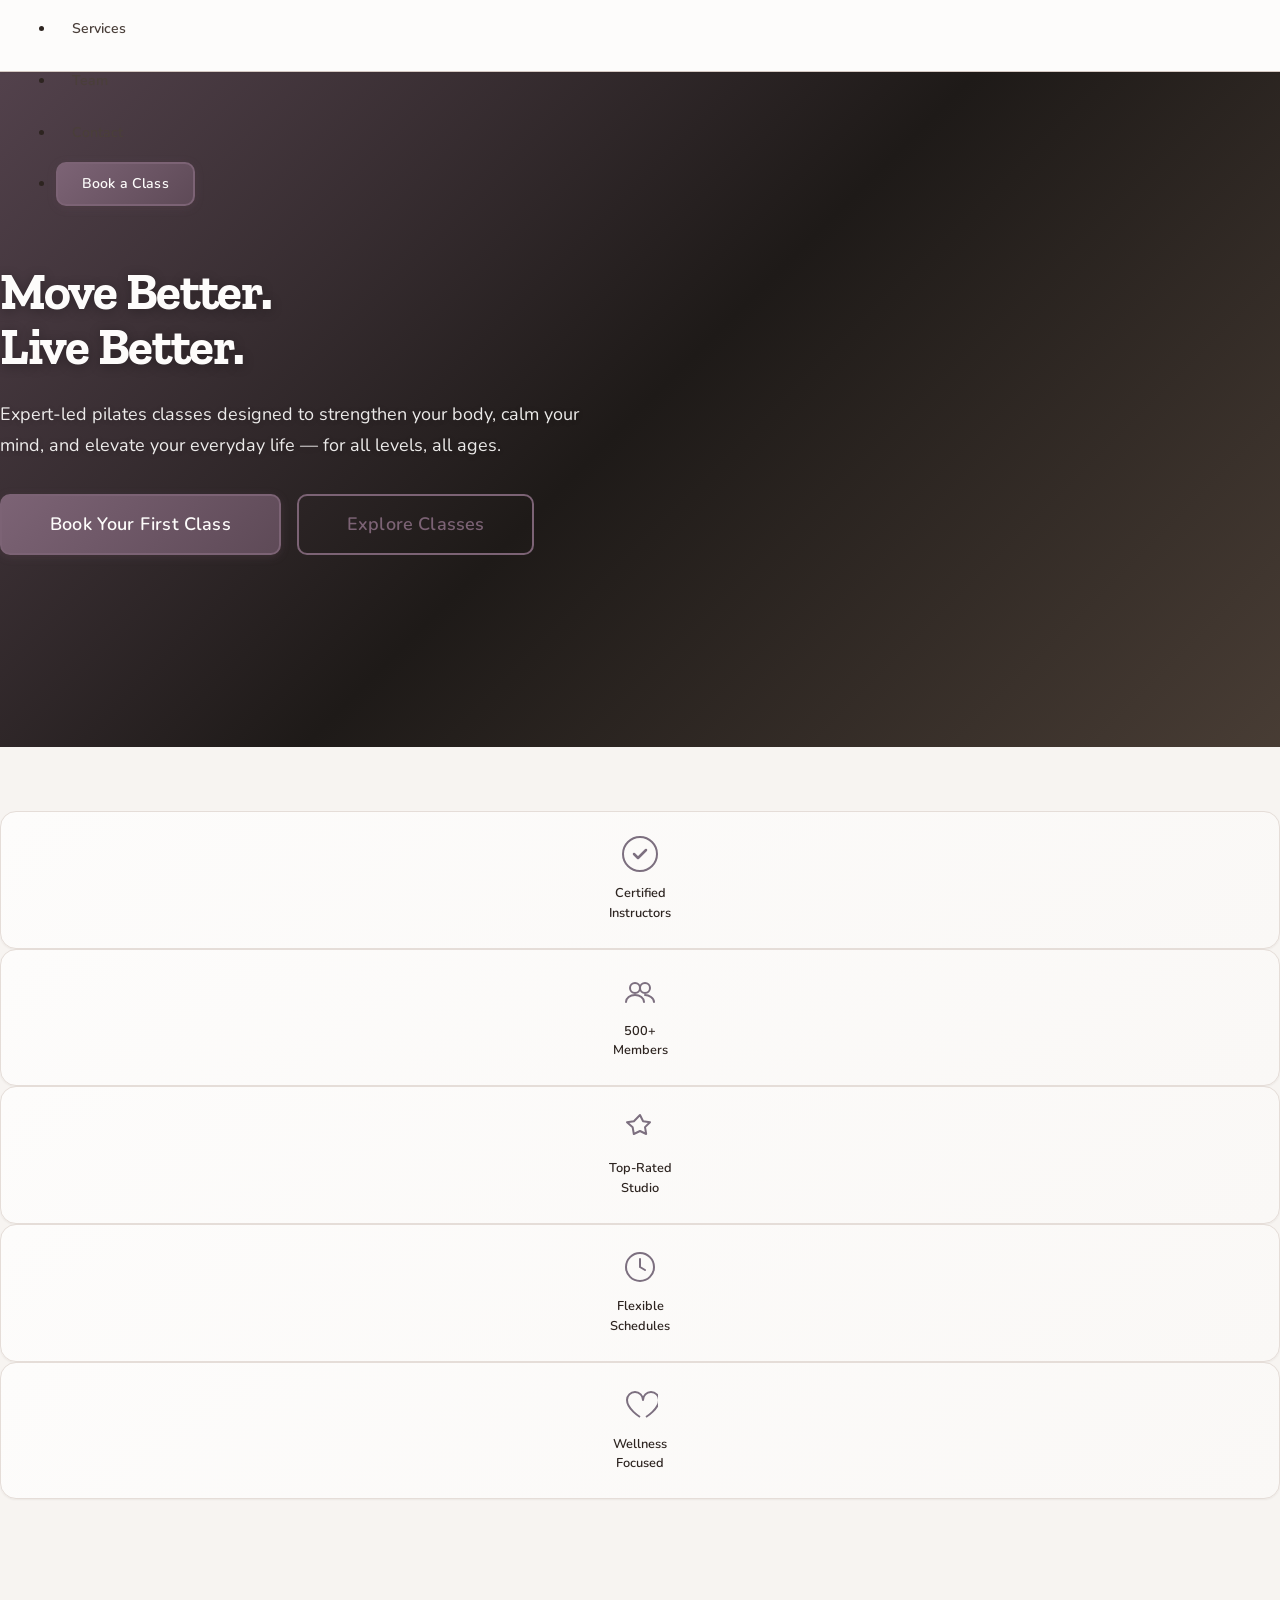
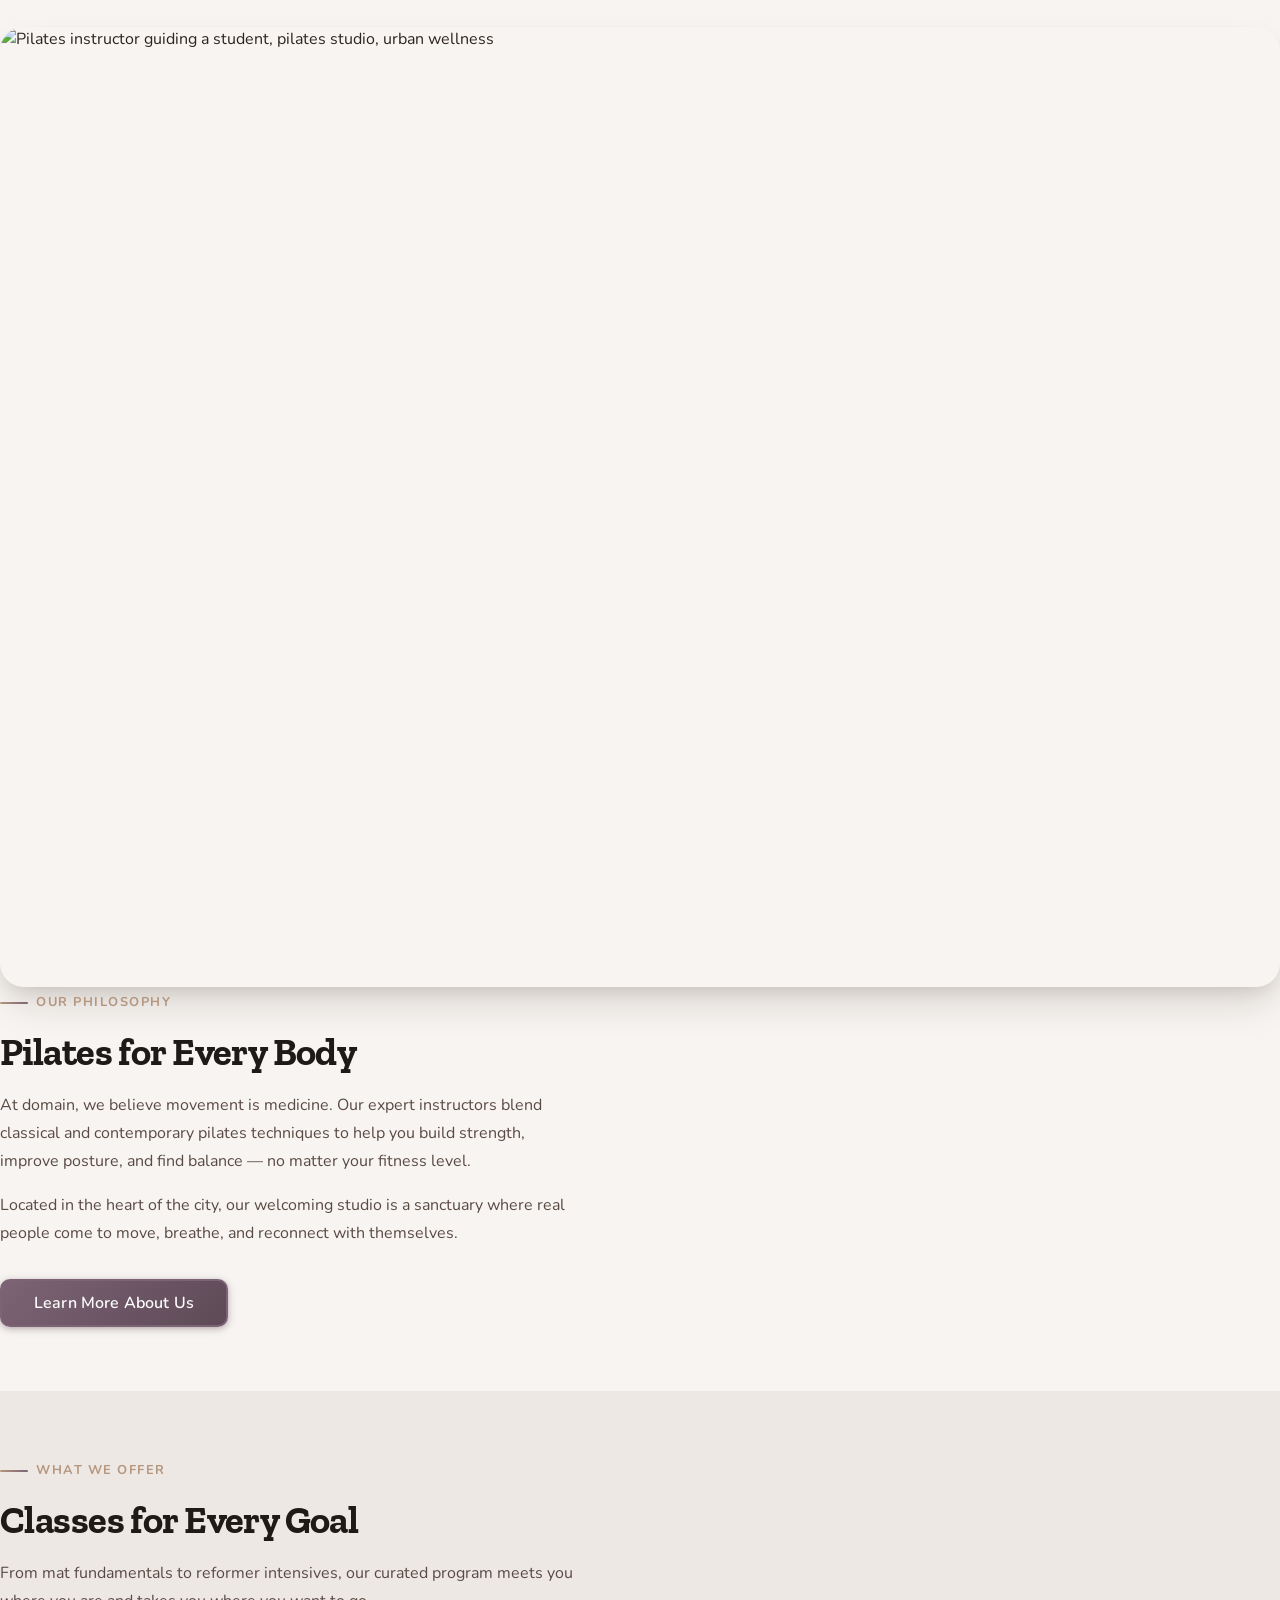
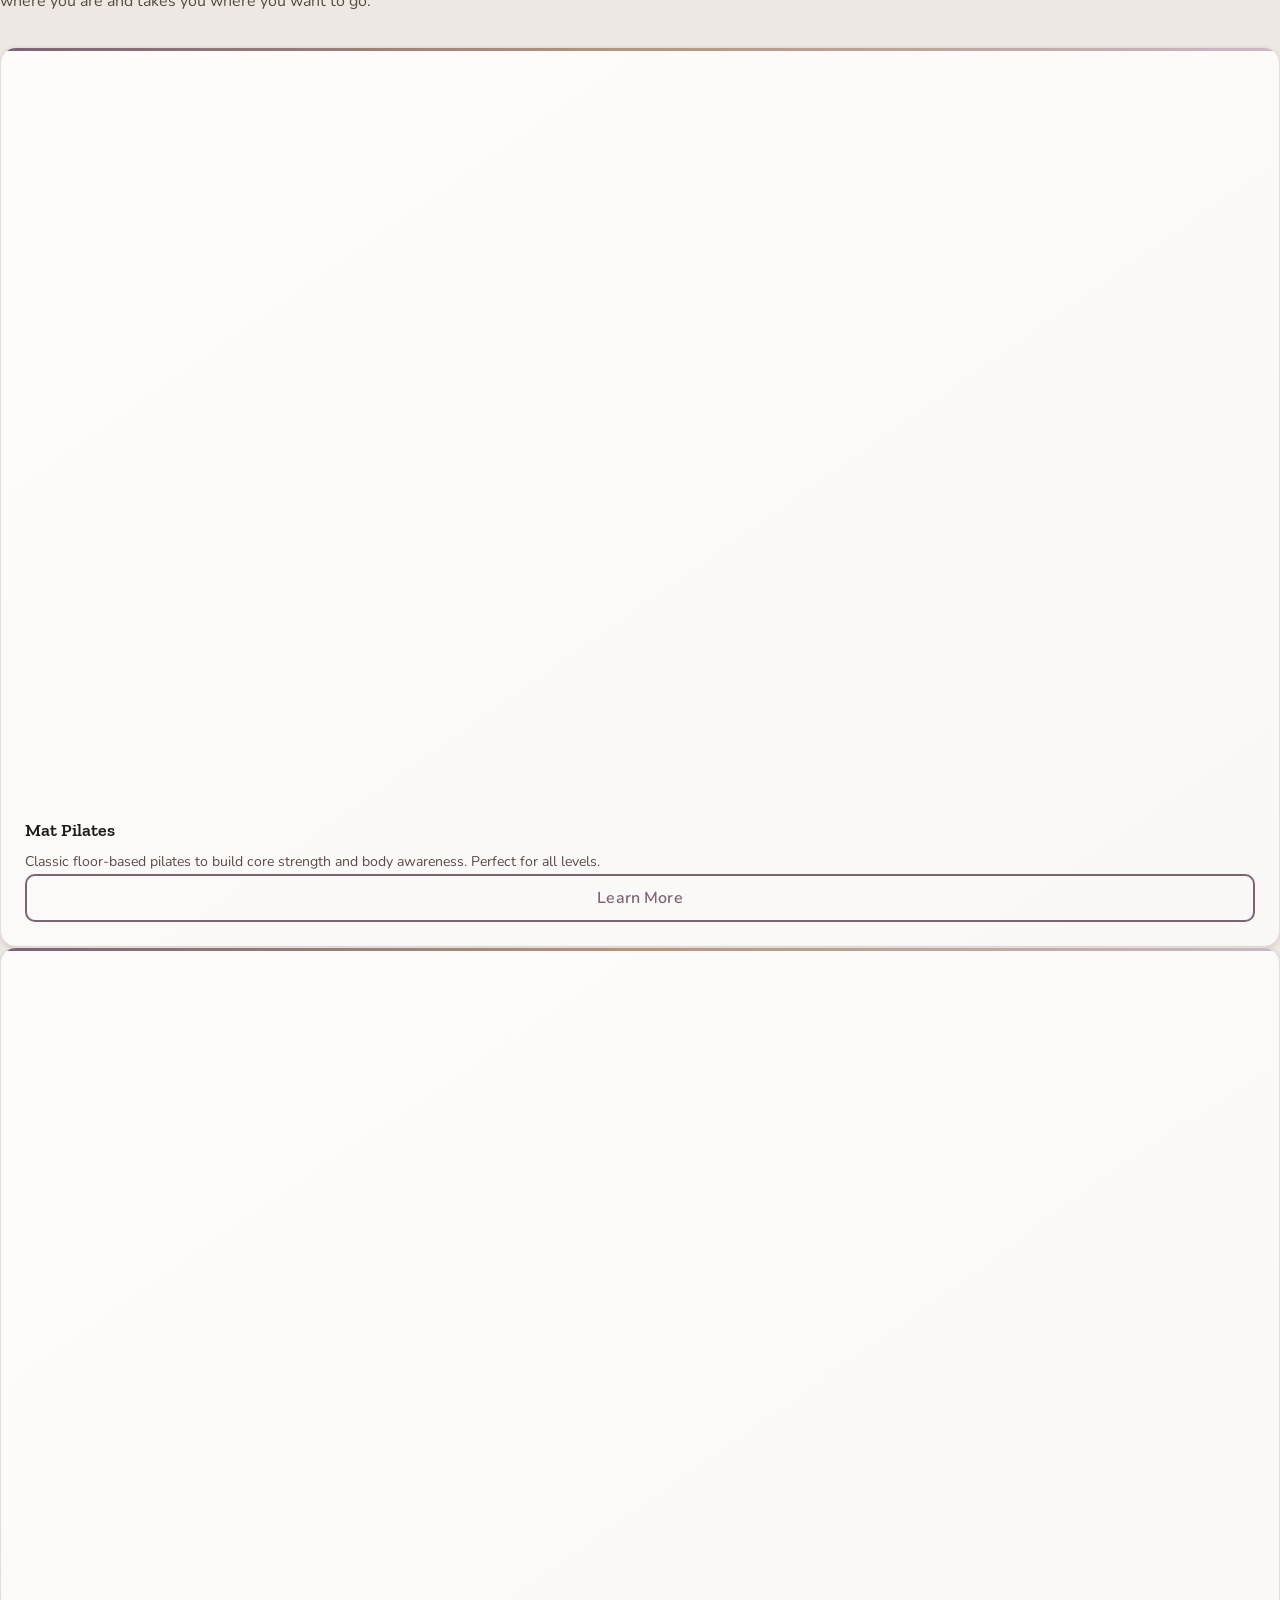
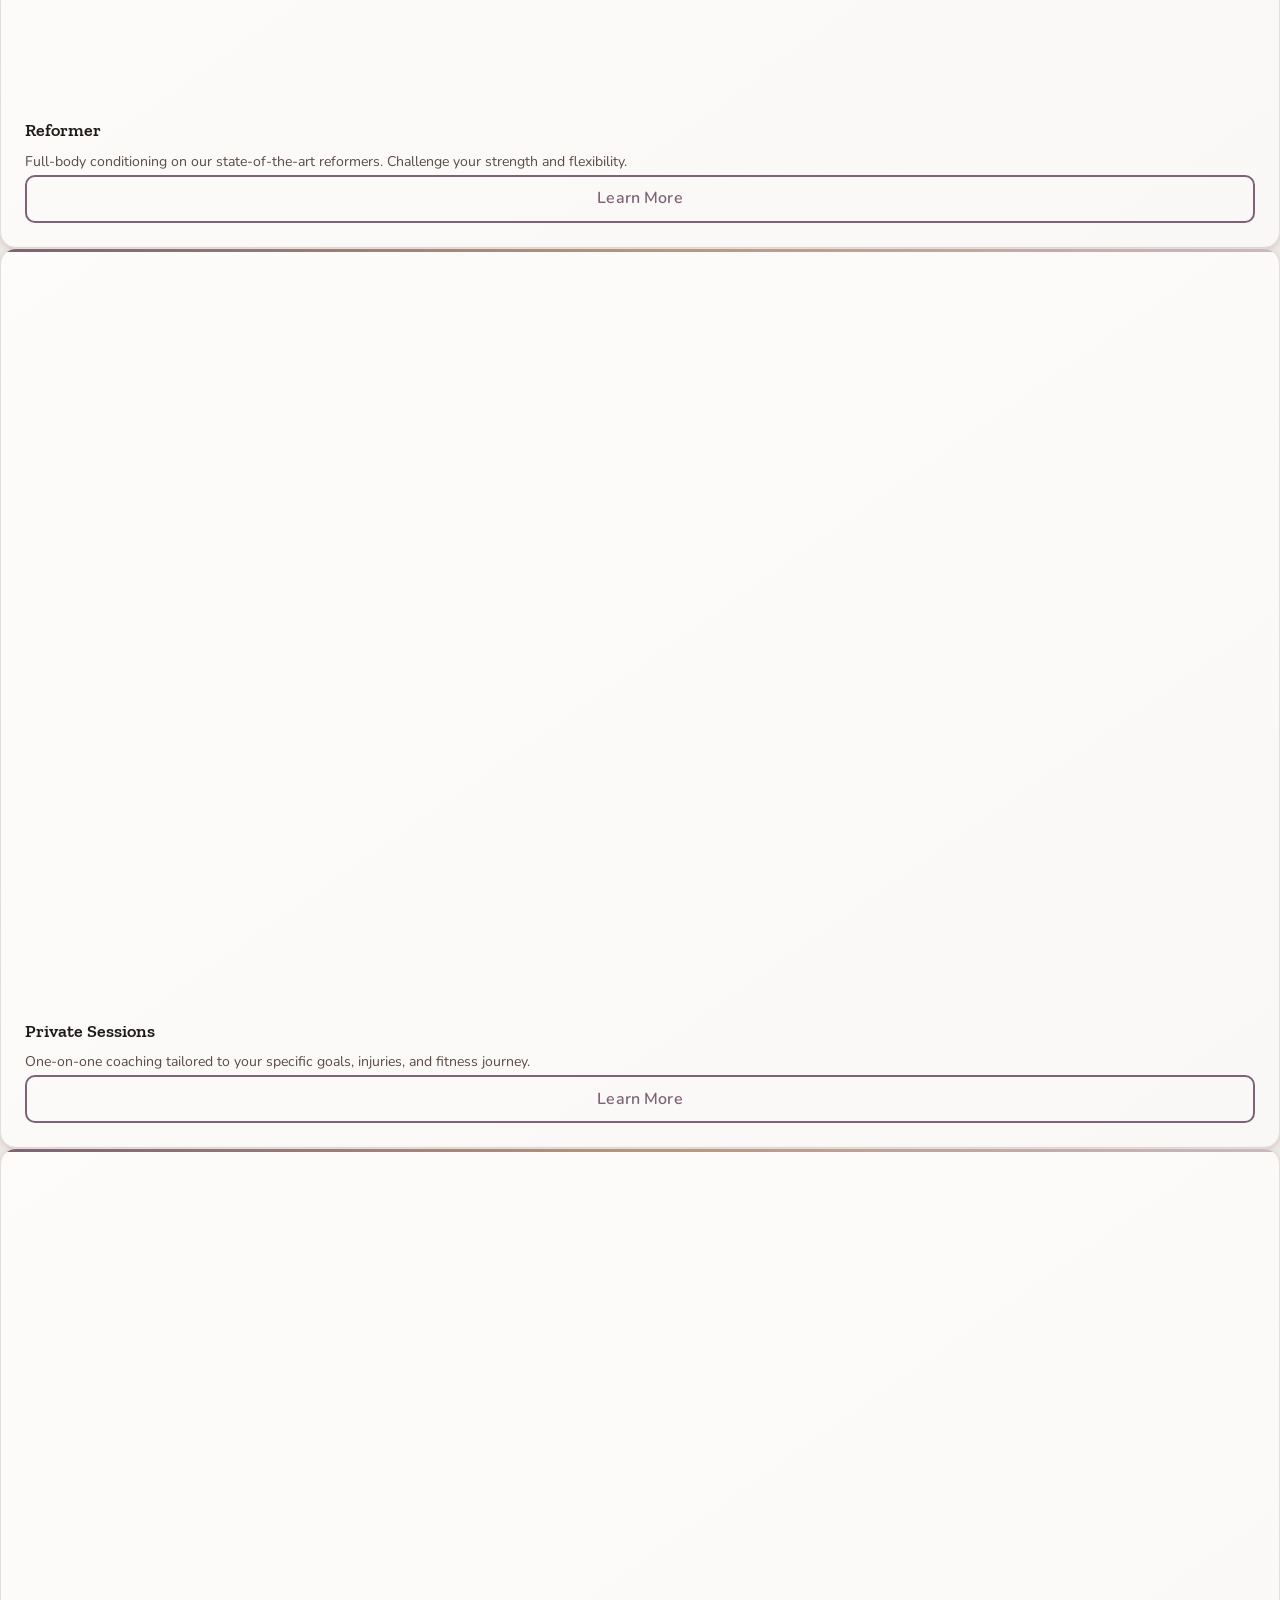
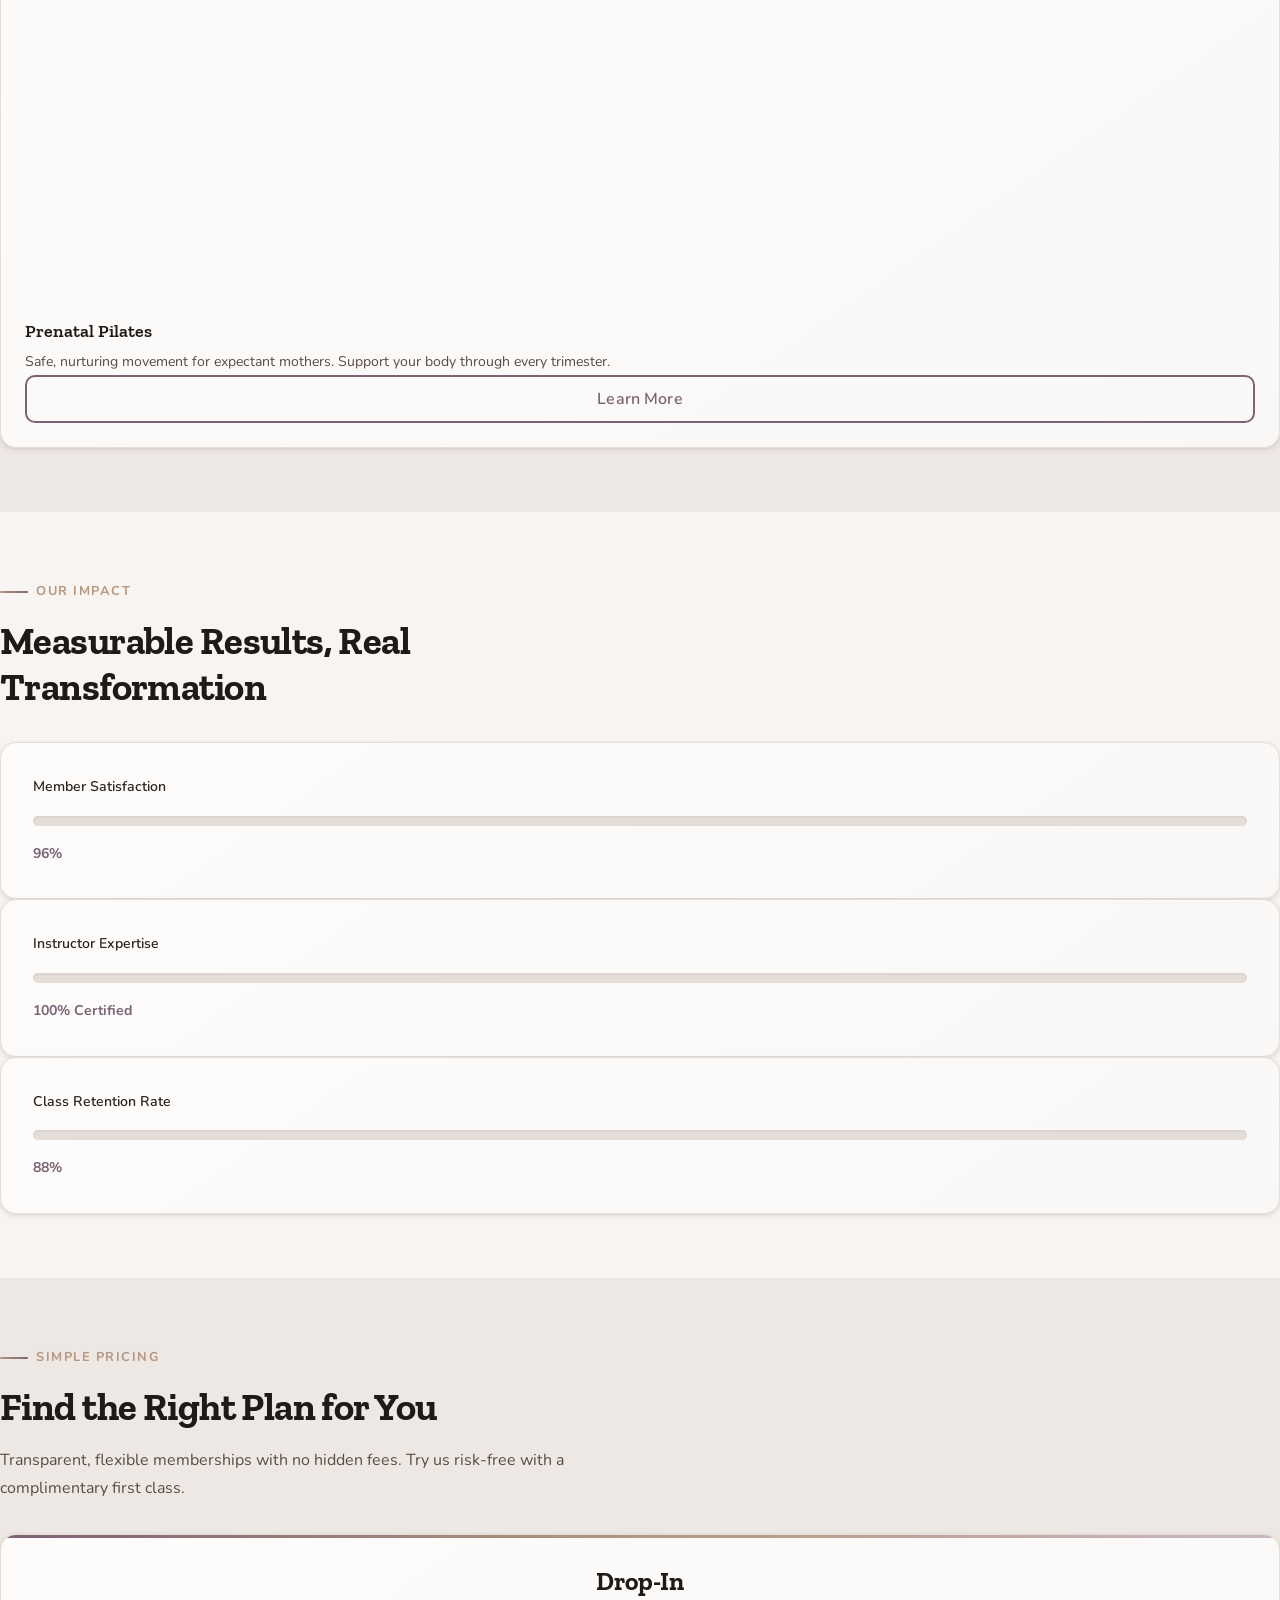
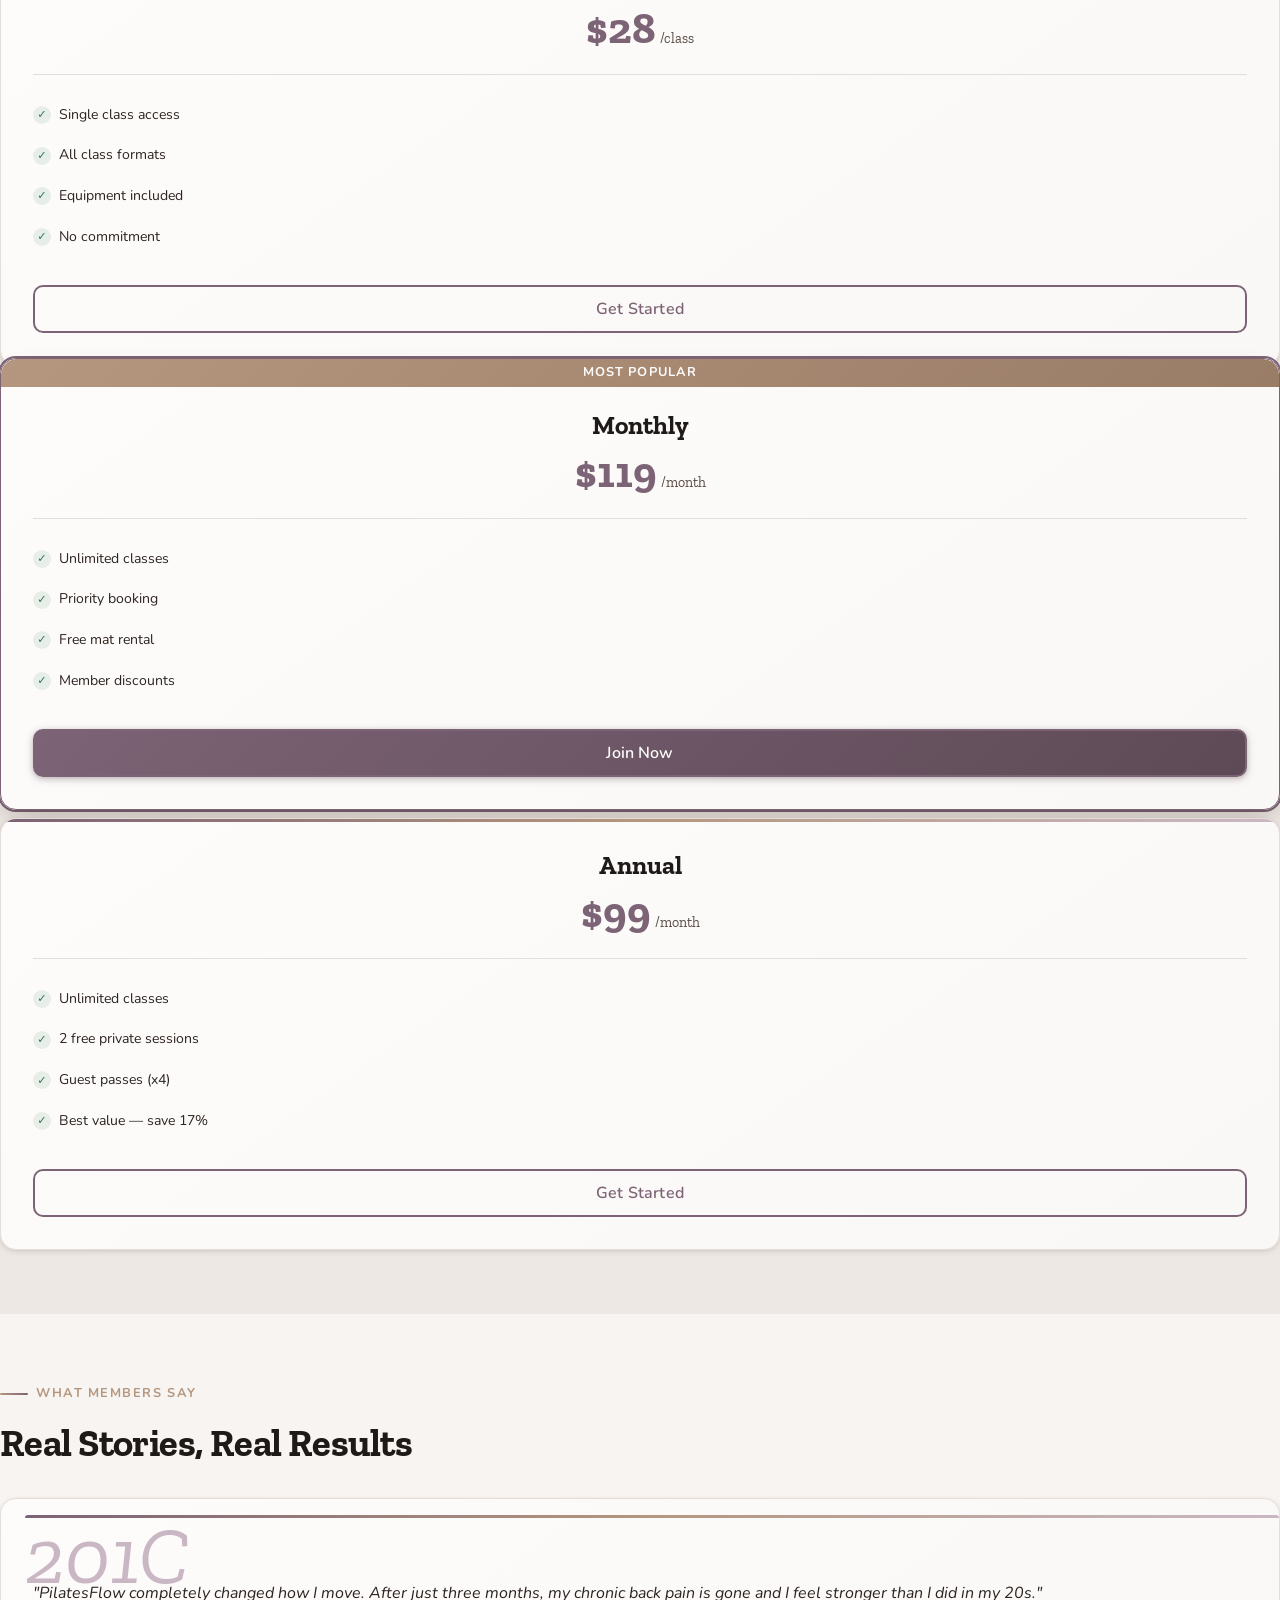
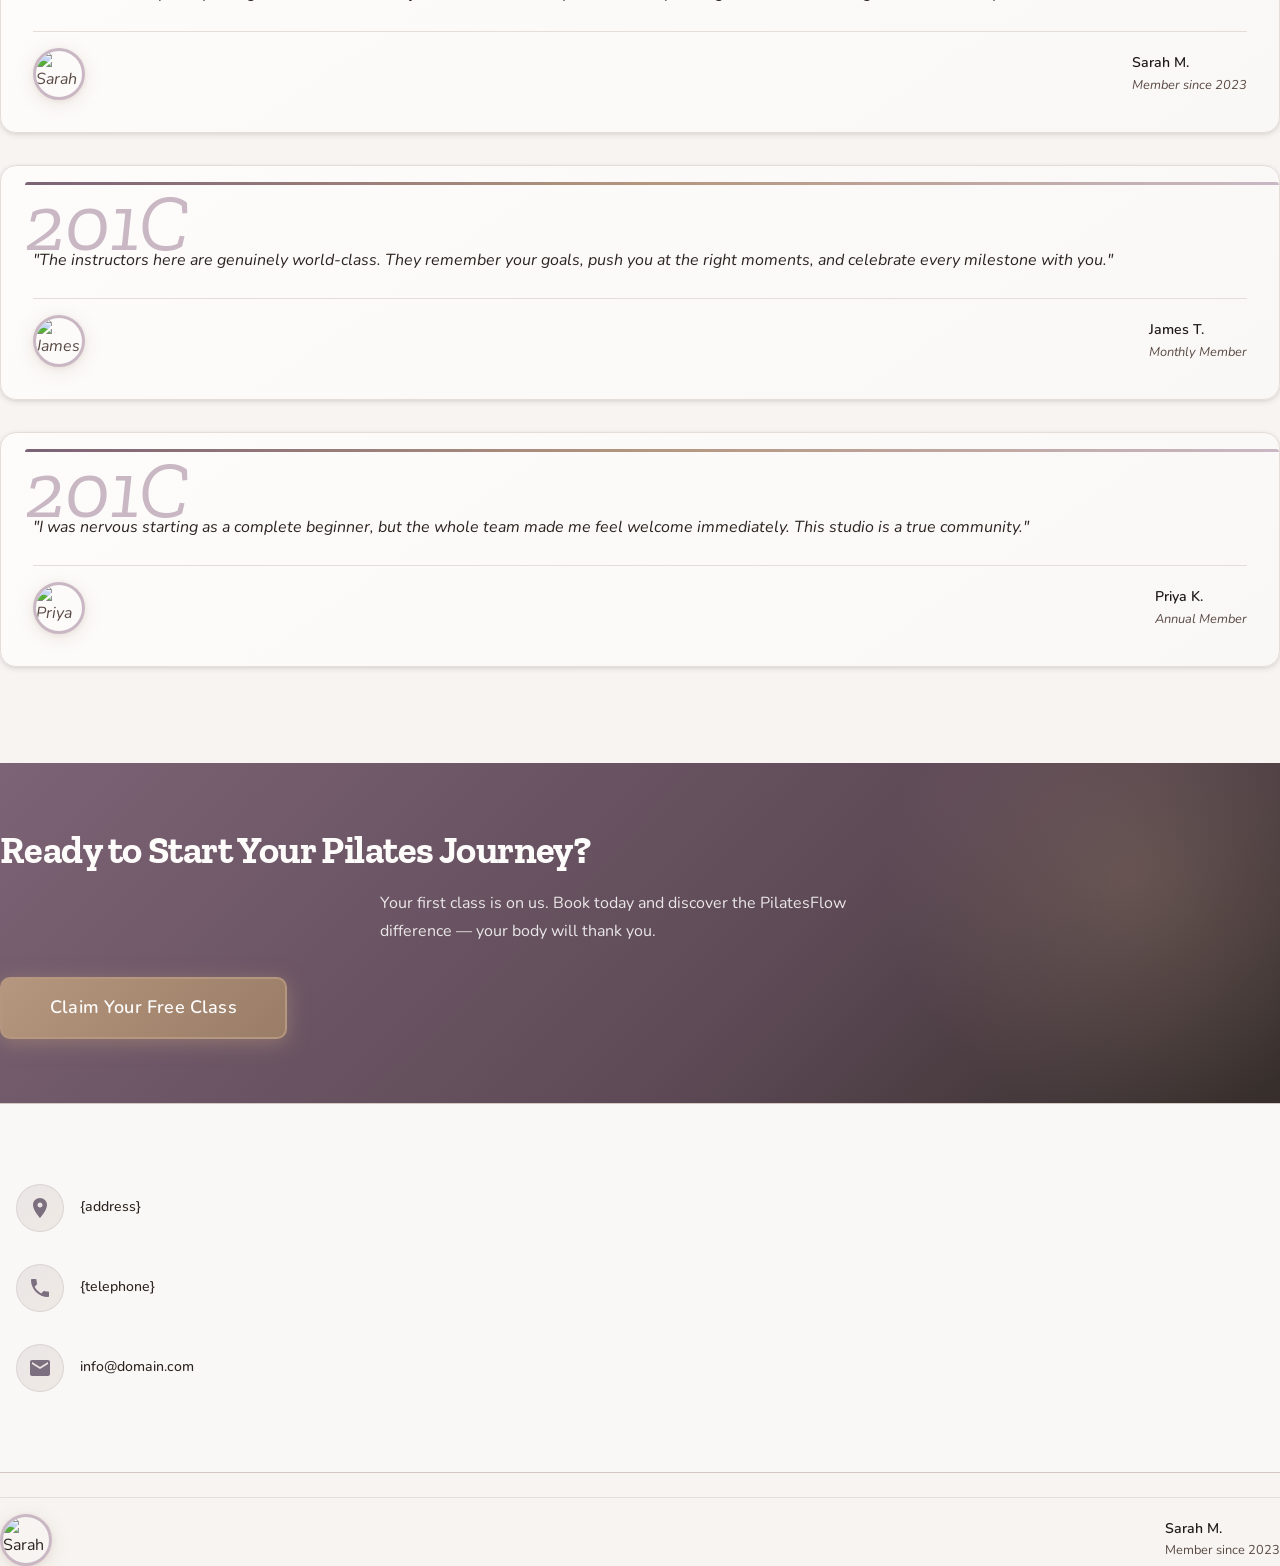
==== index.html @ e8f19bd0 "Initial commit: Batch msgbatch_01WwYgPT8CWAQSULZAcXFz2i results" ====
<!doctype html>
<html lang="en">
 <head>
  <meta charset="UTF-8">
  <meta name="viewport" content="width=device-width, initial-scale=1.0">
  <meta name="description" content="Pilates Studio — Transform your body and mind with expert-led pilates classes. Flexible schedules, certified instructors, and a welcoming community in the US.">
  <meta name="robots" content="index, follow">
  <meta property="og:type" content="website">
  <meta property="og:title" content="domain — Move Better, Live Better">
  <meta property="og:description" content="Expert-led pilates classes for all levels. Join domain and start your transformation today.">
  <meta property="og:url" content="https://pilatesflow-studio.com/">
  <meta property="og:image" content="https://images.unsplash.com/photo-1571902943202-507ec2618e8f?w=1200&amp;h=630&amp;fit=crop">
  <meta name="twitter:card" content="summary_large_image">
  <meta name="twitter:title" content="domain — Move Better, Live Better">
  <meta name="twitter:description" content="Expert-led pilates classes for all levels. Join domain and start your transformation today.">
  <title>domain — Move Better, Live Better</title>
  <link rel="canonical" href="https://pilatesflow-studio.com/">
  <link rel="stylesheet" href="style.css">
  <link rel="icon" type="image/png" href="/favicon.png">
  <link rel="apple-touch-icon" href="/apple-touch-icon.png">
 </head>
 <body>
  <header class="l-header navbar navbar-expand-md sticky-top bg-white border-bottom" role="banner">
   <div class="container">
    <a class="navbar-brand c-logo" href="/" aria-label="PilatesFlow Studio Home"> <span class="c-logo__text">PilatesFlow</span> </a>
    <button class="navbar-toggler c-nav__toggle" type="button" aria-controls="main-navigation" aria-expanded="false" aria-label="Toggle navigation"><span class="navbar-toggler-icon"></span></button>
    <div class="collapse navbar-collapse c-nav" id="main-navigation" role="navigation" aria-label="Main navigation">
     <ul class="navbar-nav ms-auto mb-2 mb-md-0 align-items-md-center">
      <li class="nav-item"><a class="nav-link c-nav__item is-active" href="/" aria-current="page">Home</a></li>
      <li class="nav-item"><a class="nav-link c-nav__item" href="about.html">About</a></li>
      <li class="nav-item"><a class="nav-link c-nav__item" href="services.html">Services</a></li>
      <li class="nav-item"><a class="nav-link c-nav__item" href="team.html">Team</a></li>
      <li class="nav-item"><a class="nav-link c-nav__item" href="contact.html">Contact</a></li>
      <li class="nav-item ms-md-3"><a class="c-button c-button--primary btn" href="contact.html">Book a Class</a></li>
     </ul>
    </div>
   </div>
  </header>
  <main id="main-content">
   <section class="c-hero l-section position-relative d-flex align-items-center" id="hero" aria-label="Hero section">
    <div class="c-hero__video-bg" aria-hidden="true">
     <video class="c-hero__video" autoplay muted loop playsinline poster="https://images.unsplash.com/photo-1518611012118-696072aa579a?w=1600&amp;h=900&amp;fit=crop" aria-hidden="true">
      <source src="https://www.w3schools.com/html/mov_bbb.mp4" type="video/mp4">
     </video>
     <div class="c-hero__overlay" aria-hidden="true"></div>
    </div>
    <div class="container position-relative" style="z-index:2">
     <div class="row justify-content-center">
      <div class="col-12 col-md-10 col-lg-8 text-center" data-aos="fade-up">
       <h1 class="c-hero__title">Move Better.
        <br>
        Live Better.</h1>
       <p class="c-hero__subtitle">Expert-led pilates classes designed to strengthen your body, calm your mind, and elevate your everyday life — for all levels, all ages.</p>
       <div class="c-hero__ctas d-flex flex-column flex-sm-row gap-3 justify-content-center">
        <a href="contact.html" class="c-button c-button--primary btn btn-lg">Book Your First Class</a> <a href="services.html" class="c-button c-button--outline btn btn-lg">Explore Classes</a>
       </div>
      </div>
     </div>
    </div>
   </section>
   <section class="c-trust-badges l-section py-4 py-md-5 bg-white" id="trust" aria-label="Trust badges">
    <div class="container">
     <div class="row g-3 align-items-center justify-content-center text-center">
      <div class="col-6 col-sm-4 col-md-2" data-aos="fade-up" data-aos-delay="0">
       <div class="c-badge">
        <div class="c-badge__icon" aria-hidden="true">
         <svg width="36" height="36" viewBox="0 0 36 36" fill="none" xmlns="http://www.w3.org/2000/svg" role="img" aria-label="Certified icon">
          <circle cx="18" cy="18" r="17" stroke="#7c6f7f" stroke-width="2" /> <path d="M12 18l4 4 8-8" stroke="#7c6f7f" stroke-width="2.5" stroke-linecap="round" stroke-linejoin="round" />
         </svg>
        </div>
        <p class="c-badge__label">Certified
         <br>
         Instructors</p>
       </div>
      </div>
      <div class="col-6 col-sm-4 col-md-2" data-aos="fade-up" data-aos-delay="80">
       <div class="c-badge">
        <div class="c-badge__icon" aria-hidden="true">
         <svg width="36" height="36" viewBox="0 0 36 36" fill="none" xmlns="http://www.w3.org/2000/svg" role="img" aria-label="Community icon">
          <circle cx="13" cy="14" r="5" stroke="#7c6f7f" stroke-width="2" /> <circle cx="23" cy="14" r="5" stroke="#7c6f7f" stroke-width="2" /> <path d="M4 28c0-4 4-7 9-7s9 3 9 7" stroke="#7c6f7f" stroke-width="2" stroke-linecap="round" /> <path d="M23 21c4 0 9 3 9 7" stroke="#7c6f7f" stroke-width="2" stroke-linecap="round" />
         </svg>
        </div>
        <p class="c-badge__label">500+
         <br>
         Members</p>
       </div>
      </div>
      <div class="col-6 col-sm-4 col-md-2" data-aos="fade-up" data-aos-delay="160">
       <div class="c-badge">
        <div class="c-badge__icon" aria-hidden="true">
         <svg width="36" height="36" viewBox="0 0 36 36" fill="none" xmlns="http://www.w3.org/2000/svg" role="img" aria-label="Award icon">
          <path d="M18 4l3.09 6.26L28 11.27l-5 4.87 1.18 6.86L18 20l-6.18 3-1.18-6.86L5 11.27l6.91-1.01L18 4z" stroke="#7c6f7f" stroke-width="2" stroke-linejoin="round" />
         </svg>
        </div>
        <p class="c-badge__label">Top-Rated
         <br>
         Studio</p>
       </div>
      </div>
      <div class="col-6 col-sm-4 col-md-2" data-aos="fade-up" data-aos-delay="240">
       <div class="c-badge">
        <div class="c-badge__icon" aria-hidden="true">
         <svg width="36" height="36" viewBox="0 0 36 36" fill="none" xmlns="http://www.w3.org/2000/svg" role="img" aria-label="Clock icon">
          <circle cx="18" cy="18" r="14" stroke="#7c6f7f" stroke-width="2" /> <path d="M18 10v8l5 3" stroke="#7c6f7f" stroke-width="2" stroke-linecap="round" />
         </svg>
        </div>
        <p class="c-badge__label">Flexible
         <br>
         Schedules</p>
       </div>
      </div>
      <div class="col-6 col-sm-4 col-md-2" data-aos="fade-up" data-aos-delay="320">
       <div class="c-badge">
        <div class="c-badge__icon" aria-hidden="true">
         <svg width="36" height="36" viewBox="0 0 36 36" fill="none" xmlns="http://www.w3.org/2000/svg" role="img" aria-label="Heart icon">
          <path d="M18 30s-13-8-13-17a8 8 0 0116 0 8 8 0 0116 0c0 9-13 17-13 17 0 0z" stroke="#7c6f7f" stroke-width="2" stroke-linejoin="round" />
         </svg>
        </div>
        <p class="c-badge__label">Wellness
         <br>
         Focused</p>
       </div>
      </div>
     </div>
    </div>
   </section>
   <section class="c-about-intro l-section py-4 py-md-5" id="about-intro" aria-label="About introduction">
    <div class="container">
     <div class="row align-items-center g-4 g-lg-5">
      <div class="col-12 col-md-6" data-aos="fade-right">
       <div class="ratio ratio-4x3 c-about-intro__media">
        <img src="https://images.unsplash.com/photo-1518611012118-696072aa579a?w=800&amp;h=600&amp;fit=crop" alt="Pilates instructor guiding a student, pilates studio, urban wellness" class="img-fluid" width="800" height="600" loading="lazy">
       </div>
      </div>
      <div class="col-12 col-md-6" data-aos="fade-left">
       <span class="c-section__eyebrow">Our Philosophy</span>
       <h2 class="c-section__title">Pilates for Every Body</h2>
       <p class="c-section__body">At domain, we believe movement is medicine. Our expert instructors blend classical and contemporary pilates techniques to help you build strength, improve posture, and find balance — no matter your fitness level.</p>
       <p class="c-section__body">Located in the heart of the city, our welcoming studio is a sanctuary where real people come to move, breathe, and reconnect with themselves.</p>
       <div class="mt-4">
        <a href="about.html" class="c-button c-button--primary btn">Learn More About Us</a>
       </div>
      </div>
     </div>
    </div>
   </section>
   <section class="c-services-preview l-section py-4 py-md-5 c-section--muted" id="services-preview" aria-label="Services preview">
    <div class="container">
     <div class="row justify-content-center mb-4 mb-md-5" data-aos="fade-up">
      <div class="col-12 col-md-8 text-center">
       <span class="c-section__eyebrow">What We Offer</span>
       <h2 class="c-section__title">Classes for Every Goal</h2>
       <p class="c-section__body">From mat fundamentals to reformer intensives, our curated program meets you where you are and takes you where you want to go.</p>
      </div>
     </div>
     <div class="row g-4">
      <div class="col-12 col-sm-6 col-lg-3" data-aos="fade-up" data-aos-delay="0">
       <div class="c-card h-100 d-flex flex-column">
        <div class="ratio ratio-16x9 c-card__media">
         <img src="https://images.unsplash.com/photo-1544367567-0f2fcb009e0b?w=600&amp;h=338&amp;fit=crop" alt="Mat pilates class, floor exercises, beginner pilates" class="img-fluid" width="600" height="338" loading="lazy">
        </div>
        <div class="c-card__body flex-grow-1 d-flex flex-column p-3">
         <h3 class="c-card__title">Mat Pilates</h3>
         <p class="c-card__text flex-grow-1">Classic floor-based pilates to build core strength and body awareness. Perfect for all levels.</p>
         <a href="services.html" class="c-button c-button--outline btn mt-auto">Learn More</a>
        </div>
       </div>
      </div>
      <div class="col-12 col-sm-6 col-lg-3" data-aos="fade-up" data-aos-delay="100">
       <div class="c-card h-100 d-flex flex-column">
        <div class="ratio ratio-16x9 c-card__media">
         <img src="https://images.unsplash.com/photo-1540420773420-3366772f4999?w=600&amp;h=338&amp;fit=crop" alt="Reformer pilates machine, studio equipment, advanced pilates" class="img-fluid" width="600" height="338" loading="lazy">
        </div>
        <div class="c-card__body flex-grow-1 d-flex flex-column p-3">
         <h3 class="c-card__title">Reformer</h3>
         <p class="c-card__text flex-grow-1">Full-body conditioning on our state-of-the-art reformers. Challenge your strength and flexibility.</p>
         <a href="services.html" class="c-button c-button--outline btn mt-auto">Learn More</a>
        </div>
       </div>
      </div>
      <div class="col-12 col-sm-6 col-lg-3" data-aos="fade-up" data-aos-delay="200">
       <div class="c-card h-100 d-flex flex-column">
        <div class="ratio ratio-16x9 c-card__media">
         <img src="https://images.unsplash.com/photo-1571019613454-1cb2f99b2d8b?w=600&amp;h=338&amp;fit=crop" alt="Private pilates session, one-on-one training, personalized coaching" class="img-fluid" width="600" height="338" loading="lazy">
        </div>
        <div class="c-card__body flex-grow-1 d-flex flex-column p-3">
         <h3 class="c-card__title">Private Sessions</h3>
         <p class="c-card__text flex-grow-1">One-on-one coaching tailored to your specific goals, injuries, and fitness journey.</p>
         <a href="services.html" class="c-button c-button--outline btn mt-auto">Learn More</a>
        </div>
       </div>
      </div>
      <div class="col-12 col-sm-6 col-lg-3" data-aos="fade-up" data-aos-delay="300">
       <div class="c-card h-100 d-flex flex-column">
        <div class="ratio ratio-16x9 c-card__media">
         <img src="https://images.unsplash.com/photo-1506629082955-511b1aa562c8?w=600&amp;h=338&amp;fit=crop" alt="Prenatal pilates class, gentle movement, pregnancy wellness" class="img-fluid" width="600" height="338" loading="lazy">
        </div>
        <div class="c-card__body flex-grow-1 d-flex flex-column p-3">
         <h3 class="c-card__title">Prenatal Pilates</h3>
         <p class="c-card__text flex-grow-1">Safe, nurturing movement for expectant mothers. Support your body through every trimester.</p>
         <a href="services.html" class="c-button c-button--outline btn mt-auto">Learn More</a>
        </div>
       </div>
      </div>
     </div>
    </div>
   </section>
   <section class="c-progress-section l-section py-4 py-md-5" id="progress" aria-label="Studio progress stats">
    <div class="container">
     <div class="row justify-content-center mb-4 mb-md-5" data-aos="fade-up">
      <div class="col-12 col-md-8 text-center">
       <span class="c-section__eyebrow">Our Impact</span>
       <h2 class="c-section__title">Measurable Results, Real Transformation</h2>
      </div>
     </div>
     <div class="row g-4">
      <div class="col-12 col-md-4" data-aos="fade-up" data-aos-delay="0">
       <div class="c-stat">
        <p class="c-stat__label">Member Satisfaction</p>
        <div class="c-progress-bar" role="progressbar" aria-valuenow="96" aria-valuemin="0" aria-valuemax="100" aria-label="Member satisfaction 96%">
         <div class="c-progress-bar__fill" data-value="96"></div>
        </div>
        <p class="c-stat__value">96%</p>
       </div>
      </div>
      <div class="col-12 col-md-4" data-aos="fade-up" data-aos-delay="100">
       <div class="c-stat">
        <p class="c-stat__label">Instructor Expertise</p>
        <div class="c-progress-bar" role="progressbar" aria-valuenow="100" aria-valuemin="0" aria-valuemax="100" aria-label="Instructor expertise 100%">
         <div class="c-progress-bar__fill" data-value="100"></div>
        </div>
        <p class="c-stat__value">100% Certified</p>
       </div>
      </div>
      <div class="col-12 col-md-4" data-aos="fade-up" data-aos-delay="200">
       <div class="c-stat">
        <p class="c-stat__label">Class Retention Rate</p>
        <div class="c-progress-bar" role="progressbar" aria-valuenow="88" aria-valuemin="0" aria-valuemax="100" aria-label="Class retention rate 88%">
         <div class="c-progress-bar__fill" data-value="88"></div>
        </div>
        <p class="c-stat__value">88%</p>
       </div>
      </div>
     </div>
    </div>
   </section>
   <section class="c-pricing-teaser l-section py-4 py-md-5 c-section--muted" id="pricing" aria-label="Pricing teaser">
    <div class="container">
     <div class="row justify-content-center mb-4 mb-md-5" data-aos="fade-up">
      <div class="col-12 col-md-8 text-center">
       <span class="c-section__eyebrow">Simple Pricing</span>
       <h2 class="c-section__title">Find the Right Plan for You</h2>
       <p class="c-section__body">Transparent, flexible memberships with no hidden fees. Try us risk-free with a complimentary first class.</p>
      </div>
     </div>
     <div class="row g-4 justify-content-center">
      <div class="col-12 col-sm-10 col-md-4" data-aos="fade-up" data-aos-delay="0">
       <div class="c-card c-pricing-card h-100 d-flex flex-column">
        <div class="c-pricing-card__header">
         <h3 class="c-pricing-card__name">Drop-In</h3>
         <p class="c-pricing-card__price">$28<span class="c-pricing-card__period">/class</span></p>
        </div>
        <ul class="c-pricing-card__features flex-grow-1" aria-label="Drop-in plan features">
         <li>Single class access</li>
         <li>All class formats</li>
         <li>Equipment included</li>
         <li>No commitment</li>
        </ul>
        <a href="contact.html" class="c-button c-button--outline btn mt-auto">Get Started</a>
       </div>
      </div>
      <div class="col-12 col-sm-10 col-md-4" data-aos="fade-up" data-aos-delay="120">
       <div class="c-card c-pricing-card c-pricing-card--featured h-100 d-flex flex-column">
        <div class="c-pricing-card__badge">Most Popular</div>
        <div class="c-pricing-card__header">
         <h3 class="c-pricing-card__name">Monthly</h3>
         <p class="c-pricing-card__price">$119<span class="c-pricing-card__period">/month</span></p>
        </div>
        <ul class="c-pricing-card__features flex-grow-1" aria-label="Monthly plan features">
         <li>Unlimited classes</li>
         <li>Priority booking</li>
         <li>Free mat rental</li>
         <li>Member discounts</li>
        </ul>
        <a href="contact.html" class="c-button c-button--primary btn mt-auto">Join Now</a>
       </div>
      </div>
      <div class="col-12 col-sm-10 col-md-4" data-aos="fade-up" data-aos-delay="240">
       <div class="c-card c-pricing-card h-100 d-flex flex-column">
        <div class="c-pricing-card__header">
         <h3 class="c-pricing-card__name">Annual</h3>
         <p class="c-pricing-card__price">$99<span class="c-pricing-card__period">/month</span></p>
        </div>
        <ul class="c-pricing-card__features flex-grow-1" aria-label="Annual plan features">
         <li>Unlimited classes</li>
         <li>2 free private sessions</li>
         <li>Guest passes (x4)</li>
         <li>Best value — save 17%</li>
        </ul>
        <a href="contact.html" class="c-button c-button--outline btn mt-auto">Get Started</a>
       </div>
      </div>
     </div>
    </div>
   </section>
   <section class="c-testimonials l-section py-4 py-md-5" id="testimonials" aria-label="Testimonials">
    <div class="container">
     <div class="row justify-content-center mb-4 mb-md-5" data-aos="fade-up">
      <div class="col-12 col-md-8 text-center">
       <span class="c-section__eyebrow">What Members Say</span>
       <h2 class="c-section__title">Real Stories, Real Results</h2>
      </div>
     </div>
     <div class="row g-4">
      <div class="col-12 col-md-4" data-aos="fade-up" data-aos-delay="0">
       <blockquote class="c-testimonial c-card h-100">
        <p class="c-testimonial__quote">"PilatesFlow completely changed how I move. After just three months, my chronic back pain is gone and I feel stronger than I did in my 20s."</p>
        <footer class="c-testimonial__author">
         <div class="c-testimonial__avatar-wrap">
          <img src="https://images.unsplash.com/photo-1494790108377-be9c29b29330?w=80&amp;h=80&amp;fit=crop&amp;crop=face" alt="Sarah M., pilates member, smiling woman" width="48" height="48" loading="lazy" class="c-testimonial__avatar">
         </div>
         <div>
          <cite class="c-testimonial__name">Sarah M.</cite>
          <p class="c-testimonial__role">Member since 2023</p>
         </div>
        </footer>
       </blockquote>
      </div>
      <div class="col-12 col-md-4" data-aos="fade-up" data-aos-delay="120">
       <blockquote class="c-testimonial c-card h-100">
        <p class="c-testimonial__quote">"The instructors here are genuinely world-class. They remember your goals, push you at the right moments, and celebrate every milestone with you."</p>
        <footer class="c-testimonial__author">
         <div class="c-testimonial__avatar-wrap">
          <img src="https://images.unsplash.com/photo-1507003211169-0a1dd7228f2d?w=80&amp;h=80&amp;fit=crop&amp;crop=face" alt="James T., pilates member, smiling man" width="48" height="48" loading="lazy" class="c-testimonial__avatar">
         </div>
         <div>
          <cite class="c-testimonial__name">James T.</cite>
          <p class="c-testimonial__role">Monthly Member</p>
         </div>
        </footer>
       </blockquote>
      </div>
      <div class="col-12 col-md-4" data-aos="fade-up" data-aos-delay="240">
       <blockquote class="c-testimonial c-card h-100">
        <p class="c-testimonial__quote">"I was nervous starting as a complete beginner, but the whole team made me feel welcome immediately. This studio is a true community."</p>
        <footer class="c-testimonial__author">
         <div class="c-testimonial__avatar-wrap">
          <img src="https://images.unsplash.com/photo-1438761681033-6461ffad8d80?w=80&amp;h=80&amp;fit=crop&amp;crop=face" alt="Priya K., pilates member, smiling woman" width="48" height="48" loading="lazy" class="c-testimonial__avatar">
         </div>
         <div>
          <cite class="c-testimonial__name">Priya K.</cite>
          <p class="c-testimonial__role">Annual Member</p>
         </div>
        </footer>
       </blockquote>
      </div>
     </div>
    </div>
   </section>
   <section class="c-cta-section l-section py-4 py-md-5 c-section--brass" id="cta" aria-label="Call to action">
    <div class="container">
     <div class="row justify-content-center">
      <div class="col-12 col-md-8 col-lg-6 text-center" data-aos="zoom-in">
       <h2 class="c-cta-section__title">Ready to Start Your Pilates Journey?</h2>
       <p class="c-cta-section__body">Your first class is on us. Book today and discover the PilatesFlow difference — your body will thank you.</p>
       <a href="contact.html" class="c-button c-button--primary btn btn-lg">Claim Your Free Class</a>
      </div>
     </div>
    </div>
   </section>
   <section class="c-contact-strip l-section py-4" id="contact-strip" aria-label="Quick contact info">
    <div class="container">
     <div class="row g-3 align-items-center justify-content-center text-center text-md-start">
      <div class="col-12 col-md-4" data-aos="fade-up">
       <div class="c-contact-item">
        <div class="c-contact-item__icon" aria-hidden="true">
         <svg width="24" height="24" viewBox="0 0 24 24" fill="none" xmlns="http://www.w3.org/2000/svg">
          <path d="M12 2C8.13 2 5 5.13 5 9c0 5.25 7 13 7 13s7-7.75 7-13c0-3.87-3.13-7-7-7zm0 9.5c-1.38 0-2.5-1.12-2.5-2.5s1.12-2.5 2.5-2.5 2.5 1.12 2.5 2.5-1.12 2.5-2.5 2.5z" fill="#7c6f7f" />
         </svg>
        </div>
        <p class="c-contact-item__text">{address}</p>
       </div>
      </div>
      <div class="col-12 col-md-4" data-aos="fade-up" data-aos-delay="80">
       <div class="c-contact-item">
        <div class="c-contact-item__icon" aria-hidden="true">
         <svg width="24" height="24" viewBox="0 0 24 24" fill="none" xmlns="http://www.w3.org/2000/svg">
          <path d="M6.62 10.79c1.44 2.83 3.76 5.14 6.59 6.59l2.2-2.2c.27-.27.67-.36 1.02-.24 1.12.37 2.33.57 3.57.57.55 0 1 .45 1 1V20c0 .55-.45 1-1 1-9.39 0-17-7.61-17-17 0-.55.45-1 1-1h3.5c.55 0 1 .45 1 1 0 1.25.2 2.45.57 3.57.11.35.03.74-.25 1.02l-2.2 2.2z" fill="#7c6f7f" />
         </svg>
        </div>
        <p class="c-contact-item__text">{telephone}</p>
       </div>
      </div>
      <div class="col-12 col-md-4" data-aos="fade-up" data-aos-delay="160">
       <div class="c-contact-item">
        <div class="c-contact-item__icon" aria-hidden="true">
         <svg width="24" height="24" viewBox="0 0 24 24" fill="none" xmlns="http://www.w3.org/2000/svg">
          <path d="M20 4H4c-1.1 0-2 .9-2 2v12c0 1.1.9 2 2 2h16c1.1 0 2-.9 2-2V6c0-1.1-.9-2-2-2zm0 4l-8 5-8-5V6l8 5 8-5v2z" fill="#7c6f7f" />
         </svg>
        </div>
        <p class="c-contact-item__text">info@domain.com</p>
       </div>
      </div>
     </div>
    </div>
   </section>
  </main>
  <footer class="c-testimonial__author">
   <div class="c-testimonial__avatar-wrap">
    <img src="https://images.unsplash.com/photo-1494790108377-be9c29b29330?w=80&amp;h=80&amp;fit=crop&amp;crop=face" alt="Sarah M., pilates member, smiling woman" width="48" height="48" loading="lazy" class="c-testimonial__avatar">
   </div>
   <div>
    <cite class="c-testimonial__name">Sarah M.</cite>
    <p class="c-testimonial__role">Member since 2023</p>
   </div>
  </footer>
  <script src="script.js" defer></script>
 </body>
</html>
---- style.css ----
@import url('https://fonts.googleapis.com/css2?family=Zilla+Slab:wght@400;500;600;700&family=Nunito:wght@400;500;600;700&display=swap');

:root {
  --color-primary: #7c6375;
  --color-primary-hover: #5e4a57;
  --color-secondary: #c9b8c4;
  --color-accent: #b5967e;
  --color-accent-hover: #9a7d67;
  --color-bg: #f7f4f1;
  --color-bg-alt: #eee8e4;
  --color-surface: #faf8f6;
  --color-surface-alt: #f0ebe6;
  --color-neutral-50: #faf8f6;
  --color-neutral-100: #f2ede9;
  --color-neutral-200: #e5ddd8;
  --color-neutral-300: #cfc4be;
  --color-neutral-400: #b0a09a;
  --color-neutral-700: #4a3f3a;
  --color-neutral-800: #352e2a;
  --color-neutral-900: #1e1a18;
  --color-text: #2d2420;
  --color-text-muted: #5a4a44;
  --color-text-light: #7a6a64;
  --color-success: #2d7a52;
  --color-error: #b52a1c;
  --color-warning: #9a7d67;
  --color-border: #d4c8c2;
  --color-white: #fdfcfb;

  --font-primary: "Zilla Slab", "Rockwell", "Courier New", serif;
  --font-secondary: "Nunito", "Trebuchet MS", system-ui, sans-serif;
  --font-family-sans: "Nunito", -apple-system, BlinkMacSystemFont, "Segoe UI", Roboto, sans-serif;
  --font-family-mono: "Monaco", "Courier New", monospace;

  --font-size-xs: clamp(0.75rem, 1vw, 0.875rem);
  --font-size-sm: clamp(0.875rem, 1.1vw, 1rem);
  --font-size-base: clamp(1rem, 1.2vw, 1.125rem);
  --font-size-lg: clamp(1.125rem, 1.4vw, 1.5rem);
  --font-size-xl: clamp(1.5rem, 2vw, 2rem);
  --font-size-2xl: clamp(2rem, 3vw, 2.75rem);
  --font-size-3xl: clamp(2.5rem, 4vw, 3.5rem);

  --font-weight-regular: 400;
  --font-weight-medium: 500;
  --font-weight-semibold: 600;
  --font-weight-bold: 700;

  --line-height-tight: 1.2;
  --line-height-base: 1.55;
  --line-height-relaxed: 1.75;

  --space-xs: 0.25rem;
  --space-sm: 0.5rem;
  --space-md: 1rem;
  --space-lg: 1.5rem;
  --space-xl: 2rem;
  --space-2xl: 3rem;
  --space-3xl: 4rem;
  --space-4xl: 6rem;

  --container-max-w: 1280px;
  --container-padding: clamp(1rem, 5vw, 2rem);
  --header-h: 72px;
  --nav-h: 72px;
  --logo-w: 180px;
  --logo-h: 48px;

  --z-dropdown: 100;
  --z-modal: 1000;
  --z-nav: 999;
  --z-overlay: 998;

  --transition-fast: 150ms cubic-bezier(0.4, 0, 0.2, 1);
  --transition-base: 220ms cubic-bezier(0.4, 0, 0.2, 1);
  --transition-slow: 350ms cubic-bezier(0.4, 0, 0.2, 1);

  --shadow-sm: 0 1px 2px rgba(44, 26, 20, 0.06);
  --shadow-base: 0 2px 6px rgba(44, 26, 20, 0.09), 0 1px 3px rgba(44, 26, 20, 0.07);
  --shadow-lg: 0 10px 24px -4px rgba(44, 26, 20, 0.13), 0 4px 8px -2px rgba(44, 26, 20, 0.08);
  --shadow-xl: 0 20px 40px -8px rgba(44, 26, 20, 0.16), 0 8px 16px -4px rgba(44, 26, 20, 0.1);
  --shadow-brass: 0 4px 18px rgba(181, 150, 126, 0.22), 0 1px 4px rgba(181, 150, 126, 0.14);

  --border-radius-sm: 0.25rem;
  --border-radius-md: 0.625rem;
  --border-radius-lg: 1rem;
  --border-radius-xl: 1.5rem;
  --border-radius-full: 9999px;

  --bp-xs: 480px;
  --bp-sm: 640px;
  --bp-md: 768px;
  --bp-lg: 1024px;
}

*,
*::before,
*::after {
  box-sizing: border-box;
  margin: 0;
  padding: 0;
}

html,
body {
  max-width: 100%;
  overflow-x: hidden;
}

html {
  font-size: 16px;
  scroll-behavior: smooth;
  -webkit-text-size-adjust: 100%;
}

body {
  font-family: var(--font-secondary);
  font-size: var(--font-size-base);
  font-weight: var(--font-weight-regular);
  line-height: var(--line-height-base);
  color: var(--color-text);
  background-color: var(--color-bg);
  -webkit-font-smoothing: antialiased;
  -moz-osx-font-smoothing: grayscale;
}

img,
svg,
video {
  max-width: 100%;
  height: auto;
  display: block;
}

.row {
  --bs-gutter-x: var(--space-lg);
}

.ratio {
  overflow: hidden;
}

[class="col"] {
  min-width: 0;
}

pre,
code,
table {
  max-width: 100%;
  overflow: auto;
}

a {
  color: var(--color-primary);
  text-decoration: none;
  transition: color var(--transition-fast);
}

a:hover {
  color: var(--color-primary-hover);
  text-decoration: underline;
}

a:focus-visible {
  outline: 3px solid var(--color-accent);
  outline-offset: 3px;
  border-radius: var(--border-radius-sm);
}

button:focus-visible,
input:focus-visible,
textarea:focus-visible,
select:focus-visible {
  outline: 3px solid var(--color-accent);
  outline-offset: 2px;
}

p {
  max-width: 65ch;
  line-height: var(--line-height-relaxed);
  color: var(--color-text);
}

h1,
h2,
h3,
h4,
h5,
h6 {
  font-family: var(--font-primary);
  font-weight: var(--font-weight-bold);
  line-height: var(--line-height-tight);
  color: var(--color-neutral-900);
  margin-top: var(--space-xl);
  margin-bottom: var(--space-md);
}

h1:first-child,
h2:first-child,
h3:first-child,
h4:first-child {
  margin-top: 0;
}

h1 {
  font-size: var(--font-size-3xl);
  font-weight: var(--font-weight-bold);
  letter-spacing: -0.02em;
}

h2 {
  font-size: var(--font-size-2xl);
  font-weight: var(--font-weight-bold);
  letter-spacing: -0.015em;
}

h3 {
  font-size: var(--font-size-xl);
  font-weight: var(--font-weight-semibold);
}

h4 {
  font-size: var(--font-size-lg);
  font-weight: var(--font-weight-semibold);
}

h5 {
  font-size: var(--font-size-base);
  font-weight: var(--font-weight-semibold);
}

h6 {
  font-size: var(--font-size-sm);
  font-weight: var(--font-weight-medium);
  text-transform: uppercase;
  letter-spacing: 0.06em;
}

ul,
ol {
  padding-left: var(--space-lg);
}

li {
  margin-bottom: var(--space-xs);
  line-height: var(--line-height-relaxed);
  color: var(--color-text);
}

blockquote {
  border-left: 4px solid var(--color-accent);
  padding: var(--space-md) var(--space-lg);
  background: var(--color-neutral-100);
  border-radius: 0 var(--border-radius-md) var(--border-radius-md) 0;
  font-style: italic;
  color: var(--color-text-muted);
  margin: var(--space-xl) 0;
}

hr {
  border: none;
  border-top: 1px solid var(--color-border);
  margin: var(--space-2xl) 0;
}

section[id] {
  scroll-margin-top: var(--nav-h);
}

.l-container {
  max-width: var(--container-max-w);
  margin-inline: auto;
  padding-inline: var(--container-padding);
  box-sizing: border-box;
}

.l-section {
  padding-block: var(--space-3xl);
}

.l-section--alt {
  background-color: var(--color-bg-alt);
}

.l-section--surface {
  background-color: var(--color-surface);
}

.l-section--dark {
  background-color: var(--color-neutral-900);
  color: var(--color-neutral-50);
}

.l-section--hero {
  background: linear-gradient(135deg, var(--color-bg) 0%, var(--color-neutral-100) 100%);
  border-bottom: 1px solid var(--color-border);
}

.l-grid {
  display: grid;
  grid-template-columns: repeat(auto-fit, minmax(300px, 1fr));
  gap: var(--space-lg);
}

.l-grid--2 {
  grid-template-columns: repeat(2, 1fr);
  gap: var(--space-lg);
}

.l-grid--3 {
  grid-template-columns: repeat(3, 1fr);
  gap: var(--space-lg);
}

.l-grid--4 {
  grid-template-columns: repeat(4, 1fr);
  gap: var(--space-lg);
}

.l-header {
  height: var(--header-h);
  position: sticky;
  top: 0;
  z-index: var(--z-nav);
  background-color: var(--color-white);
  box-shadow: var(--shadow-sm);
  display: flex;
  align-items: center;
  justify-content: space-between;
}

.l-footer {
  background-color: var(--color-neutral-900);
  color: var(--color-neutral-300);
  padding-block: var(--space-3xl);
  padding-inline: var(--container-padding);
}

.navbar {
  background-color: var(--color-white) !important;
  min-height: var(--header-h);
  box-shadow: var(--shadow-sm);
  border-bottom: 1px solid var(--color-border) !important;
  padding-block: 0;
}

.navbar .container {
  padding-inline: var(--container-padding);
}

.navbar-brand {
  font-family: var(--font-primary);
  font-size: clamp(1.15rem, 1.5vw, 1.4rem);
  font-weight: var(--font-weight-bold);
  color: var(--color-primary) !important;
  letter-spacing: -0.01em;
  max-width: var(--logo-w);
  padding-block: var(--space-sm);
  transition: color var(--transition-fast);
  display: flex;
  align-items: center;
  gap: var(--space-xs);
}

.navbar-brand:hover {
  color: var(--color-primary-hover) !important;
  text-decoration: none;
}

.navbar-brand span,
.c-logo__text {
  color: var(--color-accent);
  font-weight: var(--font-weight-bold);
}

.navbar-nav {
  gap: var(--space-xs);
}

.navbar-nav .nav-link {
  font-family: var(--font-secondary);
  font-size: var(--font-size-sm);
  font-weight: var(--font-weight-semibold);
  color: var(--color-neutral-700) !important;
  padding: var(--space-sm) var(--space-md);
  border-radius: var(--border-radius-sm);
  transition: color var(--transition-fast), background-color var(--transition-fast);
  position: relative;
  min-height: 48px;
  display: flex;
  align-items: center;
}

.navbar-nav .nav-link::after {
  content: "";
  position: absolute;
  bottom: 4px;
  left: var(--space-md);
  right: var(--space-md);
  height: 2px;
  background: linear-gradient(90deg, var(--color-primary), var(--color-accent));
  border-radius: var(--border-radius-full);
  transform: scaleX(0);
  transform-origin: center;
  transition: transform var(--transition-base);
}

.navbar-nav .nav-link:hover {
  color: var(--color-primary) !important;
  background-color: var(--color-neutral-100);
  text-decoration: none;
}

.navbar-nav .nav-link:hover::after {
  transform: scaleX(1);
}

.navbar-nav .nav-link.active,
.navbar-nav .nav-link[aria-current="page"],
.navbar-nav .nav-link.is-active,
.c-nav__item.is-active {
  color: var(--color-primary) !important;
  font-weight: var(--font-weight-bold);
  background-color: rgba(124, 99, 117, 0.08);
}

.navbar-nav .nav-link.active::after,
.navbar-nav .nav-link[aria-current="page"]::after,
.navbar-nav .nav-link.is-active::after {
  transform: scaleX(1);
}

.navbar-toggler {
  border: 2px solid var(--color-border);
  border-radius: var(--border-radius-md);
  padding: var(--space-sm);
  background: transparent;
  transition: background-color var(--transition-fast), border-color var(--transition-fast), box-shadow var(--transition-fast);
  width: 48px;
  height: 48px;
  display: flex;
  align-items: center;
  justify-content: center;
  cursor: pointer;
  position: relative;
  z-index: calc(var(--z-nav) + 1);
}

.navbar-toggler:hover {
  background-color: var(--color-neutral-100);
  border-color: var(--color-primary);
  box-shadow: var(--shadow-sm);
}

.navbar-toggler:focus {
  outline: 3px solid var(--color-accent);
  outline-offset: 2px;
  box-shadow: none;
}

.navbar-toggler[aria-expanded="true"] {
  background-color: var(--color-primary);
  border-color: var(--color-primary);
}

.navbar-toggler[aria-expanded="true"] .navbar-toggler-icon {
  background-image: url("data:image/svg+xml,%3csvg xmlns='http://www.w3.org/2000/svg' viewBox='0 0 30 30'%3e%3cpath stroke='%23fdfcfb' stroke-linecap='round' stroke-miterlimit='10' stroke-width='2.5' d='M6 6l18 18M24 6L6 24'/%3e%3c/svg%3e");
}

.navbar-toggler-icon {
  background-image: url("data:image/svg+xml,%3csvg xmlns='http://www.w3.org/2000/svg' viewBox='0 0 30 30'%3e%3cpath stroke='%237c6375' stroke-linecap='round' stroke-miterlimit='10' stroke-width='2.5' d='M4 7h22M4 15h22M4 23h22'/%3e%3c/svg%3e");
  width: 22px;
  height: 22px;
  transition: background-image var(--transition-fast);
}

.navbar .c-button--primary {
  font-size: var(--font-size-sm);
  padding: var(--space-sm) var(--space-lg);
  white-space: nowrap;
  min-height: 44px;
}

.c-logo {
  max-width: var(--logo-w);
  height: var(--logo-h);
  object-fit: contain;
  display: flex;
  align-items: center;
  font-family: var(--font-primary);
  font-weight: var(--font-weight-bold);
  font-size: clamp(1.2rem, 1.6vw, 1.5rem);
  color: var(--color-primary);
  text-decoration: none;
}

.c-nav {
  display: flex;
  align-items: center;
}

.c-nav__toggle {
  display: none;
  background: transparent;
  border: 2px solid var(--color-border);
  border-radius: var(--border-radius-md);
  padding: var(--space-sm);
  cursor: pointer;
  width: 48px;
  height: 48px;
  align-items: center;
  justify-content: center;
  transition: background-color var(--transition-fast), border-color var(--transition-fast);
}

.c-nav__toggle:hover {
  background-color: var(--color-neutral-100);
  border-color: var(--color-primary);
}

.c-nav__toggle:focus-visible {
  outline: 3px solid var(--color-accent);
  outline-offset: 2px;
}

.c-button {
  display: inline-flex;
  align-items: center;
  justify-content: center;
  gap: var(--space-sm);
  padding: var(--space-sm) var(--space-xl);
  font-family: var(--font-secondary);
  font-size: var(--font-size-base);
  font-weight: var(--font-weight-semibold);
  line-height: 1.4;
  border: 2px solid transparent;
  border-radius: var(--border-radius-md);
  cursor: pointer;
  text-decoration: none;
  transition: all var(--transition-base);
  white-space: nowrap;
  -webkit-user-select: none;
  user-select: none;
  min-height: 48px;
  letter-spacing: 0.01em;
}

.c-button:focus-visible {
  outline: 3px solid var(--color-accent);
  outline-offset: 3px;
}

.c-button--primary {
  background: linear-gradient(135deg, var(--color-primary) 0%, var(--color-primary-hover) 100%);
  color: var(--color-white);
  border-color: var(--color-primary);
  box-shadow: var(--shadow-base), 0 2px 8px rgba(124, 99, 117, 0.3);
}

.c-button--primary:hover {
  background: linear-gradient(135deg, var(--color-primary-hover) 0%, #4a3840 100%);
  border-color: var(--color-primary-hover);
  color: var(--color-white);
  box-shadow: var(--shadow-lg), 0 4px 16px rgba(124, 99, 117, 0.4);
  text-decoration: none;
  transform: translateY(-2px);
}

.c-button--primary:active {
  transform: translateY(0);
  box-shadow: var(--shadow-sm);
}

.c-button--secondary {
  background-color: transparent;
  color: var(--color-primary);
  border-color: var(--color-primary);
}

.c-button--secondary:hover {
  background-color: var(--color-primary);
  color: var(--color-white);
  text-decoration: none;
  transform: translateY(-2px);
  box-shadow: var(--shadow-base);
}

.c-button--secondary:active {
  transform: translateY(0);
}

.c-button--outline {
  background-color: transparent;
  color: var(--color-primary);
  border-color: var(--color-primary);
}

.c-button--outline:hover {
  background-color: var(--color-primary);
  color: var(--color-white);
  text-decoration: none;
  transform: translateY(-2px);
  box-shadow: var(--shadow-base);
}

.c-button--outline:active {
  transform: translateY(0);
}

.c-button--accent {
  background: linear-gradient(135deg, var(--color-accent) 0%, var(--color-accent-hover) 100%);
  color: var(--color-white);
  border-color: var(--color-accent);
  box-shadow: var(--shadow-brass);
}

.c-button--accent:hover {
  background: linear-gradient(135deg, var(--color-accent-hover) 0%, #876a56 100%);
  border-color: var(--color-accent-hover);
  color: var(--color-white);
  text-decoration: none;
  transform: translateY(-2px);
  box-shadow: var(--shadow-lg);
}

.c-button--ghost {
  background-color: transparent;
  color: var(--color-text);
  border-color: var(--color-border);
}

.c-button--ghost:hover {
  background-color: var(--color-neutral-100);
  border-color: var(--color-neutral-400);
  color: var(--color-text);
  text-decoration: none;
}

.c-button--lg {
  padding: var(--space-md) var(--space-2xl);
  font-size: var(--font-size-lg);
  border-radius: var(--border-radius-lg);
  min-height: 56px;
}

.c-button--sm {
  padding: var(--space-xs) var(--space-md);
  font-size: var(--font-size-sm);
  border-radius: var(--border-radius-sm);
  min-height: 36px;
}

.c-button--wide {
  width: 100%;
}

.btn-lg.c-button {
  padding: var(--space-md) var(--space-2xl);
  font-size: var(--font-size-lg);
  min-height: 56px;
}

.c-card {
  background: linear-gradient(145deg, var(--color-white) 0%, var(--color-neutral-50) 100%);
  border-radius: var(--border-radius-lg);
  box-shadow: var(--shadow-base);
  padding: var(--space-xl) var(--space-xl);
  transition: box-shadow var(--transition-base), transform var(--transition-base);
  display: flex;
  flex-direction: column;
  height: 100%;
  overflow: hidden;
  border: 1px solid var(--color-neutral-200);
  position: relative;
}

.c-card::before {
  content: "";
  position: absolute;
  top: 0;
  left: 0;
  right: 0;
  height: 3px;
  background: linear-gradient(90deg, var(--color-primary), var(--color-accent), var(--color-secondary));
  border-radius: var(--border-radius-lg) var(--border-radius-lg) 0 0;
}

.c-card:hover {
  box-shadow: var(--shadow-xl);
  transform: translateY(-4px);
}

.c-card--brass {
  border: 1px solid rgba(181, 150, 126, 0.35);
  background: linear-gradient(135deg, var(--color-white) 0%, var(--color-neutral-100) 100%);
}

.c-card__media {
  border-radius: var(--border-radius-md) var(--border-radius-md) 0 0;
  overflow: hidden;
  margin: calc(-1 * var(--space-xl)) calc(-1 * var(--space-xl)) var(--space-lg);
}

.c-card__media img {
  width: 100%;
  height: 100%;
  object-fit: cover;
  transition: transform var(--transition-slow);
  display: block;
}

.c-card:hover .c-card__media img {
  transform: scale(1.04);
}

.c-card__body {
  flex: 1;
  display: flex;
  flex-direction: column;
  padding: 0;
}

.c-card__title {
  font-family: var(--font-primary);
  font-size: var(--font-size-lg);
  font-weight: var(--font-weight-semibold);
  color: var(--color-neutral-900);
  margin-top: 0;
  margin-bottom: var(--space-sm);
}

.c-card__text {
  color: var(--color-text-muted);
  font-size: var(--font-size-sm);
  line-height: var(--line-height-relaxed);
  flex: 1;
  max-width: 100%;
}

.c-card__footer {
  margin-top: auto;
  padding-top: var(--space-md);
}

.c-card__tag {
  display: inline-block;
  font-size: var(--font-size-xs);
  font-weight: var(--font-weight-semibold);
  color: var(--color-primary);
  background-color: var(--color-neutral-100);
  border-radius: var(--border-radius-full);
  padding: var(--space-xs) var(--space-sm);
  margin-bottom: var(--space-sm);
  letter-spacing: 0.04em;
  text-transform: uppercase;
}

.c-link {
  color: var(--color-primary);
  text-decoration: underline;
  font-weight: var(--font-weight-medium);
  transition: color var(--transition-fast);
}

.c-link:hover {
  color: var(--color-primary-hover);
}

.c-form {
  max-width: 600px;
}

.c-form--wide {
  max-width: 100%;
}

.c-form__group {
  margin-bottom: var(--space-lg);
}

.c-form__group--checkbox {
  margin-bottom: var(--space-lg);
}

.c-form__label {
  display: block;
  margin-bottom: var(--space-sm);
  font-weight: var(--font-weight-semibold);
  font-size: var(--font-size-sm);
  color: var(--color-neutral-900);
}

.c-form__label .required {
  color: var(--color-error);
  margin-left: var(--space-xs);
}

.c-form__input,
.c-form__textarea,
.c-form__select,
.form-control,
.form-select {
  width: 100%;
  padding: var(--space-md) var(--space-lg);
  border: 1.5px solid var(--color-neutral-300);
  border-radius: var(--border-radius-md);
  font-family: var(--font-secondary);
  font-size: var(--font-size-base);
  color: var(--color-text);
  background-color: var(--color-white);
  transition: border-color var(--transition-fast), box-shadow var(--transition-fast);
  line-height: var(--line-height-base);
  appearance: none;
  min-height: 52px;
}

.c-form__input::placeholder,
.c-form__textarea::placeholder,
.form-control::placeholder {
  color: var(--color-neutral-400);
}

.c-form__input:hover,
.c-form__textarea:hover,
.c-form__select:hover,
.form-control:hover,
.form-select:hover {
  border-color: var(--color-neutral-400);
}

.c-form__input:focus,
.c-form__textarea:focus,
.c-form__select:focus,
.form-control:focus,
.form-select:focus {
  border-color: var(--color-primary);
  box-shadow: 0 0 0 3px rgba(124, 99, 117, 0.18);
  outline: none;
  background-color: var(--color-white);
}

.c-form__input.is-invalid,
.c-form__textarea.is-invalid,
.c-form__select.is-invalid,
.form-control.is-invalid {
  border-color: var(--color-error);
  box-shadow: 0 0 0 3px rgba(181, 42, 28, 0.12);
}

.c-form__input.is-valid,
.c-form__textarea.is-valid,
.c-form__select.is-valid,
.form-control.is-valid {
  border-color: var(--color-success);
  box-shadow: 0 0 0 3px rgba(45, 122, 82, 0.12);
}

.c-form__textarea {
  min-height: 140px;
  resize: vertical;
}

.c-form__error {
  color: var(--color-error);
  font-size: var(--font-size-sm);
  margin-top: var(--space-xs);
  display: flex;
  align-items: center;
  gap: var(--space-xs);
  font-weight: var(--font-weight-medium);
}

.c-form__error:empty {
  display: none;
}

.c-form__hint {
  color: var(--color-text-muted);
  font-size: var(--font-size-xs);
  margin-top: var(--space-xs);
}

.c-form__checkbox {
  display: flex;
  align-items: flex-start;
  gap: var(--space-sm);
  cursor: pointer;
}

.c-form__checkbox input[type="checkbox"],
.form-check-input {
  width: 20px;
  height: 20px;
  min-width: 20px;
  margin-top: 2px;
  border: 1.5px solid var(--color-neutral-300);
  border-radius: var(--border-radius-sm);
  accent-color: var(--color-primary);
  cursor: pointer;
  transition: border-color var(--transition-fast);
  flex-shrink: 0;
}

.form-check-input:focus {
  outline: 3px solid var(--color-accent);
  outline-offset: 2px;
  box-shadow: none;
}

.form-check-input:checked {
  background-color: var(--color-primary);
  border-color: var(--color-primary);
}

.form-check {
  display: flex;
  align-items: flex-start;
  gap: var(--space-sm);
  padding: 0;
  margin-bottom: var(--space-sm);
}

.form-check-label {
  font-size: var(--font-size-sm);
  color: var(--color-text-muted);
  line-height: var(--line-height-relaxed);
  cursor: pointer;
}

.form-check-label a {
  color: var(--color-primary);
  text-decoration: underline;
}

.form-check-label a:hover {
  color: var(--color-primary-hover);
}

.c-form__checkbox input[type="checkbox"]:focus-visible {
  outline: 3px solid var(--color-accent);
  outline-offset: 2px;
}

.c-form__checkbox-label {
  font-size: var(--font-size-sm);
  color: var(--color-text-muted);
  line-height: var(--line-height-relaxed);
}

.c-form__checkbox-label a {
  color: var(--color-primary);
  text-decoration: underline;
}

.c-form__checkbox-label a:hover {
  color: var(--color-primary-hover);
}

.c-hero {
  min-height: clamp(520px, 75vh, 860px);
  display: flex;
  align-items: center;
  position: relative;
  overflow: hidden;
  background-color: var(--color-neutral-900);
  padding-block: var(--space-3xl);
}

.c-hero--full {
  min-height: 100svh;
}

.c-hero__video-bg {
  position: absolute;
  inset: 0;
  width: 100%;
  height: 100%;
  z-index: 0;
  overflow: hidden;
}

.c-hero__video {
  position: absolute;
  inset: 0;
  width: 100%;
  height: 100%;
  object-fit: cover;
  z-index: 0;
}

.c-hero__bg {
  position: absolute;
  inset: 0;
  width: 100%;
  height: 100%;
  object-fit: cover;
  z-index: 0;
}

.c-hero__overlay {
  position: absolute;
  inset: 0;
  background: linear-gradient(
    135deg,
    rgba(94, 74, 87, 0.82) 0%,
    rgba(30, 26, 24, 0.65) 50%,
    rgba(181, 150, 126, 0.28) 100%
  );
  z-index: 1;
}

.c-hero__content {
  position: relative;
  z-index: 2;
}

.c-hero__eyebrow {
  display: inline-block;
  font-size: var(--font-size-xs);
  font-weight: var(--font-weight-bold);
  text-transform: uppercase;
  letter-spacing: 0.12em;
  color: var(--color-accent);
  background-color: rgba(181, 150, 126, 0.18);
  border: 1px solid rgba(181, 150, 126, 0.4);
  border-radius: var(--border-radius-full);
  padding: var(--space-xs) var(--space-md);
  margin-bottom: var(--space-md);
}

.c-hero__title {
  font-size: var(--font-size-3xl);
  font-weight: var(--font-weight-bold);
  line-height: 1.08;
  color: var(--color-white);
  margin-top: 0;
  margin-bottom: var(--space-lg);
  letter-spacing: -0.025em;
  max-width: 18ch;
  text-shadow: 0 2px 12px rgba(0, 0, 0, 0.3);
}

.c-hero__subtitle {
  font-size: var(--font-size-lg);
  color: rgba(253, 252, 251, 0.92);
  max-width: 56ch;
  margin-bottom: var(--space-xl);
  line-height: var(--line-height-relaxed);
  text-shadow: 0 1px 6px rgba(0, 0, 0, 0.2);
}

.c-hero__lead {
  font-size: var(--font-size-lg);
  color: rgba(253, 252, 251, 0.92);
  max-width: 52ch;
  margin-bottom: var(--space-xl);
  line-height: var(--line-height-relaxed);
  text-shadow: 0 1px 6px rgba(0, 0, 0, 0.2);
}

.c-hero__ctas {
  display: flex;
  flex-wrap: wrap;
  gap: var(--space-md);
  align-items: center;
}

.c-hero__actions {
  display: flex;
  flex-wrap: wrap;
  gap: var(--space-md);
  align-items: center;
}

.c-section__eyebrow {
  display: inline-flex;
  align-items: center;
  gap: var(--space-sm);
  font-size: var(--font-size-xs);
  font-weight: var(--font-weight-bold);
  text-transform: uppercase;
  letter-spacing: 0.12em;
  color: var(--color-accent);
  margin-bottom: var(--space-md);
}

.c-section__eyebrow::before {
  content: "";
  display: block;
  width: 28px;
  height: 2px;
  background: linear-gradient(90deg, var(--color-accent), var(--color-primary));
  border-radius: var(--border-radius-full);
  flex-shrink: 0;
}

.c-section__title {
  font-family: var(--font-primary);
  font-size: var(--font-size-2xl);
  font-weight: var(--font-weight-bold);
  color: var(--color-neutral-900);
  line-height: var(--line-height-tight);
  margin-top: 0;
  margin-bottom: var(--space-md);
  max-width: 30ch;
}

.c-section__body {
  font-size: var(--font-size-base);
  color: var(--color-text-muted);
  max-width: 58ch;
  line-height: var(--line-height-relaxed);
  margin-bottom: var(--space-md);
}

.c-section-label {
  display: inline-flex;
  align-items: center;
  gap: var(--space-sm);
  font-size: var(--font-size-xs);
  font-weight: var(--font-weight-bold);
  text-transform: uppercase;
  letter-spacing: 0.1em;
  color: var(--color-accent);
  margin-bottom: var(--space-md);
}

.c-section-label::before {
  content: "";
  display: block;
  width: 24px;
  height: 2px;
  background-color: var(--color-accent);
  border-radius: var(--border-radius-full);
  flex-shrink: 0;
}

.c-section-title {
  font-family: var(--font-primary);
  font-size: var(--font-size-2xl);
  font-weight: var(--font-weight-bold);
  color: var(--color-neutral-900);
  line-height: var(--line-height-tight);
  margin-top: 0;
  margin-bottom: var(--space-md);
  max-width: 30ch;
}

.c-section-lead {
  font-size: var(--font-size-lg);
  color: var(--color-text-muted);
  max-width: 55ch;
  line-height: var(--line-height-relaxed);
  margin-bottom: var(--space-2xl);
}

.c-section--muted {
  background-color: var(--color-bg-alt);
}

.c-section--brass {
  background: linear-gradient(135deg, var(--color-primary) 0%, var(--color-primary-hover) 60%, var(--color-neutral-800) 100%);
  color: var(--color-white);
  position: relative;
  overflow: hidden;
}

.c-section--brass::before {
  content: "";
  position: absolute;
  top: -40%;
  right: -8%;
  width: 500px;
  height: 500px;
  background: radial-gradient(circle, rgba(181, 150, 126, 0.25) 0%, transparent 70%);
  pointer-events: none;
}

.c-section--brass .c-section__title,
.c-section--brass h2 {
  color: var(--color-white);
}

.c-section--brass p {
  color: rgba(253, 252, 251, 0.88);
}

.c-badge {
  display: inline-flex;
  align-items: center;
  justify-content: center;
  flex-direction: column;
  gap: var(--space-sm);
  padding: var(--space-lg);
  border-radius: var(--border-radius-lg);
  background: linear-gradient(145deg, var(--color-white), var(--color-neutral-50));
  border: 1px solid var(--color-neutral-200);
  box-shadow: var(--shadow-sm);
  transition: box-shadow var(--transition-base), transform var(--transition-base);
  height: 100%;
  min-height: 100px;
}

.c-badge:hover {
  box-shadow: var(--shadow-base);
  transform: translateY(-2px);
}

.c-badge__icon {
  font-size: 2rem;
  line-height: 1;
  margin-bottom: var(--space-xs);
}

.c-badge__label {
  font-size: var(--font-size-xs);
  font-weight: var(--font-weight-semibold);
  color: var(--color-text);
  text-align: center;
  line-height: var(--line-height-base);
  max-width: 100%;
  margin: 0;
}

.c-badge--primary {
  background-color: rgba(124, 99, 117, 0.12);
  color: var(--color-primary);
}

.c-badge--accent {
  background-color: rgba(181, 150, 126, 0.15);
  color: var(--color-accent-hover);
}

.c-badge--success {
  background-color: rgba(45, 122, 82, 0.12);
  color: var(--color-success);
}

.c-trust-badges .row {
  align-items: stretch;
}

.c-trust-badges .c-badge {
  width: 100%;
}

.c-about-intro__media {
  border-radius: var(--border-radius-xl);
  overflow: hidden;
  box-shadow: var(--shadow-xl);
}

.c-about-intro__media img {
  width: 100%;
  height: 100%;
  object-fit: cover;
  display: block;
  transition: transform var(--transition-slow);
}

.c-about-intro__media:hover img {
  transform: scale(1.03);
}

.c-services-preview .c-card {
  padding: 0;
}

.c-services-preview .c-card__body {
  padding: var(--space-lg);
}

.c-stat {
  display: flex;
  flex-direction: column;
  align-items: flex-start;
  gap: var(--space-md);
  padding: var(--space-xl);
  border-radius: var(--border-radius-lg);
  background: linear-gradient(145deg, var(--color-white), var(--color-neutral-50));
  border: 1px solid var(--color-neutral-200);
  box-shadow: var(--shadow-base);
  transition: box-shadow var(--transition-base), transform var(--transition-base);
  height: 100%;
}

.c-stat:hover {
  box-shadow: var(--shadow-lg);
  transform: translateY(-2px);
}

.c-stat__number {
  font-family: var(--font-primary);
  font-size: clamp(2rem, 4vw, 3rem);
  font-weight: var(--font-weight-bold);
  color: var(--color-primary);
  line-height: 1;
}

.c-stat__label {
  font-size: var(--font-size-sm);
  color: var(--color-text);
  font-weight: var(--font-weight-semibold);
  margin: 0;
}

.c-stat__value {
  font-size: var(--font-size-sm);
  color: var(--color-primary);
  font-weight: var(--font-weight-bold);
  margin: 0;
}

.c-progress-bar {
  width: 100%;
  height: 10px;
  background-color: var(--color-neutral-200);
  border-radius: var(--border-radius-full);
  overflow: hidden;
  box-shadow: inset 0 1px 3px rgba(0, 0, 0, 0.08);
}

.c-progress-bar__fill {
  height: 100%;
  background: linear-gradient(90deg, var(--color-primary), var(--color-accent));
  border-radius: var(--border-radius-full);
  transition: width 1.2s cubic-bezier(0.4, 0, 0.2, 1);
  width: 0;
  box-shadow: 0 1px 4px rgba(124, 99, 117, 0.4);
}

.c-pricing-card {
  padding: var(--space-xl);
}

.c-pricing-card__header {
  padding-bottom: var(--space-lg);
  border-bottom: 1px solid var(--color-neutral-200);
  margin-bottom: var(--space-lg);
  text-align: center;
}

.c-pricing-card__name {
  font-family: var(--font-primary);
  font-size: var(--font-size-xl);
  font-weight: var(--font-weight-bold);
  color: var(--color-neutral-900);
  margin-top: 0;
  margin-bottom: var(--space-sm);
}

.c-pricing-card__price {
  font-family: var(--font-primary);
  font-size: clamp(2rem, 4vw, 2.75rem);
  font-weight: var(--font-weight-bold);
  color: var(--color-primary);
  margin: 0;
  line-height: 1;
}

.c-pricing-card__period {
  font-size: var(--font-size-sm);
  font-weight: var(--font-weight-regular);
  color: var(--color-text-muted);
  margin-left: var(--space-xs);
}

.c-pricing-card__features {
  list-style: none;
  padding: 0;
  margin: 0 0 var(--space-xl);
  display: flex;
  flex-direction: column;
  gap: var(--space-sm);
}

.c-pricing-card__features li {
  display: flex;
  align-items: center;
  gap: var(--space-sm);
  font-size: var(--font-size-sm);
  color: var(--color-text);
  padding: var(--space-xs) 0;
  margin: 0;
}

.c-pricing-card__features li::before {
  content: "✓";
  color: var(--color-success);
  font-weight: var(--font-weight-bold);
  flex-shrink: 0;
  width: 18px;
  height: 18px;
  display: flex;
  align-items: center;
  justify-content: center;
  background-color: rgba(45, 122, 82, 0.1);
  border-radius: var(--border-radius-full);
  font-size: 0.7rem;
}

.c-pricing-card__badge {
  background: linear-gradient(135deg, var(--color-accent), var(--color-accent-hover));
  color: var(--color-white);
  font-size: var(--font-size-xs);
  font-weight: var(--font-weight-bold);
  text-transform: uppercase;
  letter-spacing: 0.08em;
  padding: var(--space-xs) var(--space-md);
  text-align: center;
  margin: calc(-1 * var(--space-xl)) calc(-1 * var(--space-xl)) var(--space-lg);
  border-radius: var(--border-radius-lg) var(--border-radius-lg) 0 0;
}

.c-pricing-card--featured {
  border-color: var(--color-primary);
  box-shadow: var(--shadow-xl), 0 0 0 2px var(--color-primary);
  transform: translateY(-8px);
}

.c-pricing-card--featured::before {
  display: none;
}

.c-pricing-card--featured:hover {
  transform: translateY(-12px);
}

.c-testimonial {
  background: linear-gradient(145deg, var(--color-white), var(--color-neutral-50));
  border-radius: var(--border-radius-lg);
  box-shadow: var(--shadow-base);
  padding: var(--space-xl);
  border: 1px solid var(--color-neutral-200);
  position: relative;
  height: 100%;
  display: flex;
  flex-direction: column;
  transition: box-shadow var(--transition-base), transform var(--transition-base);
  overflow: hidden;
}

.c-testimonial::before {
  content: "201C";
  font-family: var(--font-primary);
  font-size: 5rem;
  color: var(--color-secondary);
  line-height: 1;
  position: absolute;
  top: var(--space-md);
  left: var(--space-lg);
  pointer-events: none;
  z-index: 0;
}

.c-testimonial:hover {
  box-shadow: var(--shadow-xl);
  transform: translateY(-3px);
}

.c-testimonial__quote {
  font-size: var(--font-size-base);
  color: var(--color-text);
  line-height: var(--line-height-relaxed);
  font-style: italic;
  flex: 1;
  padding-top: var(--space-2xl);
  max-width: 100%;
  position: relative;
  z-index: 1;
}

.c-testimonial__text {
  font-size: var(--font-size-base);
  color: var(--color-text);
  line-height: var(--line-height-relaxed);
  font-style: italic;
  flex: 1;
  padding-top: var(--space-2xl);
  max-width: 100%;
  position: relative;
  z-index: 1;
}

.c-testimonial__author {
  display: flex;
  align-items: center;
  gap: var(--space-md);
  margin-top: var(--space-lg);
  padding-top: var(--space-md);
  border-top: 1px solid var(--color-neutral-200);
  position: relative;
  z-index: 1;
}

.c-testimonial__avatar-wrap {
  display: flex;
  flex-direction: column;
  gap: var(--space-xs);
  flex: 1;
}

.c-testimonial__avatar {
  width: 52px;
  height: 52px;
  border-radius: var(--border-radius-full);
  object-fit: cover;
  border: 3px solid var(--color-secondary);
  box-shadow: var(--shadow-brass);
  flex-shrink: 0;
}

.c-testimonial__name {
  font-style: normal;
  font-weight: var(--font-weight-semibold);
  font-size: var(--font-size-sm);
  color: var(--color-neutral-900);
  display: block;
}

.c-testimonial__role {
  font-size: var(--font-size-xs);
  color: var(--color-text-muted);
  margin: 0;
  max-width: 100%;
}

.c-testimonial__author-info {
  display: flex;
  flex-direction: column;
  gap: 2px;
}

.c-testimonial__meta {
  font-size: var(--font-size-xs);
  color: var(--color-text-muted);
}

.c-cta-section {
  padding-block: var(--space-3xl);
}

.c-cta-section__title {
  font-size: var(--font-size-2xl);
  color: var(--color-white);
  margin-top: 0;
  margin-bottom: var(--space-md);
  max-width: 100%;
}

.c-cta-section__body {
  color: rgba(253, 252, 251, 0.88);
  font-size: var(--font-size-base);
  max-width: 52ch;
  line-height: var(--line-height-relaxed);
  margin-bottom: var(--space-xl);
  margin-inline: auto;
}

.c-cta-section .c-button--primary {
  background: linear-gradient(135deg, var(--color-accent) 0%, var(--color-accent-hover) 100%);
  border-color: var(--color-accent);
  box-shadow: 0 4px 20px rgba(181, 150, 126, 0.5);
}

.c-cta-section .c-button--primary:hover {
  background: linear-gradient(135deg, var(--color-accent-hover) 0%, #876a56 100%);
  box-shadow: 0 8px 30px rgba(181, 150, 126, 0.6);
}

.c-contact-strip {
  background-color: var(--color-surface);
  border-top: 1px solid var(--color-border);
  border-bottom: 1px solid var(--color-border);
}

.c-contact-item {
  display: flex;
  align-items: center;
  gap: var(--space-md);
  padding: var(--space-md);
}

.c-contact-item__icon {
  width: 48px;
  height: 48px;
  border-radius: var(--border-radius-full);
  background: linear-gradient(135deg, rgba(124, 99, 117, 0.12), rgba(181, 150, 126, 0.15));
  display: flex;
  align-items: center;
  justify-content: center;
  font-size: 1.25rem;
  flex-shrink: 0;
  border: 1px solid rgba(124, 99, 117, 0.15);
}

.c-contact-item__text {
  font-size: var(--font-size-sm);
  color: var(--color-text);
  font-weight: var(--font-weight-medium);
  margin: 0;
  max-width: 100%;
}

.c-progress {
  width: 100%;
  height: 8px;
  background-color: var(--color-neutral-200);
  border-radius: var(--border-radius-full);
  overflow: hidden;
}

.c-progress__bar {
  height: 100%;
  background: linear-gradient(90deg, var(--color-primary), var(--color-accent));
  border-radius: var(--border-radius-full);
  transition: width 1s cubic-bezier(0.4, 0, 0.2, 1);
  width: 0;
}

.c-progress--labeled {
  display: flex;
  flex-direction: column;
  gap: var(--space-sm);
  margin-bottom: var(--space-md);
}

.c-progress__label {
  display: flex;
  justify-content: space-between;
  font-size: var(--font-size-sm);
  font-weight: var(--font-weight-medium);
  color: var(--color-text);
}

.c-feature {
  display: flex;
  gap: var(--space-lg);
  align-items: flex-start;
}

.c-feature__icon {
  flex-shrink: 0;
  width: 56px;
  height: 56px;
  border-radius: var(--border-radius-md);
  background: linear-gradient(135deg, var(--color-primary), var(--color-accent));
  display: flex;
  align-items: center;
  justify-content: center;
  box-shadow: var(--shadow-brass);
}

.c-feature__icon svg {
  width: 26px;
  height: 26px;
  color: var(--color-white);
}

.c-feature__content {
  flex: 1;
}

.c-feature__title {
  font-family: var(--font-primary);
  font-size: var(--font-size-base);
  font-weight: var(--font-weight-semibold);
  color: var(--color-neutral-900);
  margin-top: 0;
  margin-bottom: var(--space-xs);
}

.c-feature__text {
  font-size: var(--font-size-sm);
  color: var(--color-text-muted);
  line-height: var(--line-height-relaxed);
  max-width: 100%;
}

.c-breadcrumb {
  padding-block: var(--space-md);
  margin-bottom: var(--space-lg);
}

.breadcrumb {
  background: transparent;
  padding: 0;
  margin: 0;
  font-size: var(--font-size-sm);
  display: flex;
  flex-wrap: wrap;
  gap: var(--space-xs);
  align-items: center;
}

.breadcrumb-item {
  display: flex;
  align-items: center;
  color: var(--color-text-muted);
}

.breadcrumb-item a {
  color: var(--color-primary);
  text-decoration: none;
  font-weight: var(--font-weight-medium);
  transition: color var(--transition-fast);
}

.breadcrumb-item a:hover {
  text-decoration: underline;
  color: var(--color-primary-hover);
}

.breadcrumb-item.active {
  color: var(--color-text-muted);
}

.breadcrumb-item + .breadcrumb-item::before {
  color: var(--color-neutral-400);
  content: "/";
  padding: 0 var(--space-xs);
}

.c-accordion .accordion-button {
  font-family: var(--font-primary);
  font-size: var(--font-size-base);
  font-weight: var(--font-weight-semibold);
  color: var(--color-neutral-900);
  background-color: var(--color-white);
  border: none;
  padding: var(--space-md) var(--space-lg);
  transition: background-color var(--transition-fast);
}

.c-accordion .accordion-button:not(.collapsed) {
  color: var(--color-primary);
  background-color: var(--color-neutral-100);
  box-shadow: none;
}

.c-accordion .accordion-button:focus {
  box-shadow: 0 0 0 3px rgba(124, 99, 117, 0.18);
  outline: none;
}

.c-accordion .accordion-item {
  border: 1px solid var(--color-border);
  border-radius: var(--border-radius-md) !important;
  overflow: hidden;
  margin-bottom: var(--space-sm);
}

.c-accordion .accordion-body {
  font-size: var(--font-size-sm);
  color: var(--color-text-muted);
  line-height: var(--line-height-relaxed);
  padding: var(--space-md) var(--space-lg);
  background-color: var(--color-surface);
}

.c-divider {
  border: none;
  height: 1px;
  background: linear-gradient(
    90deg,
    transparent,
    var(--color-border) 20%,
    var(--color-border) 80%,
    transparent
  );
  margin-block: var(--space-xl);
}

.c-icon-box {
  display: flex;
  flex-direction: column;
  align-items: center;
  text-align: center;
  padding: var(--space-xl);
  border-radius: var(--border-radius-lg);
  background: linear-gradient(145deg, var(--color-white), var(--color-neutral-50));
  border: 1px solid var(--color-neutral-200);
  transition: box-shadow var(--transition-base), transform var(--transition-base);
  height: 100%;
}

.c-icon-box:hover {
  box-shadow: var(--shadow-lg);
  transform: translateY(-3px);
}

.c-icon-box__icon {
  width: 64px;
  height: 64px;
  border-radius: var(--border-radius-lg);
  background: linear-gradient(135deg, rgba(124, 99, 117, 0.1), rgba(181, 150, 126, 0.15));
  display: flex;
  align-items: center;
  justify-content: center;
  margin-bottom: var(--space-lg);
  transition: background var(--transition-base);
}

.c-icon-box:hover .c-icon-box__icon {
  background: linear-gradient(135deg, var(--color-primary), var(--color-accent));
}

.c-icon-box:hover .c-icon-box__icon svg {
  color: var(--color-white);
}

.c-icon-box__icon svg {
  width: 30px;
  height: 30px;
  color: var(--color-primary);
  transition: color var(--transition-base);
}

.c-icon-box__title {
  font-family: var(--font-primary);
  font-size: var(--font-size-base);
  font-weight: var(--font-weight-semibold);
  color: var(--color-neutral-900);
  margin-top: 0;
  margin-bottom: var(--space-sm);
}

.c-icon-box__text {
  font-size: var(--font-size-sm);
  color: var(--color-text-muted);
  line-height: var(--line-height-relaxed);
  max-width: 100%;
}

.c-cta-band {
  background: linear-gradient(130deg, var(--color-primary) 0%, var(--color-primary-hover) 60%, var(--color-neutral-800) 100%);
  padding-block: var(--space-3xl);
  position: relative;
  overflow: hidden;
}

.c-cta-band::before {
  content: "";
  position: absolute;
  top: -30%;
  right: -10%;
  width: 480px;
  height: 480px;
  background: radial-gradient(circle, rgba(181, 150, 126, 0.22) 0%, transparent 70%);
  pointer-events: none;
}

.c-cta-band__title {
  color: var(--color-white);
  font-size: var(--font-size-2xl);
  margin-top: 0;
  margin-bottom: var(--space-md);
}

.c-cta-band__text {
  color: rgba(253, 252, 251, 0.88);
  font-size: var(--font-size-base);
  max-width: 52ch;
  line-height: var(--line-height-relaxed);
  margin-bottom: var(--space-xl);
}

.c-avatar {
  border-radius: var(--border-radius-full);
  overflow: hidden;
  aspect-ratio: 1 / 1;
  object-fit: cover;
  display: block;
  flex-shrink: 0;
}

.c-avatar--sm {
  width: 40px;
  height: 40px;
}

.c-avatar--md {
  width: 72px;
  height: 72px;
}

.c-avatar--lg {
  width: 120px;
  height: 120px;
}

.c-team-card {
  background: linear-gradient(145deg, var(--color-white), var(--color-neutral-50));
  border-radius: var(--border-radius-lg);
  border: 1px solid var(--color-neutral-200);
  box-shadow: var(--shadow-base);
  padding: var(--space-xl) var(--space-lg);
  display: flex;
  flex-direction: column;
  align-items: center;
  text-align: center;
  height: 100%;
  transition: box-shadow var(--transition-base), transform var(--transition-base);
}

.c-team-card:hover {
  box-shadow: var(--shadow-xl);
  transform: translateY(-4px);
}

.c-team-card__avatar {
  width: 110px;
  height: 110px;
  border-radius: var(--border-radius-full);
  object-fit: cover;
  margin-bottom: var(--space-lg);
  border: 3px solid var(--color-secondary);
  box-shadow: var(--shadow-brass);
  display: block;
}

.c-team-card__name {
  font-family: var(--font-primary);
  font-size: var(--font-size-lg);
  font-weight: var(--font-weight-semibold);
  color: var(--color-neutral-900);
  margin-top: 0;
  margin-bottom: var(--space-xs);
}

.c-team-card__role {
  font-size: var(--font-size-sm);
  color: var(--color-accent-hover);
  font-weight: var(--font-weight-semibold);
  margin-bottom: var(--space-md);
  letter-spacing: 0.03em;
}

.c-team-card__bio {
  font-size: var(--font-size-sm);
  color: var(--color-text-muted);
  line-height: var(--line-height-relaxed);
  flex: 1;
  max-width: 100%;
  margin-inline: auto;
}

.c-footer {
  background-color: var(--color-neutral-900);
  color: var(--color-neutral-300);
}

.c-footer__brand {
  font-family: var(--font-primary);
  font-size: var(--font-size-lg);
  font-weight: var(--font-weight-bold);
  color: var(--color-white);
  margin-bottom: var(--space-sm);
}

.c-footer__brand span {
  color: var(--color-accent);
}

.c-footer__desc {
  font-size: var(--font-size-sm);
  color: var(--color-neutral-400);
  line-height: var(--line-height-relaxed);
  max-width: 40ch;
}

.c-footer__heading {
  font-family: var(--font-primary);
  font-size: var(--font-size-sm);
  font-weight: var(--font-weight-bold);
  color: var(--color-white);
  text-transform: uppercase;
  letter-spacing: 0.08em;
  margin-top: 0;
  margin-bottom: var(--space-md);
}

.c-footer__list {
  list-style: none;
  padding: 0;
  margin: 0;
  display: flex;
  flex-direction: column;
  gap: var(--space-sm);
}

.c-footer__list a {
  color: var(--color-neutral-400);
  font-size: var(--font-size-sm);
  text-decoration: none;
  transition: color var(--transition-fast);
}

.c-footer__list a:hover {
  color: var(--color-accent);
  text-decoration: none;
}

.c-footer__contact {
  font-size: var(--font-size-sm);
  color: var(--color-neutral-400);
  line-height: var(--line-height-relaxed);
  font-style: normal;
}

.c-footer__contact a {
  color: var(--color-secondary);
  text-decoration: none;
  transition: color var(--transition-fast);
}

.c-footer__contact a:hover {
  color: var(--color-accent);
}

.c-footer__bottom {
  border-top: 1px solid rgba(255, 255, 255, 0.08);
  padding-top: var(--space-lg);
  margin-top: var(--space-2xl);
  display: flex;
  flex-wrap: wrap;
  gap: var(--space-md);
  justify-content: space-between;
  align-items: center;
}

.c-footer__copy {
  font-size: var(--font-size-xs);
  color: var(--color-neutral-400);
}

.c-footer__legal {
  display: flex;
  flex-wrap: wrap;
  gap: var(--space-md);
  list-style: none;
  padding: 0;
  margin: 0;
}

.c-footer__legal a {
  font-size: var(--font-size-xs);
  color: var(--color-neutral-400);
  text-decoration: none;
  transition: color var(--transition-fast);
}

.c-footer__legal a:hover {
  color: var(--color-accent);
}

.c-social {
  display: flex;
  gap: var(--space-sm);
  flex-wrap: wrap;
  margin-top: var(--space-md);
}

.c-social__link {
  display: flex;
  align-items: center;
  justify-content: center;
  width: 42px;
  height: 42px;
  border-radius: var(--border-radius-full);
  background-color: rgba(255, 255, 255, 0.07);
  color: var(--color-neutral-300);
  text-decoration: none;
  transition: background-color var(--transition-fast), color var(--transition-fast), transform var(--transition-fast);
  border: 1px solid rgba(255, 255, 255, 0.1);
}

.c-social__link:hover {
  background-color: var(--color-primary);
  color: var(--color-white);
  border-color: var(--color-primary);
  text-decoration: none;
  transform: translateY(-2px);
}

.c-social__link svg {
  width: 18px;
  height: 18px;
  flex-shrink: 0;
}

.c-brass-texture {
  position: relative;
}

.c-brass-texture::after {
  content: "";
  position: absolute;
  inset: 0;
  background-image: repeating-linear-gradient(
    90deg,
    rgba(181, 150, 126, 0.04) 0px,
    rgba(181, 150, 126, 0.04) 1px,
    transparent 1px,
    transparent 4px
  );
  pointer-events: none;
  border-radius: inherit;
}

.c-metallic-highlight {
  background: linear-gradient(
    135deg,
    rgba(255, 255, 255, 0.55) 0%,
    rgba(181, 150, 126, 0.25) 50%,
    rgba(255, 255, 255, 0.1) 100%
  );
}

.c-tag {
  display: inline-flex;
  align-items: center;
  font-size: var(--font-size-xs);
  font-weight: var(--font-weight-semibold);
  border-radius: var(--border-radius-full);
  padding: var(--space-xs) var(--space-md);
  background-color: var(--color-neutral-100);
  color: var(--color-text-muted);
  border: 1px solid var(--color-border);
  letter-spacing: 0.04em;
  text-transform: uppercase;
  transition: background-color var(--transition-fast), color var(--transition-fast);
}

.c-tag:hover {
  background-color: var(--color-primary);
  color: var(--color-white);
  border-color: var(--color-primary);
}

.c-notice {
  padding: var(--space-md) var(--space-lg);
  border-radius: var(--border-radius-md);
  border-left: 4px solid var(--color-primary);
  background-color: rgba(124, 99, 117, 0.07);
  font-size: var(--font-size-sm);
  color: var(--color-text);
  line-height: var(--line-height-relaxed);
}

.c-notice--success {
  border-color: var(--color-success);
  background-color: rgba(45, 122, 82, 0.07);
}

.c-notice--error {
  border-color: var(--color-error);
  background-color: rgba(181, 42, 28, 0.07);
}

.c-notice--warning {
  border-color: var(--color-warning);
  background-color: rgba(181, 150, 126, 0.1);
}

.c-heading {
  font-family: var(--font-primary);
  font-weight: var(--font-weight-bold);
  color: var(--color-neutral-900);
  line-height: var(--line-height-tight);
  margin-top: 0;
  margin-bottom: var(--space-md);
}

.c-heading--h1 {
  font-size: var(--font-size-3xl);
  letter-spacing: -0.02em;
}

.c-heading--h2 {
  font-size: var(--font-size-xl);
  letter-spacing: -0.01em;
}

.c-heading--h3 {
  font-size: var(--font-size-base);
  font-weight: var(--font-weight-semibold);
}

.c-text--lead {
  font-size: var(--font-size-lg);
  color: var(--color-text-muted);
  line-height: var(--line-height-relaxed);
  max-width: 65ch;
}

.c-text--meta {
  font-size: var(--font-size-sm);
  color: var(--color-text-light);
  font-style: italic;
}

.c-list {
  list-style: none;
  padding: 0;
  margin: 0 0 var(--space-md);
  display: flex;
  flex-direction: column;
  gap: var(--space-sm);
}

.c-list li {
  display: flex;
  align-items: flex-start;
  gap: var(--space-sm);
  font-size: var(--font-size-sm);
  color: var(--color-text);
  padding: var(--space-xs) 0;
}

.c-list li::before {
  content: "→";
  color: var(--color-accent);
  font-weight: var(--font-weight-bold);
  flex-shrink: 0;
  margin-top: 1px;
}

.c-list--contact li::before {
  display: none;
}

.c-privacy__title,
.c-impressum__title {
  font-family: var(--font-primary);
  font-size: var(--font-size-3xl);
  font-weight: var(--font-weight-bold);
  color: var(--color-neutral-900);
  letter-spacing: -0.02em;
  margin-top: 0;
  margin-bottom: var(--space-sm);
}

.c-privacy__meta,
.c-impressum__subtitle {
  font-size: var(--font-size-sm);
  color: var(--color-text-light);
  font-style: italic;
}

.c-privacy__section-title {
  font-family: var(--font-primary);
  font-size: var(--font-size-xl);
  font-weight: var(--font-weight-bold);
  color: var(--color-neutral-900);
  margin-top: 0;
  margin-bottom: var(--space-md);
  padding-bottom: var(--space-sm);
  border-bottom: 2px solid var(--color-neutral-200);
}

.c-privacy__subsection-title {
  font-family: var(--font-primary);
  font-size: var(--font-size-base);
  font-weight: var(--font-weight-semibold);
  color: var(--color-neutral-800);
  margin-top: var(--space-lg);
  margin-bottom: var(--space-sm);
}

.c-privacy__list {
  list-style: none;
  padding: 0;
  margin: 0 0 var(--space-md);
  display: flex;
  flex-direction: column;
  gap: var(--space-sm);
}

.c-privacy__list li {
  display: flex;
  align-items: flex-start;
  gap: var(--space-sm);
  font-size: var(--font-size-sm);
  color: var(--color-text-muted);
  padding: var(--space-xs) 0;
}

.c-privacy__list li::before {
  content: "•";
  color: var(--color-accent);
  font-weight: var(--font-weight-bold);
  flex-shrink: 0;
}

.c-privacy__rights-list {
  list-style: none;
  padding: 0;
  margin: 0 0 var(--space-md);
  display: grid;
  grid-template-columns: repeat(auto-fit, minmax(260px, 1fr));
  gap: var(--space-md);
}

.c-privacy__rights-list li {
  display: flex;
  align-items: flex-start;
  gap: var(--space-md);
  padding: var(--space-md);
  background-color: var(--color-neutral-50);
  border: 1px solid var(--color-neutral-200);
  border-radius: var(--border-radius-md);
  margin: 0;
}

.c-privacy__right-icon {
  width: 40px;
  height: 40px;
  border-radius: var(--border-radius-full);
  background: linear-gradient(135deg, rgba(124, 99, 117, 0.1), rgba(181, 150, 126, 0.15));
  display: flex;
  align-items: center;
  justify-content: center;
  flex-shrink: 0;
  font-size: 1.1rem;
}

.c-privacy__address {
  font-style: normal;
  line-height: var(--line-height-relaxed);
  color: var(--color-text-muted);
  font-size: var(--font-size-sm);
}

.c-privacy__contact-card {
  background: linear-gradient(135deg, var(--color-primary) 0%, var(--color-primary-hover) 100%);
}

.c-privacy__contact-card::before {
  display: none;
}

.c-privacy__contact-card .c-privacy__section-title {
  color: var(--color-white);
  border-color: rgba(255, 255, 255, 0.2);
}

.c-privacy__contact-card p {
  color: rgba(253, 252, 251, 0.88);
}

.c-privacy__contact-item {
  display: flex;
  align-items: flex-start;
  gap: var(--space-md);
  padding: var(--space-md);
  background: rgba(255, 255, 255, 0.1);
  border-radius: var(--border-radius-md);
  border: 1px solid rgba(255, 255, 255, 0.15);
}

.c-privacy__contact-icon {
  width: 44px;
  height: 44px;
  border-radius: var(--border-radius-full);
  background: rgba(255, 255, 255, 0.2);
  display: flex;
  align-items: center;
  justify-content: center;
  flex-shrink: 0;
  font-size: 1.1rem;
}

.c-privacy__contact-item a {
  color: var(--color-white);
  font-weight: var(--font-weight-semibold);
}

.c-privacy__contact-item a:hover {
  color: var(--color-accent);
}

.c-privacy__table {
  width: 100%;
  border-collapse: collapse;
  font-size: var(--font-size-sm);
}

.c-privacy__table th {
  background-color: var(--color-neutral-100);
  color: var(--color-neutral-900);
  font-weight: var(--font-weight-semibold);
  padding: var(--space-sm) var(--space-md);
  text-align: left;
  border-bottom: 2px solid var(--color-neutral-200);
}

.c-privacy__table td {
  padding: var(--space-sm) var(--space-md);
  border-bottom: 1px solid var(--color-neutral-200);
  color: var(--color-text-muted);
  vertical-align: top;
}

.c-privacy__table tr:last-child td {
  border-bottom: none;
}

.c-impressum__card {
  margin-bottom: var(--space-lg);
}

.c-impressum__card h2 {
  font-size: var(--font-size-lg);
  color: var(--color-neutral-900);
  margin-top: 0;
  margin-bottom: var(--space-md);
  padding-bottom: var(--space-sm);
  border-bottom: 2px solid var(--color-neutral-200);
}

.c-impressum__card p,
.c-impressum__card address {
  font-size: var(--font-size-sm);
  color: var(--color-text-muted);
  line-height: var(--line-height-relaxed);
  font-style: normal;
  max-width: 100%;
}

.c-impressum__card a {
  color: var(--color-primary);
}

.u-text-display {
  font-family: var(--font-primary);
  font-size: var(--font-size-3xl);
  font-weight: var(--font-weight-bold);
  letter-spacing: -0.025em;
  color: var(--color-neutral-900);
}

.table {
  width: 100%;
  border-collapse: collapse;
  font-size: var(--font-size-sm);
  color: var(--color-text);
}

.table th {
  background-color: var(--color-neutral-100);
  color: var(--color-neutral-900);
  font-weight: var(--font-weight-semibold);
  padding: var(--space-sm) var(--space-md);
  text-align: left;
  border-bottom: 2px solid var(--color-neutral-200);
  font-size: var(--font-size-xs);
  text-transform: uppercase;
  letter-spacing: 0.05em;
}

.table td {
  padding: var(--space-sm) var(--space-md);
  border-bottom: 1px solid var(--color-neutral-200);
  color: var(--color-text-muted);
  vertical-align: top;
}

.table tr:last-child td {
  border-bottom: none;
}

.table-responsive {
  width: 100%;
  overflow-x: auto;
  -webkit-overflow-scrolling: touch;
  border-radius: var(--border-radius-md);
  border: 1px solid var(--color-neutral-200);
}

.c-cookie-section {
  margin-bottom: var(--space-2xl);
}

.c-cookie-section__title {
  font-family: var(--font-primary);
  font-size: var(--font-size-xl);
  font-weight: var(--font-weight-bold);
  color: var(--color-neutral-900);
  margin-top: 0;
  margin-bottom: var(--space-lg);
  padding-bottom: var(--space-sm);
  border-bottom: 2px solid var(--color-border);
}

.c-cookie-card {
  padding: var(--space-lg);
}

.c-cookie-card__badge {
  display: inline-flex;
  align-items: center;
  font-size: var(--font-size-xs);
  font-weight: var(--font-weight-bold);
  text-transform: uppercase;
  letter-spacing: 0.06em;
  padding: var(--space-xs) var(--space-sm);
  border-radius: var(--border-radius-full);
  margin-bottom: var(--space-md);
}

.c-cookie-card__badge--necessary {
  background-color: rgba(45, 122, 82, 0.12);
  color: var(--color-success);
}

.c-cookie-card__badge--analytics {
  background-color: rgba(124, 99, 117, 0.12);
  color: var(--color-primary);
}

.c-cookie-card__badge--marketing {
  background-color: rgba(181, 150, 126, 0.15);
  color: var(--color-accent-hover);
}

.c-cookie-card__badge--functional {
  background-color: rgba(53, 46, 42, 0.1);
  color: var(--color-neutral-800);
}

.c-cookie-card__title {
  font-family: var(--font-primary);
  font-size: var(--font-size-base);
  font-weight: var(--font-weight-semibold);
  color: var(--color-neutral-900);
  margin-top: 0;
  margin-bottom: var(--space-sm);
}

.c-cookie-card__body {
  font-size: var(--font-size-sm);
  color: var(--color-text-muted);
  line-height: var(--line-height-relaxed);
  margin-bottom: var(--space-sm);
  max-width: 100%;
}

.c-cookie-card__list {
  list-style: none;
  padding: 0;
  margin: 0 0 var(--space-sm);
}

.c-cookie-card__list li {
  font-size: var(--font-size-xs);
  color: var(--color-text-muted);
  padding: 2px 0;
  padding-left: var(--space-md);
  position: relative;
}

.c-cookie-card__list li::before {
  content: "·";
  position: absolute;
  left: var(--space-xs);
  color: var(--color-accent);
  font-weight: var(--font-weight-bold);
}

.c-cookie-card__retention {
  font-size: var(--font-size-xs);
  color: var(--color-text-light);
  font-style: italic;
}

.c-cookie-badge,
.c-cookie-badge--analytics,
.c-cookie-badge--marketing,
.c-cookie-badge--functional {
  display: inline-flex;
  align-items: center;
  font-size: var(--font-size-xs);
  font-weight: var(--font-weight-semibold);
  padding: 2px var(--space-sm);
  border-radius: var(--border-radius-full);
}

.c-cookie-badge--analytics {
  background-color: rgba(124, 99, 117, 0.12);
  color: var(--color-primary);
}

.c-cookie-badge--marketing {
  background-color: rgba(181, 150, 126, 0.15);
  color: var(--color-accent-hover);
}

.c-cookie-badge--functional {
  background-color: rgba(53, 46, 42, 0.1);
  color: var(--color-neutral-800);
}

.c-cookie-table {
  width: 100%;
}

.c-cookie-purpose-list {
  list-style: none;
  padding: 0;
  margin: var(--space-md) 0 0;
  display: flex;
  flex-direction: column;
  gap: var(--space-sm);
}

.c-cookie-purpose-list li {
  display: flex;
  align-items: flex-start;
  gap: var(--space-sm);
  padding: var(--space-sm) var(--space-md);
  background-color: var(--color-neutral-50);
  border-radius: var(--border-radius-sm);
  font-size: var(--font-size-sm);
  color: var(--color-text);
  border-left: 3px solid var(--color-accent);
  margin: 0;
}

.c-browser-links {
  list-style: none;
  padding: 0;
  margin: var(--space-md) 0;
  display: flex;
  flex-direction: column;
  gap: var(--space-sm);
}

.c-browser-links li {
  margin: 0;
}

.c-browser-links a {
  color: var(--color-primary);
  font-weight: var(--font-weight-medium);
  font-size: var(--font-size-sm);
  text-decoration: underline;
  transition: color var(--transition-fast);
}

.c-browser-links a:hover {
  color: var(--color-primary-hover);
}

.c-retention-item {
  display: flex;
  flex-direction: column;
  align-items: flex-start;
  gap: var(--space-sm);
  padding: var(--space-lg);
  background: linear-gradient(145deg, var(--color-white), var(--color-neutral-50));
  border: 1px solid var(--color-neutral-200);
  border-radius: var(--border-radius-md);
  height: 100%;
}

.c-retention-item__icon {
  width: 44px;
  height: 44px;
  border-radius: var(--border-radius-full);
  background: linear-gradient(135deg, rgba(124, 99, 117, 0.1), rgba(181, 150, 126, 0.15));
  display: flex;
  align-items: center;
  justify-content: center;
  font-size: 1.2rem;
  flex-shrink: 0;
}

.c-retention-item__title {
  font-size: var(--font-size-base);
  font-weight: var(--font-weight-semibold);
  color: var(--color-neutral-900);
  margin: 0;
}

.c-retention-item__desc {
  font-size: var(--font-size-sm);
  color: var(--color-text-muted);
  line-height: var(--line-height-relaxed);
  margin: 0;
  max-width: 100%;
}

.c-cookie-retention-table {
  overflow-x: auto;
  border-radius: var(--border-radius-md);
  border: 1px solid var(--color-neutral-200);
}

.c-policy-nav {
  margin-top: var(--space-2xl);
  padding-top: var(--space-xl);
  border-top: 1px solid var(--color-border);
}

.c-policy-nav__title {
  font-family: var(--font-primary);
  font-size: var(--font-size-base);
  font-weight: var(--font-weight-semibold);
  color: var(--color-neutral-900);
  margin-top: 0;
  margin-bottom: var(--space-md);
}

.c-policy-nav__list {
  list-style: none;
  padding: 0;
  margin: 0;
  display: flex;
  flex-wrap: wrap;
  gap: var(--space-sm);
}

.c-policy-nav__list li {
  margin: 0;
}

.c-policy-nav__link {
  display: inline-flex;
  align-items: center;
  gap: var(--space-xs);
  padding: var(--space-sm) var(--space-md);
  background-color: var(--color-neutral-100);
  color: var(--color-text);
  border: 1px solid var(--color-border);
  border-radius: var(--border-radius-md);
  font-size: var(--font-size-sm);
  font-weight: var(--font-weight-medium);
  text-decoration: none;
  transition: all var(--transition-fast);
}

.c-policy-nav__link:hover {
  background-color: var(--color-primary);
  color: var(--color-white);
  border-color: var(--color-primary);
  text-decoration: none;
  transform: translateY(-1px);
}

.c-contact-info {
  font-style: normal;
  display: flex;
  flex-direction: column;
  gap: var(--space-sm);
}

.c-contact-info p {
  font-size: var(--font-size-sm);
  color: var(--color-text-muted);
  margin: 0;
  max-width: 100%;
}

.c-contact-info a {
  color: var(--color-primary);
  font-weight: var(--font-weight-medium);
}

.gdpr-hero {
  background: linear-gradient(135deg, var(--color-bg) 0%, var(--color-neutral-100) 100%);
  border-bottom: 1px solid var(--color-border);
}

.gdpr-hero__title {
  font-family: var(--font-primary);
  font-size: var(--font-size-3xl);
  font-weight: var(--font-weight-bold);
  color: var(--color-neutral-900);
  letter-spacing: -0.02em;
  margin-top: 0;
  margin-bottom: var(--space-md);
}

.gdpr-hero__lead {
  font-size: var(--font-size-lg);
  color: var(--color-text-muted);
  line-height: var(--line-height-relaxed);
  max-width: 65ch;
  margin-bottom: var(--space-sm);
}

.gdpr-hero__meta {
  font-size: var(--font-size-sm);
  color: var(--color-text-light);
  font-style: italic;
  margin: 0;
}

.gdpr-rights {
  background-color: var(--color-bg-alt);
}

.gdpr-section__title {
  font-family: var(--font-primary);
  font-size: var(--font-size-2xl);
  font-weight: var(--font-weight-bold);
  color: var(--color-neutral-900);
  margin-top: 0;
  margin-bottom: var(--space-md);
  padding-bottom: var(--space-sm);
  border-bottom: 2px solid var(--color-border);
}

.gdpr-section__subtitle {
  font-family: var(--font-primary);
  font-size: var(--font-size-lg);
  font-weight: var(--font-weight-semibold);
  color: var(--color-neutral-900);
  margin-top: 0;
  margin-bottom: var(--space-md);
}

.gdpr-section__intro {
  font-size: var(--font-size-base);
  color: var(--color-text-muted);
  line-height: var(--line-height-relaxed);
  max-width: 65ch;
  margin-bottom: var(--space-lg);
}

.gdpr-card {
  padding: var(--space-xl);
}

.gdpr-card__icon {
  width: 52px;
  height: 52px;
  border-radius: var(--border-radius-md);
  background: linear-gradient(135deg, rgba(124, 99, 117, 0.1), rgba(181, 150, 126, 0.15));
  display: flex;
  align-items: center;
  justify-content: center;
  font-size: 1.5rem;
  margin-bottom: var(--space-md);
  border: 1px solid rgba(124, 99, 117, 0.15);
}

.gdpr-card__title {
  font-family: var(--font-primary);
  font-size: var(--font-size-base);
  font-weight: var(--font-weight-semibold);
  color: var(--color-neutral-900);
  margin-top: 0;
  margin-bottom: var(--space-sm);
}

.gdpr-card__text {
  font-size: var(--font-size-sm);
  color: var(--color-text-muted);
  line-height: var(--line-height-relaxed);
  flex: 1;
  max-width: 100%;
  margin-bottom: var(--space-sm);
}

.gdpr-card__article {
  display: inline-block;
  font-size: var(--font-size-xs);
  font-weight: var(--font-weight-semibold);
  color: var(--color-accent-hover);
  background-color: rgba(181, 150, 126, 0.12);
  border-radius: var(--border-radius-full);
  padding: var(--space-xs) var(--space-sm);
  letter-spacing: 0.04em;
  margin-top: auto;
}

.gdpr-consent {
  background-color: var(--color-surface);
}

.gdpr-consent__card {
  border-left: 4px solid var(--color-accent);
  padding: var(--space-2xl);
}

.gdpr-procedure {
  background-color: var(--color-bg-alt);
}

.gdpr-process__step {
  padding: var(--space-xl);
  text-align: center;
}

.gdpr-process__number {
  width: 52px;
  height: 52px;
  border-radius: var(--border-radius-full);
  background: linear-gradient(135deg, var(--color-primary), var(--color-accent));
  color: var(--color-white);
  font-family: var(--font-primary);
  font-size: var(--font-size-xl);
  font-weight: var(--font-weight-bold);
  display: flex;
  align-items: center;
  justify-content: center;
  margin: 0 auto var(--space-md);
  box-shadow: var(--shadow-brass);
}

.gdpr-process__step-title {
  font-family: var(--font-primary);
  font-size: var(--font-size-base);
  font-weight: var(--font-weight-semibold);
  color: var(--color-neutral-900);
  margin-top: 0;
  margin-bottom: var(--space-sm);
}

.gdpr-process__step-text {
  font-size: var(--font-size-sm);
  color: var(--color-text-muted);
  line-height: var(--line-height-relaxed);
  max-width: 100%;
  margin: 0;
}

.gdpr-procedure__timeline {
  padding: var(--space-xl);
  background: linear-gradient(145deg, var(--color-white), var(--color-neutral-50));
  border-radius: var(--border-radius-lg);
  border: 1px solid var(--color-neutral-200);
  box-shadow: var(--shadow-sm);
}

.gdpr-timeline {
  list-style: none;
  padding: 0;
  margin: var(--space-md) 0 0;
  display: flex;
  flex-direction: column;
  gap: var(--space-md);
  position: relative;
}

.gdpr-timeline::before {
  content: "";
  position: absolute;
  left: 14px;
  top: 0;
  bottom: 0;
  width: 2px;
  background: linear-gradient(180deg, var(--color-primary), var(--color-accent));
  border-radius: var(--border-radius-full);
}

.gdpr-timeline__item {
  display: flex;
  align-items: flex-start;
  gap: var(--space-md);
  padding-left: var(--space-md);
  font-size: var(--font-size-sm);
  color: var(--color-text);
  line-height: var(--line-height-relaxed);
  margin: 0;
}

.gdpr-timeline__marker {
  width: 16px;
  height: 16px;
  border-radius: var(--border-radius-full);
  background: linear-gradient(135deg, var(--color-primary), var(--color-accent));
  flex-shrink: 0;
  margin-top: 3px;
  border: 2px solid var(--color-white);
  box-shadow: 0 0 0 2px var(--color-primary);
  position: relative;
  z-index: 1;
  margin-left: calc(-1 * var(--space-md) - 14px);
}

.gdpr-form-section {
  background-color: var(--color-bg-alt);
}

.gdpr-contact {
  background-color: var(--color-surface);
}

.gdpr-contact__card {
  padding: var(--space-xl);
}

.gdpr-contact__card-title {
  font-family: var(--font-primary);
  font-size: var(--font-size-lg);
  font-weight: var(--font-weight-semibold);
  color: var(--color-neutral-900);
  margin-top: 0;
  margin-bottom: var(--space-md);
  padding-bottom: var(--space-sm);
  border-bottom: 1px solid var(--color-neutral-200);
}

.gdpr-contact__detail {
  font-size: var(--font-size-sm);
  color: var(--color-text-muted);
  line-height: var(--line-height-relaxed);
  margin: 0 0 var(--space-sm);
  max-width: 100%;
}

.gdpr-contact__detail a {
  color: var(--color-primary);
  font-weight: var(--font-weight-medium);
}

.gdpr-authority {
  background-color: var(--color-bg-alt);
}

.gdpr-authority__card {
  padding: var(--space-2xl);
  border-left: 4px solid var(--color-primary);
}

.gdpr-authority__address {
  font-style: normal;
  line-height: var(--line-height-relaxed);
  color: var(--color-text-muted);
  font-size: var(--font-size-sm);
}

.gdpr-eprivacy {
  background-color: var(--color-surface);
}

.gdpr-eprivacy__card {
  padding: var(--space-xl);
}

.gdpr-eprivacy__links {
  list-style: none;
  padding: 0;
  margin: var(--space-md) 0 0;
  display: flex;
  flex-wrap: wrap;
  gap: var(--space-sm);
}

.gdpr-eprivacy__links li {
  margin: 0;
}

.gdpr-eprivacy__links a {
  display: inline-flex;
  align-items: center;
  padding: var(--space-xs) var(--space-md);
  background-color: var(--color-neutral-100);
  color: var(--color-primary);
  border: 1px solid var(--color-border);
  border-radius: var(--border-radius-md);
  font-size: var(--font-size-sm);
  font-weight: var(--font-weight-medium);
  text-decoration: none;
  transition: all var(--transition-fast);
}

.gdpr-eprivacy__links a:hover {
  background-color: var(--color-primary);
  color: var(--color-white);
  border-color: var(--color-primary);
}

.gdpr-link {
  color: var(--color-primary);
  font-weight: var(--font-weight-medium);
  text-decoration: underline;
  transition: color var(--transition-fast);
}

.gdpr-link:hover {
  color: var(--color-primary-hover);
}

.u-text-center {
  text-align: center;
}

.u-text-center p {
  margin-inline: auto;
}

.u-text-right {
  text-align: right;
}

.u-visually-hidden {
  position: absolute !important;
  width: 1px !important;
  height: 1px !important;
  padding: 0 !important;
  margin: -1px !important;
  overflow: hidden !important;
  clip: rect(0, 0, 0, 0) !important;
  white-space: nowrap !important;
  border: 0 !important;
}

.u-no-scroll {
  overflow: hidden !important;
}

.u-max-w-prose {
  max-width: 65ch;
}

.u-max-w-heading {
  max-width: 30ch;
}

.u-gap-sm { gap: var(--space-sm); }
.u-gap-md { gap: var(--space-md); }
.u-gap-lg { gap: var(--space-lg); }

.u-mt-0 { margin-top: 0 !important; }
.u-mb-0 { margin-bottom: 0 !important; }
.u-mt-auto { margin-top: auto !important; }

.u-color-primary { color: var(--color-primary); }
.u-color-accent  { color: var(--color-accent-hover); }
.u-color-muted   { color: var(--color-text-muted); }
.u-color-white   { color: var(--color-white); }

.u-bg-alt    { background-color: var(--color-bg-alt); }
.u-bg-surface { background-color: var(--color-surface); }

.u-divider {
  width: 52px;
  height: 3px;
  background: linear-gradient(90deg, var(--color-primary), var(--color-accent));
  border-radius: var(--border-radius-full);
  margin-bottom: var(--space-md);
}

.u-divider--center {
  margin-inline: auto;
}

.u-list-reset {
  list-style: none;
  padding: 0;
  margin: 0;
}

.u-flex-center {
  display: flex;
  align-items: center;
  justify-content: center;
}

.u-flex-between {
  display: flex;
  align-items: center;
  justify-content: space-between;
}

.u-grid-auto {
  display: grid;
  grid-template-columns: repeat(auto-fit, minmax(260px, 1fr));
  gap: var(--space-lg);
}

.u-fw-heading {
  font-weight: var(--font-weight-bold);
  font-family: var(--font-primary);
}

.skip-link {
  position: absolute;
  top: -100px;
  left: var(--space-md);
  z-index: 9999;
  padding: var(--space-sm) var(--space-md);
  background-color: var(--color-primary);
  color: var(--color-white);
  font-weight: var(--font-weight-semibold);
  border-radius: var(--border-radius-md);
  text-decoration: none;
  transition: top var(--transition-fast);
}

.skip-link:focus {
  top: var(--space-md);
  outline: 3px solid var(--color-accent);
  outline-offset: 2px;
}

[data-aos] {
  transition-property: transform;
}

.img-cover {
  width: 100%;
  height: 100%;
  object-fit: cover;
  display: block;
}

.rounded-card {
  border-radius: var(--border-radius-lg);
  overflow: hidden;
}

.section-divider {
  width: 60px;
  height: 4px;
  background: linear-gradient(90deg, var(--color-primary), var(--color-accent));
  border-radius: var(--border-radius-full);
  margin-bottom: var(--space-lg);
}

.legal-content h2 {
  font-size: var(--font-size-xl);
  margin-top: var(--space-2xl);
  margin-bottom: var(--space-md);
  color: var(--color-neutral-900);
}

.legal-content h3 {
  font-size: var(--font-size-lg);
  margin-top: var(--space-xl);
  margin-bottom: var(--space-sm);
}

.legal-content p,
.legal-content li {
  font-size: var(--font-size-sm);
  line-height: var(--line-height-relaxed);
  color: var(--color-text-muted);
  max-width: 72ch;
}

.legal-content ul {
  padding-left: var(--space-xl);
  margin-bottom: var(--space-md);
}

.legal-content a {
  color: var(--color-primary);
  text-decoration: underline;
}

.legal-content .last-updated {
  font-size: var(--font-size-xs);
  color: var(--color-text-light);
  margin-bottom: var(--space-2xl);
  font-style: italic;
}

.bg-light {
  background-color: var(--color-neutral-100) !important;
}

.text-muted {
  color: var(--color-text-muted) !important;
}

.lead {
  font-size: var(--font-size-lg);
  font-weight: var(--font-weight-regular);
  color: var(--color-text-muted);
  line-height: var(--line-height-relaxed);
}

.mb-0 { margin-bottom: 0 !important; }
.mb-2 { margin-bottom: var(--space-sm) !important; }
.mb-3 { margin-bottom: var(--space-md) !important; }
.mb-4 { margin-bottom: var(--space-xl) !important; }
.mb-5 { margin-bottom: var(--space-2xl) !important; }
.mt-3 { margin-top: var(--space-md) !important; }
.mt-4 { margin-top: var(--space-xl) !important; }
.mt-5 { margin-top: var(--space-2xl) !important; }

.h4 {
  font-family: var(--font-primary);
  font-size: var(--font-size-lg);
  font-weight: var(--font-weight-semibold);
  color: var(--color-neutral-900);
  line-height: var(--line-height-tight);
  margin-top: 0;
  margin-bottom: var(--space-md);
}

.h5 {
  font-family: var(--font-primary);
  font-size: var(--font-size-base);
  font-weight: var(--font-weight-semibold);
  color: var(--color-neutral-900);
  line-height: var(--line-height-tight);
  margin-top: var(--space-lg);
  margin-bottom: var(--space-sm);
}

address {
  font-style: normal;
  color: var(--color-text-muted);
  line-height: var(--line-height-relaxed);
}

address a {
  color: var(--color-primary);
  font-weight: var(--font-weight-medium);
}

.navbar-overlay {
  position: fixed;
  inset: 0;
  background-color: rgba(30, 26, 24, 0.55);
  z-index: var(--z-overlay);
  backdrop-filter: blur(2px);
  -webkit-backdrop-filter: blur(2px);
  pointer-events: none;
  transition: background-color var(--transition-base);
}

.navbar-overlay.is-active {
  pointer-events: all;
}

@media (max-width: 1023px) {
  .l-grid--3,
  .l-grid--4 {
    grid-template-columns: repeat(2, 1fr);
  }

  .l-grid--2 {
    grid-template-columns: 1fr;
  }

  .c-nav__toggle {
    display: flex;
  }

  .c-hero__title {
    max-width: 100%;
  }

  .l-section {
    padding-block: var(--space-2xl);
  }

  .c-pricing-card--featured {
    transform: translateY(0);
  }

  .c-pricing-card--featured:hover {
    transform: translateY(-4px);
  }
}

@media (max-width: 767px) {
  .l-grid,
  .l-grid--2,
  .l-grid--3,
  .l-grid--4 {
    grid-template-columns: 1fr;
  }

  .navbar-collapse {
    position: fixed;
    top: 0;
    right: -100%;
    width: min(320px, 88vw);
    height: 100vh;
    height: 100dvh;
    background: linear-gradient(180deg, var(--color-white) 0%, var(--color-neutral-50) 100%);
    box-shadow: var(--shadow-xl);
    z-index: var(--z-nav);
    padding: calc(var(--header-h) + var(--space-lg)) var(--space-lg) var(--space-lg);
    overflow-y: auto;
    transition: right var(--transition-slow);
    border-left: 1px solid var(--color-border);
  }

  .navbar-collapse.show {
    right: 0;
  }

  .navbar-nav {
    flex-direction: column;
    gap: var(--space-xs);
    width: 100%;
  }

  .navbar-nav .nav-item {
    width: 100%;
  }

  .navbar-nav .nav-link {
    width: 100%;
    padding: var(--space-md) var(--space-lg);
    border-radius: var(--border-radius-md);
    font-size: var(--font-size-base);
    min-height: 52px;
    justify-content: flex-start;
    border-bottom: 1px solid var(--color-neutral-100);
  }

  .navbar-nav .nav-link::after {
    display: none;
  }

  .navbar-nav .nav-link:hover,
  .navbar-nav .nav-link.active,
  .navbar-nav .nav-link.is-active {
    background-color: rgba(124, 99, 117, 0.1);
    color: var(--color-primary) !important;
  }

  .navbar-nav .ms-md-3,
  .ms-md-3 {
    margin-left: 0 !important;
    margin-top: var(--space-md);
  }

  .navbar-nav .ms-md-3 .c-button {
    width: 100%;
    justify-content: center;
  }

  .c-hero {
    min-height: clamp(440px, 65vh, 640px);
    padding-block: var(--space-2xl);
  }

  .c-hero__title {
    font-size: clamp(1.85rem, 6.5vw, 2.75rem);
    max-width: 100%;
  }

  .c-hero__subtitle,
  .c-hero__lead {
    font-size: var(--font-size-base);
    max-width: 100%;
  }

  .c-hero__ctas,
  .c-hero__actions {
    flex-direction: column;
    align-items: stretch;
    width: 100%;
  }

  .c-hero__ctas .c-button,
  .c-hero__actions .c-button {
    width: 100%;
    justify-content: center;
  }

  .c-section-title,
  .c-section__title {
    font-size: clamp(1.5rem, 4.5vw, 2rem);
    max-width: 100%;
  }

  .c-cta-band {
    padding-block: var(--space-2xl);
  }

  .c-cta-band__title {
    font-size: var(--font-size-xl);
  }

  .c-button--lg,
  .btn-lg.c-button {
    padding: var(--space-sm) var(--space-xl);
    font-size: var(--font-size-base);
    min-height: 52px;
  }

  .c-footer__bottom {
    flex-direction: column;
    align-items: center;
    text-align: center;
  }

  .c-footer__legal {
    justify-content: center;
  }

  .l-section {
    padding-block: var(--space-xl);
  }

  .c-card {
    padding: var(--space-lg);
  }

  .c-testimonial {
    padding: var(--space-lg);
  }

  .c-pricing-card {
    padding: var(--space-lg);
  }

  .c-pricing-card__badge {
    margin: calc(-1 * var(--space-lg)) calc(-1 * var(--space-lg)) var(--space-lg);
  }

  .c-privacy__rights-list {
    grid-template-columns: 1fr;
  }

  .c-section--brass .container {
    padding-inline: var(--space-md);
  }

  .c-contact-item {
    justify-content: center;
  }

  .gdpr-procedure__timeline {
    padding: var(--space-md);
  }
}

@media (max-width: 479px) {
  h1 {
    font-size: clamp(1.65rem, 7.5vw, 2.2rem);
  }

  h2 {
    font-size: clamp(1.35rem, 5.5vw, 1.85rem);
  }

  .c-form {
    max-width: 100%;
  }

  .c-team-card__avatar {
    width: 90px;
    height: 90px;
  }

  .c-feature {
    flex-direction: column;
    align-items: flex-start;
  }

  .c-stat__number {
    font-size: clamp(1.75rem, 7vw, 2.5rem);
  }

  .c-badge__icon {
    font-size: 1.5rem;
  }

  .c-pricing-card__price {
    font-size: clamp(1.75rem, 6vw, 2.25rem);
  }

  .gdpr-card {
    padding: var(--space-lg);
  }

  .gdpr-consent__card,
  .gdpr-authority__card {
    padding: var(--space-lg);
  }

  .c-policy-nav__list {
    flex-direction: column;
  }

  .c-policy-nav__link {
    width: 100%;
    justify-content: center;
  }
}

@media (min-width: 768px) {
  .navbar-collapse {
    position: static;
    height: auto;
    width: auto;
    background: transparent;
    box-shadow: none;
    padding: 0;
    overflow: visible;
    border: none;
    display: flex !important;
  }

  .navbar-nav {
    flex-direction: row;
    align-items: center;
  }

  .c-nav__toggle {
    display: none;
  }
}

@media (prefers-reduced-motion: reduce) {
  *,
  *::before,
  *::after {
    animation-duration: 0.01ms !important;
    animation-iteration-count: 1 !important;
    transition-duration: 0.01ms !important;
    scroll-behavior: auto !important;
  }

  .c-card:hover,
  .c-team-card:hover,
  .c-stat:hover,
  .c-icon-box:hover,
  .c-testimonial:hover,
  .c-button--primary:hover,
  .c-button--secondary:hover,
  .c-button--accent:hover,
  .c-badge:hover {
    transform: none !important;
  }

  [data-aos] {
    transform: none !important;
  }

  .c-progress-bar__fill,
  .c-progress__bar {
    transition: none !important;
  }
}

@media (forced-colors: active) {
  .c-button--primary,
  .c-button--secondary,
  .c-button--accent,
  .c-button--outline {
    border: 2px solid ButtonText;
  }

  .c-card {
    border: 1px solid ButtonText;
  }
}

:focus:not(:focus-visible) {
  outline: none;
}

:focus-visible {
  outline: 3px solid var(--color-accent);
  outline-offset: 3px;
}

::selection {
  background-color: rgba(124, 99, 117, 0.22);
  color: var(--color-neutral-900);
}

* {
  scrollbar-width: thin;
  scrollbar-color: var(--color-secondary) var(--color-neutral-100);
}

::-webkit-scrollbar {
  width: 8px;
  height: 8px;
}

::-webkit-scrollbar-track {
  background: var(--color-neutral-100);
}

::-webkit-scrollbar-thumb {
  background-color: var(--color-secondary);
  border-radius: var(--border-radius-full);
  border: 2px solid var(--color-neutral-100);
}

::-webkit-scrollbar-thumb:hover {
  background-color: var(--color-primary);
}
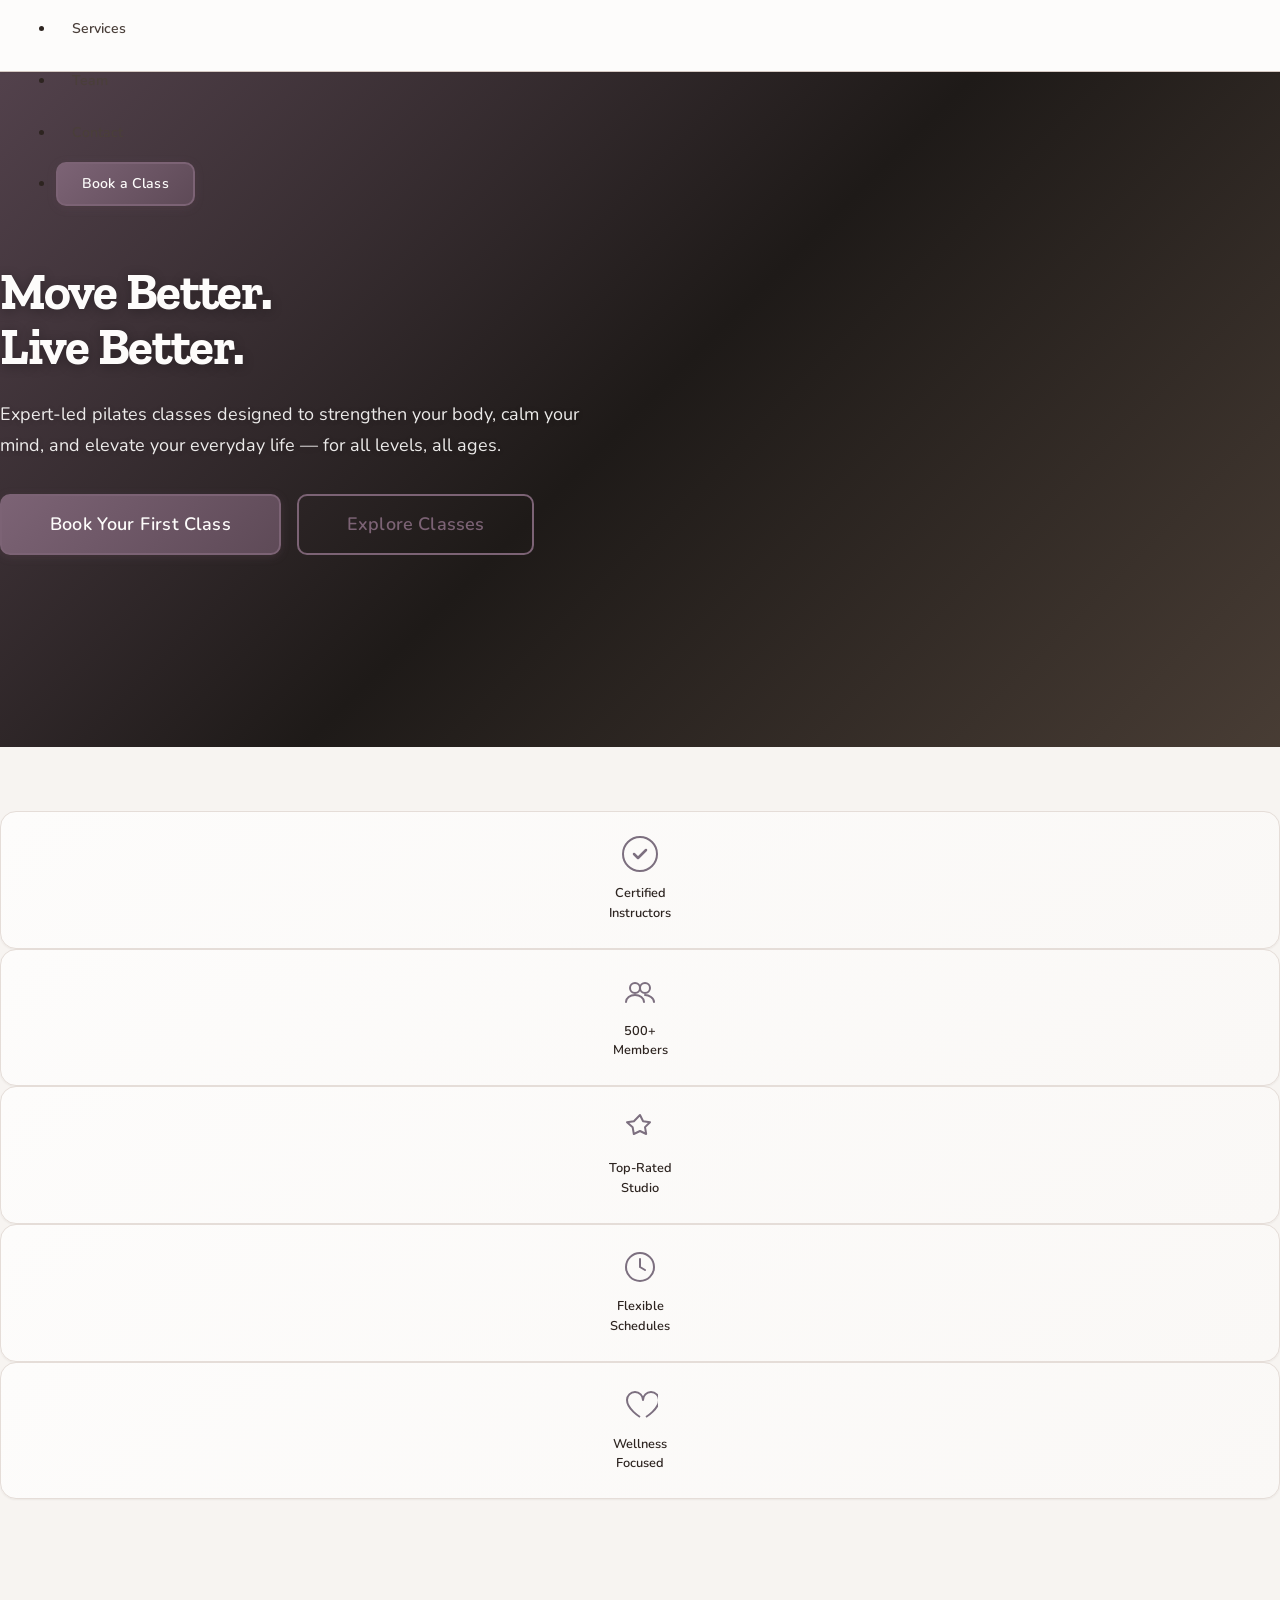
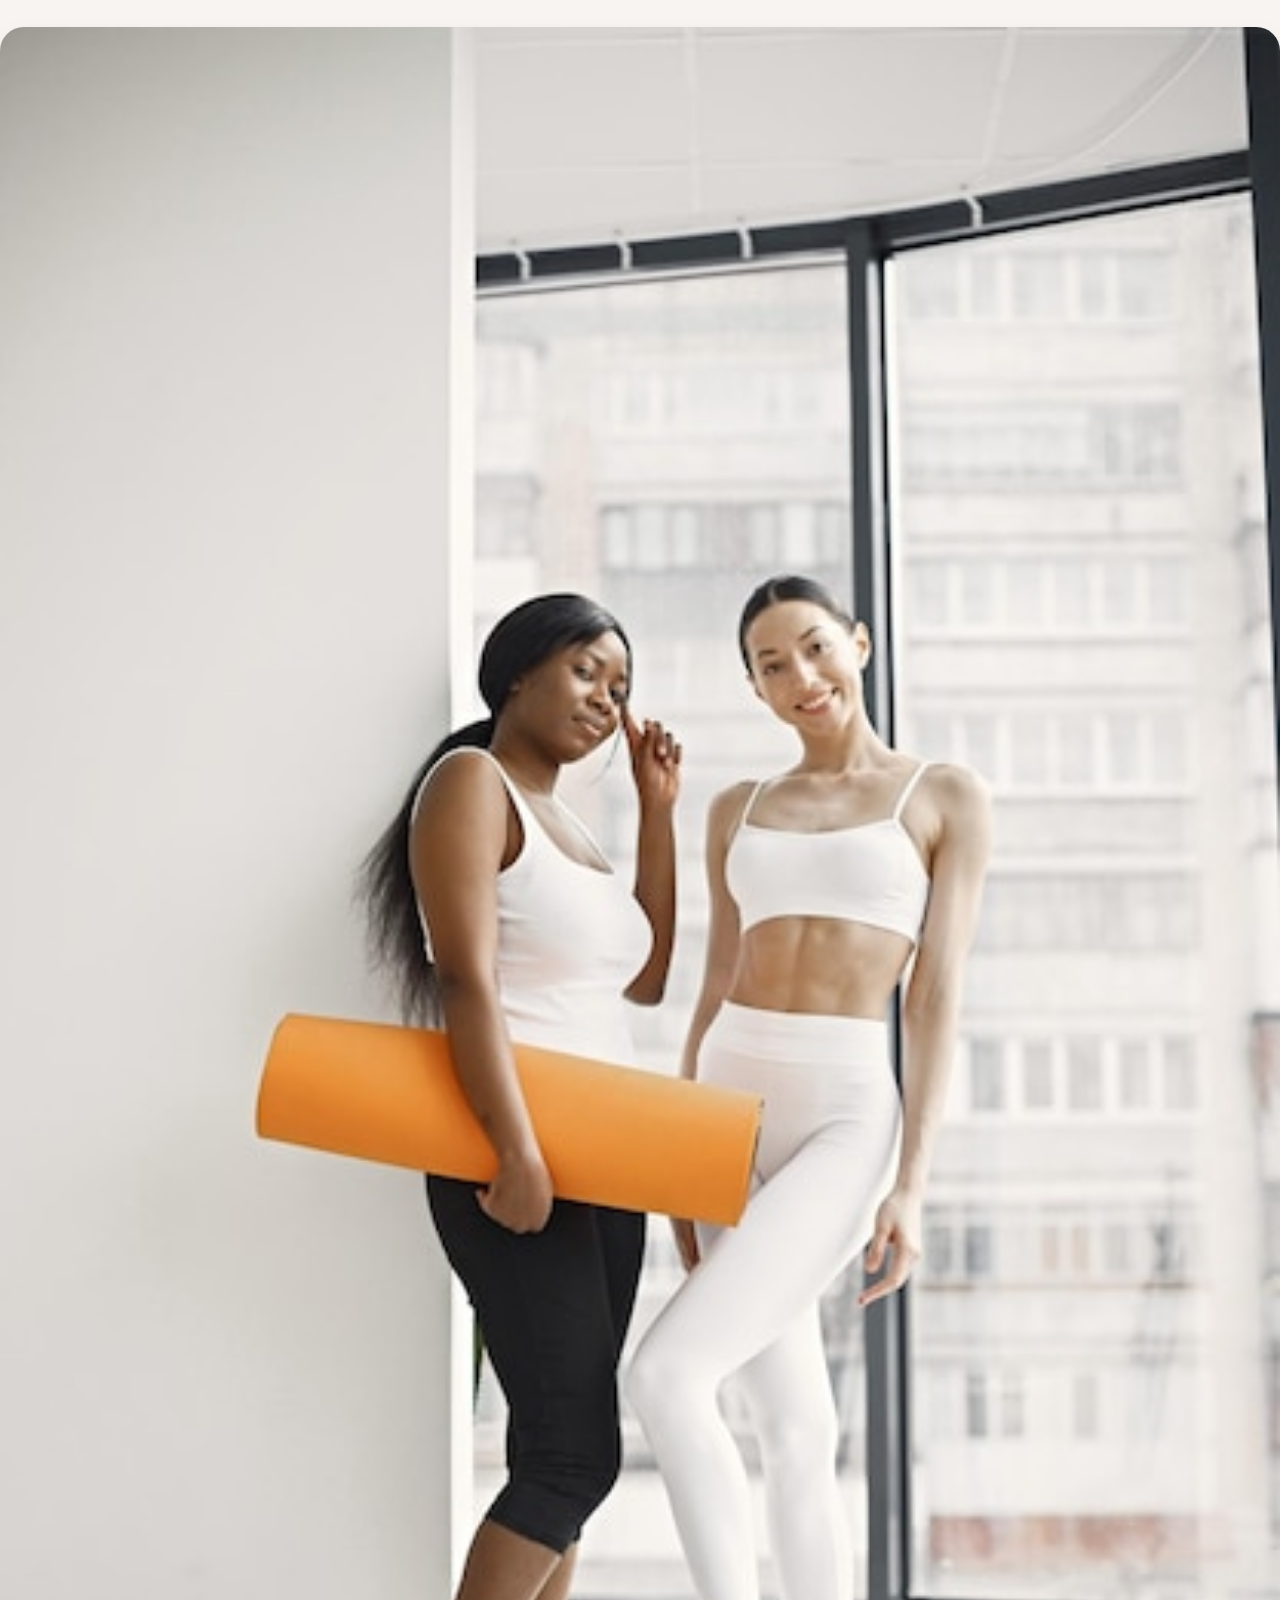
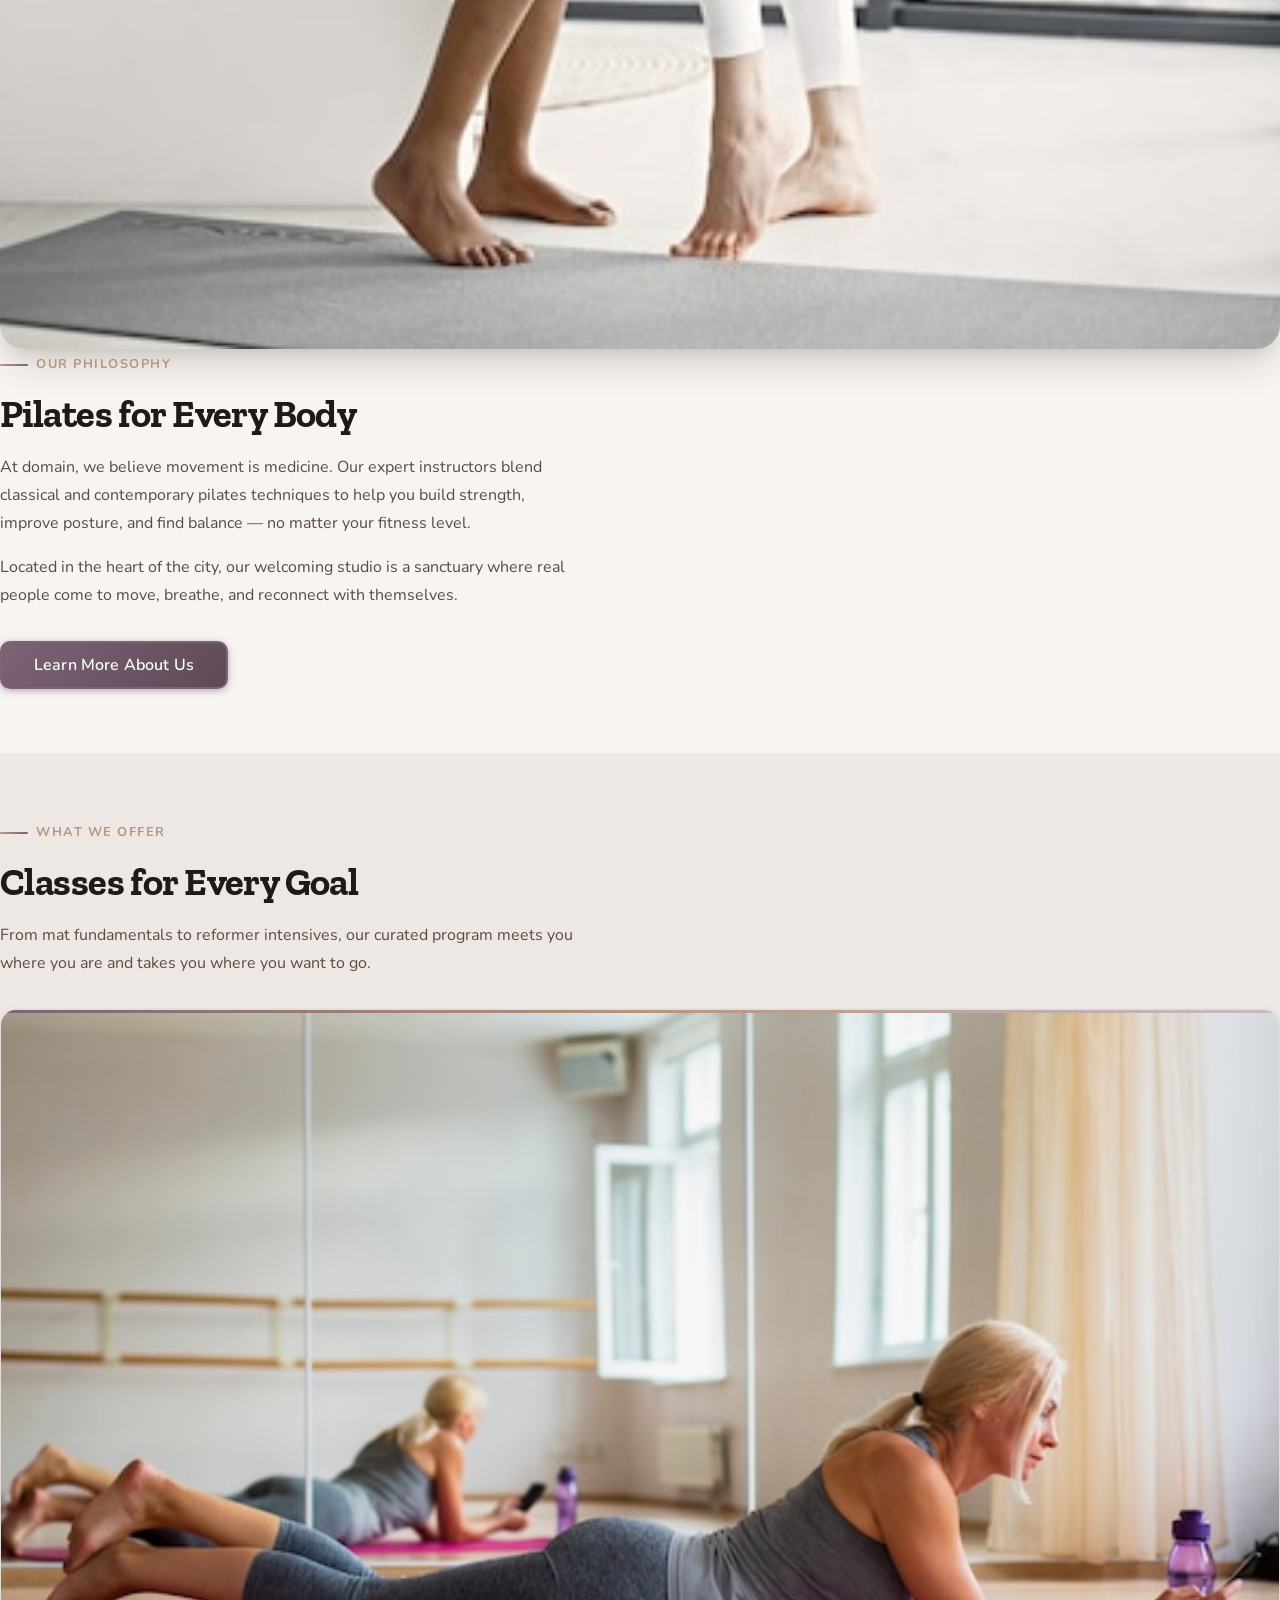
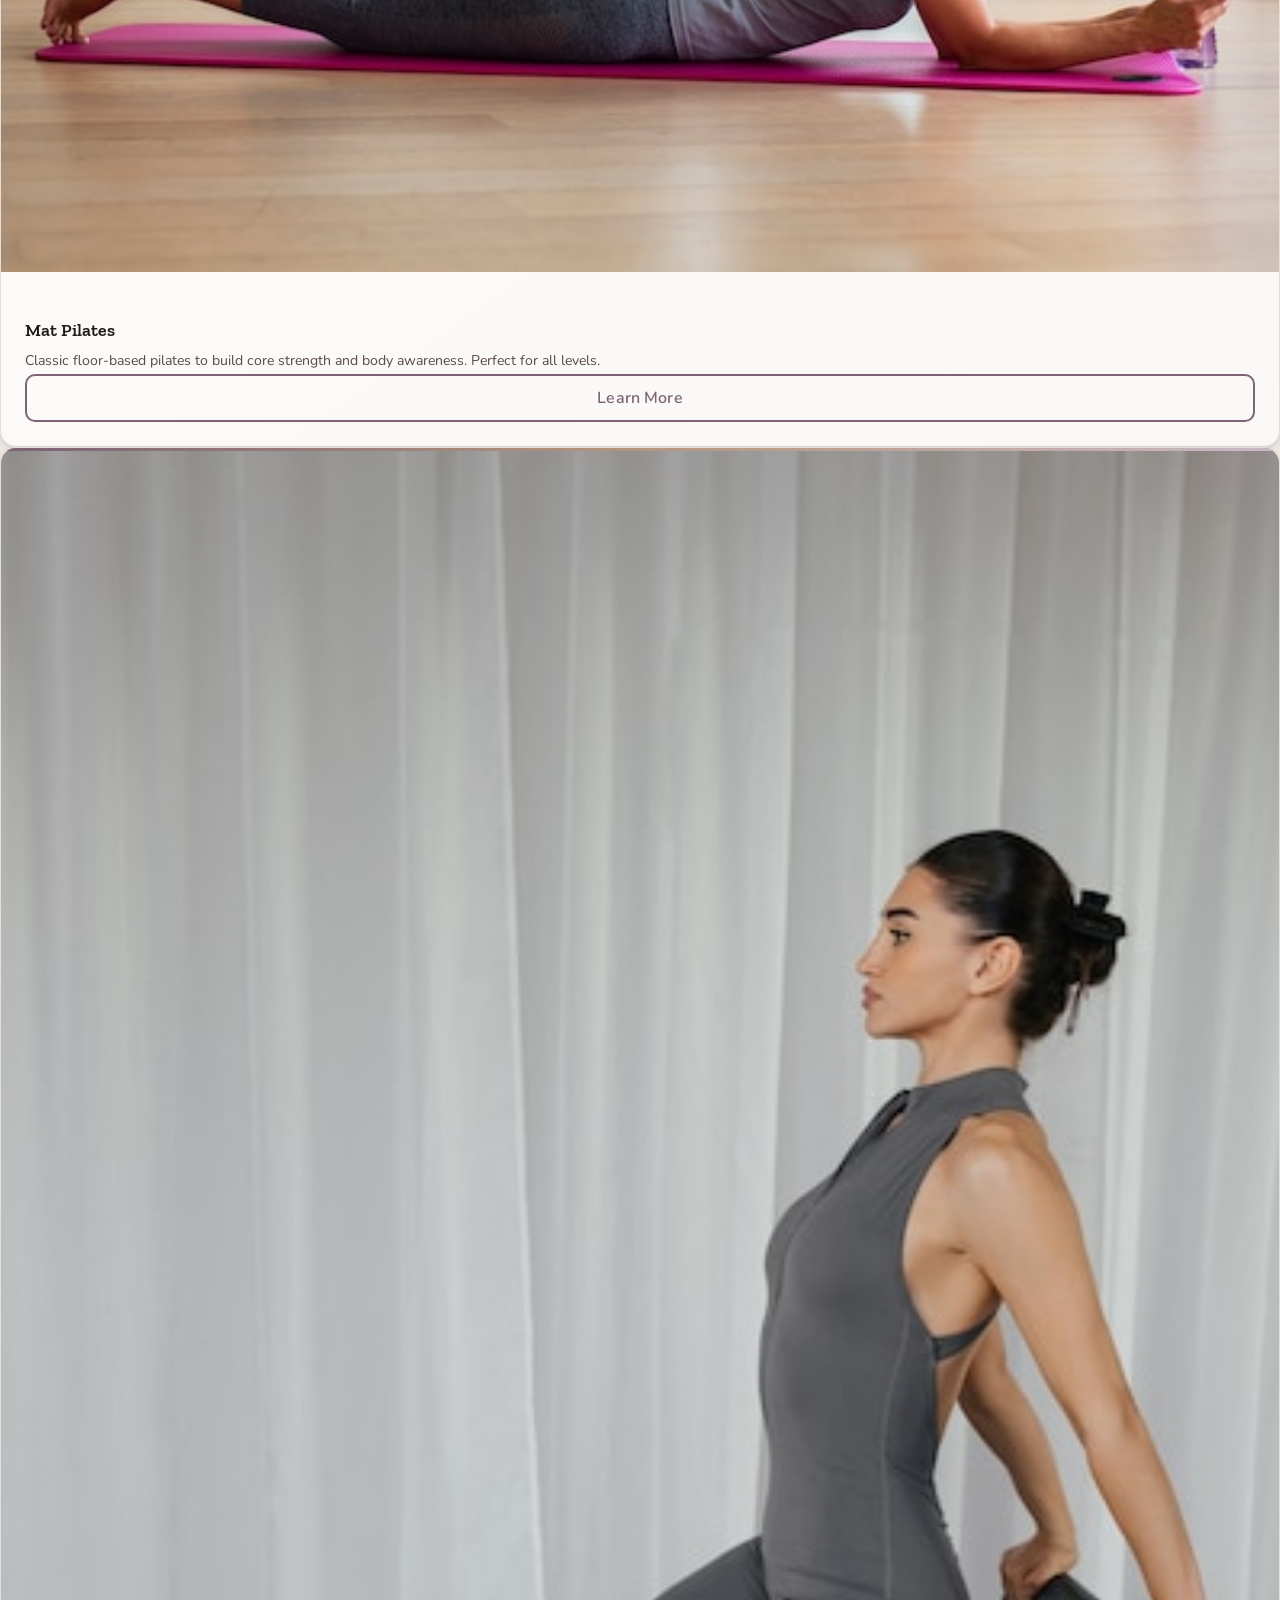
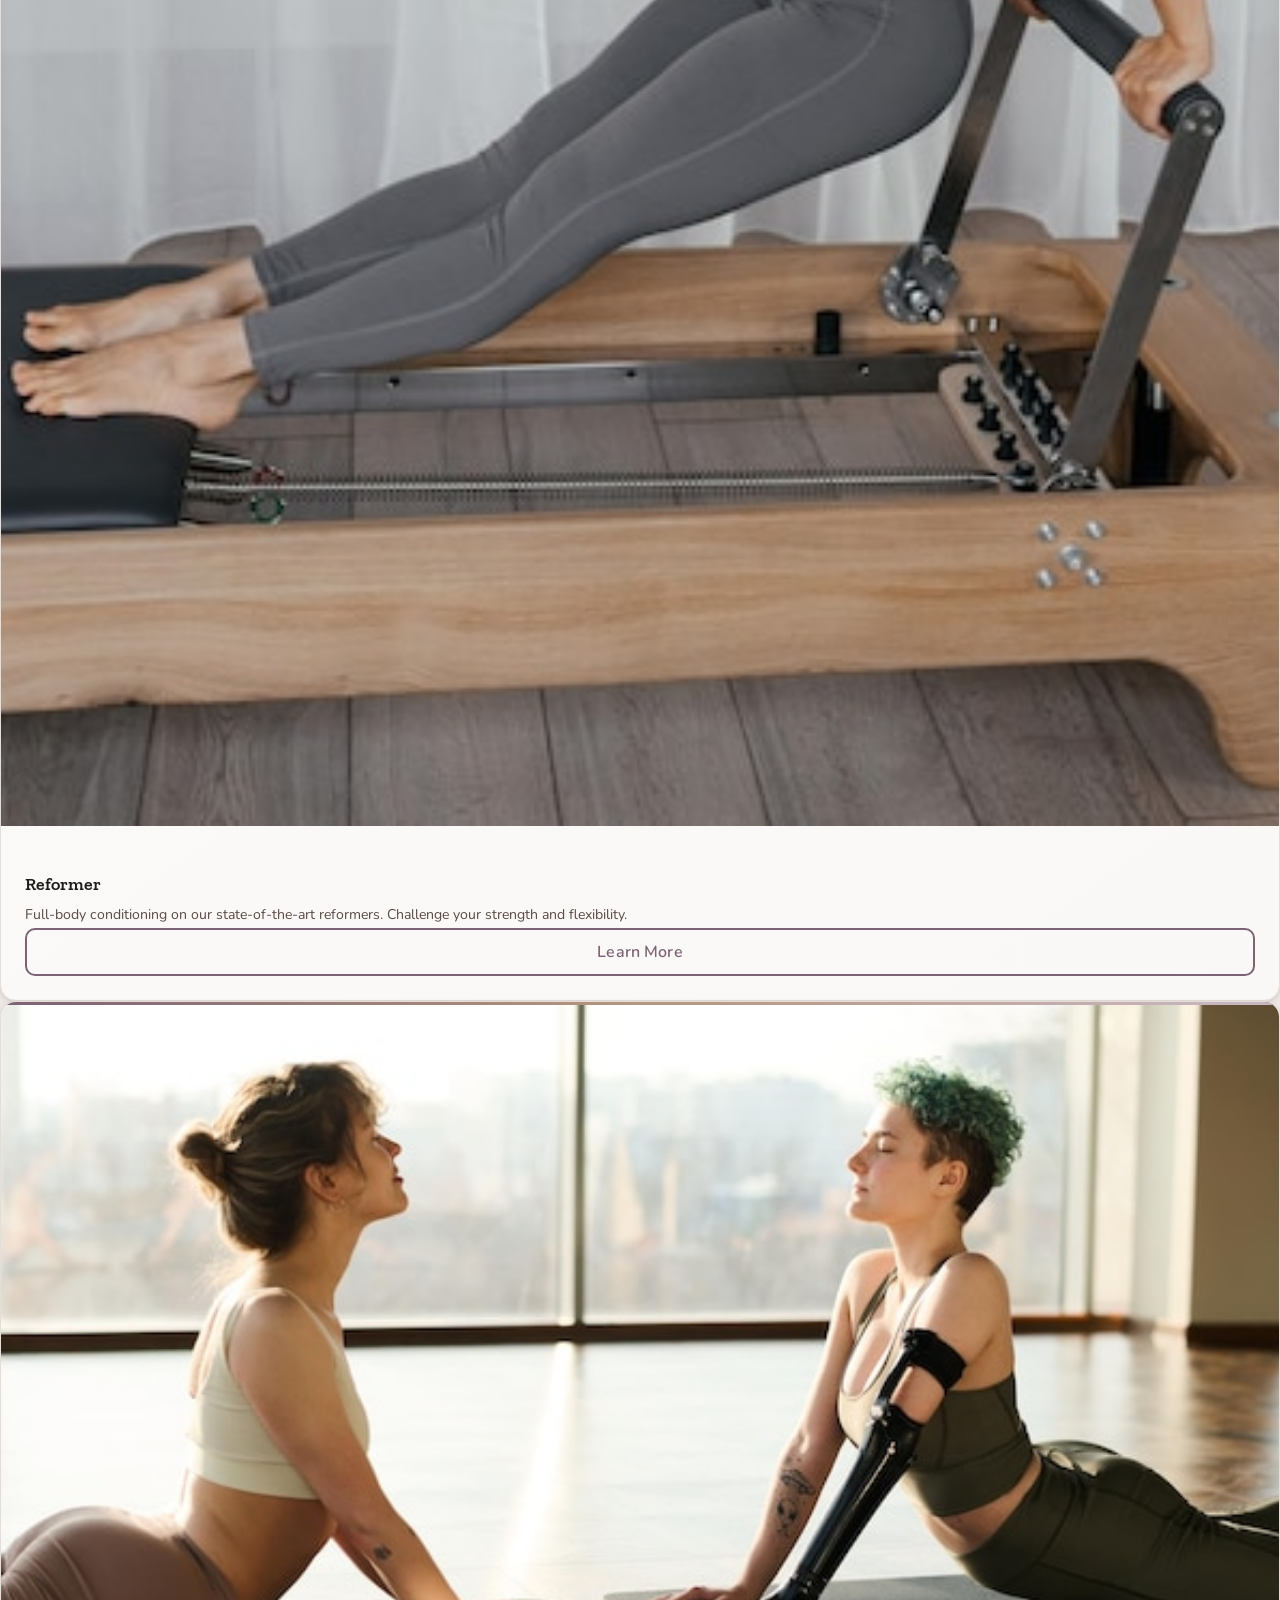
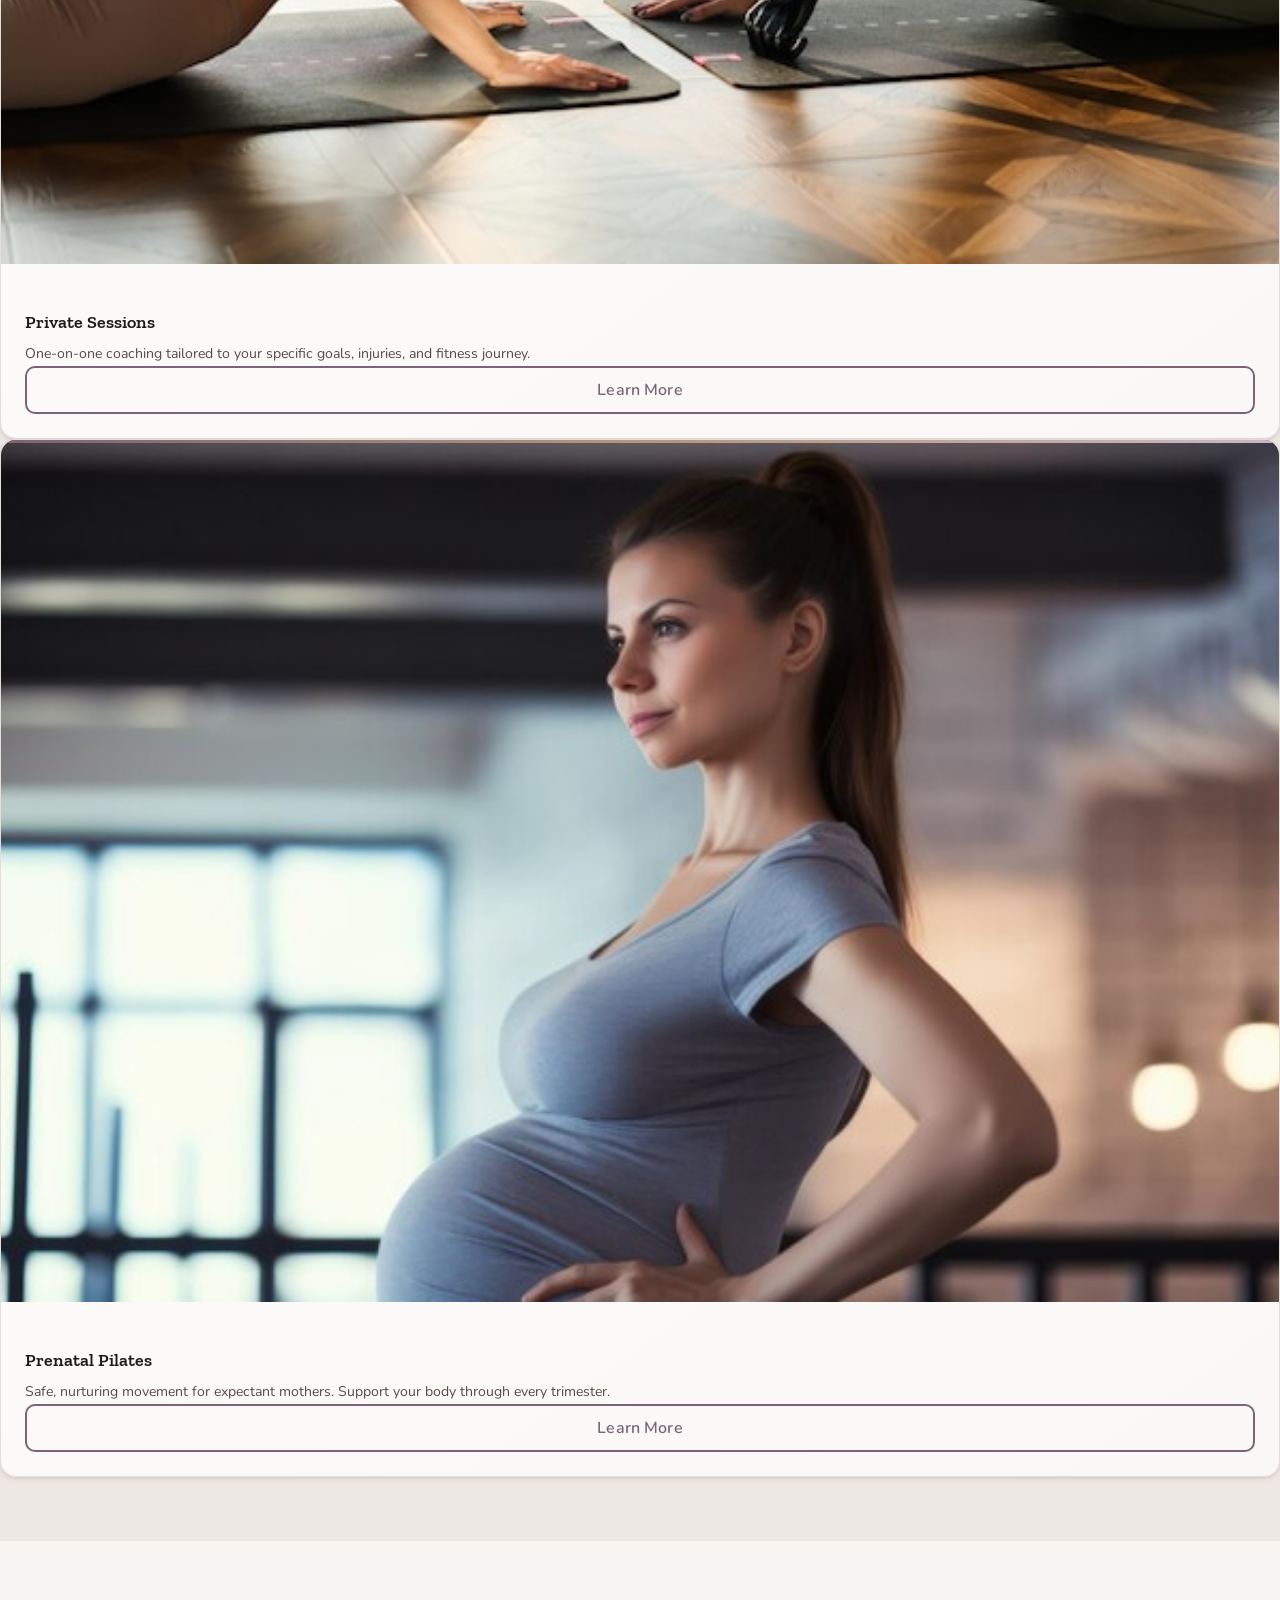
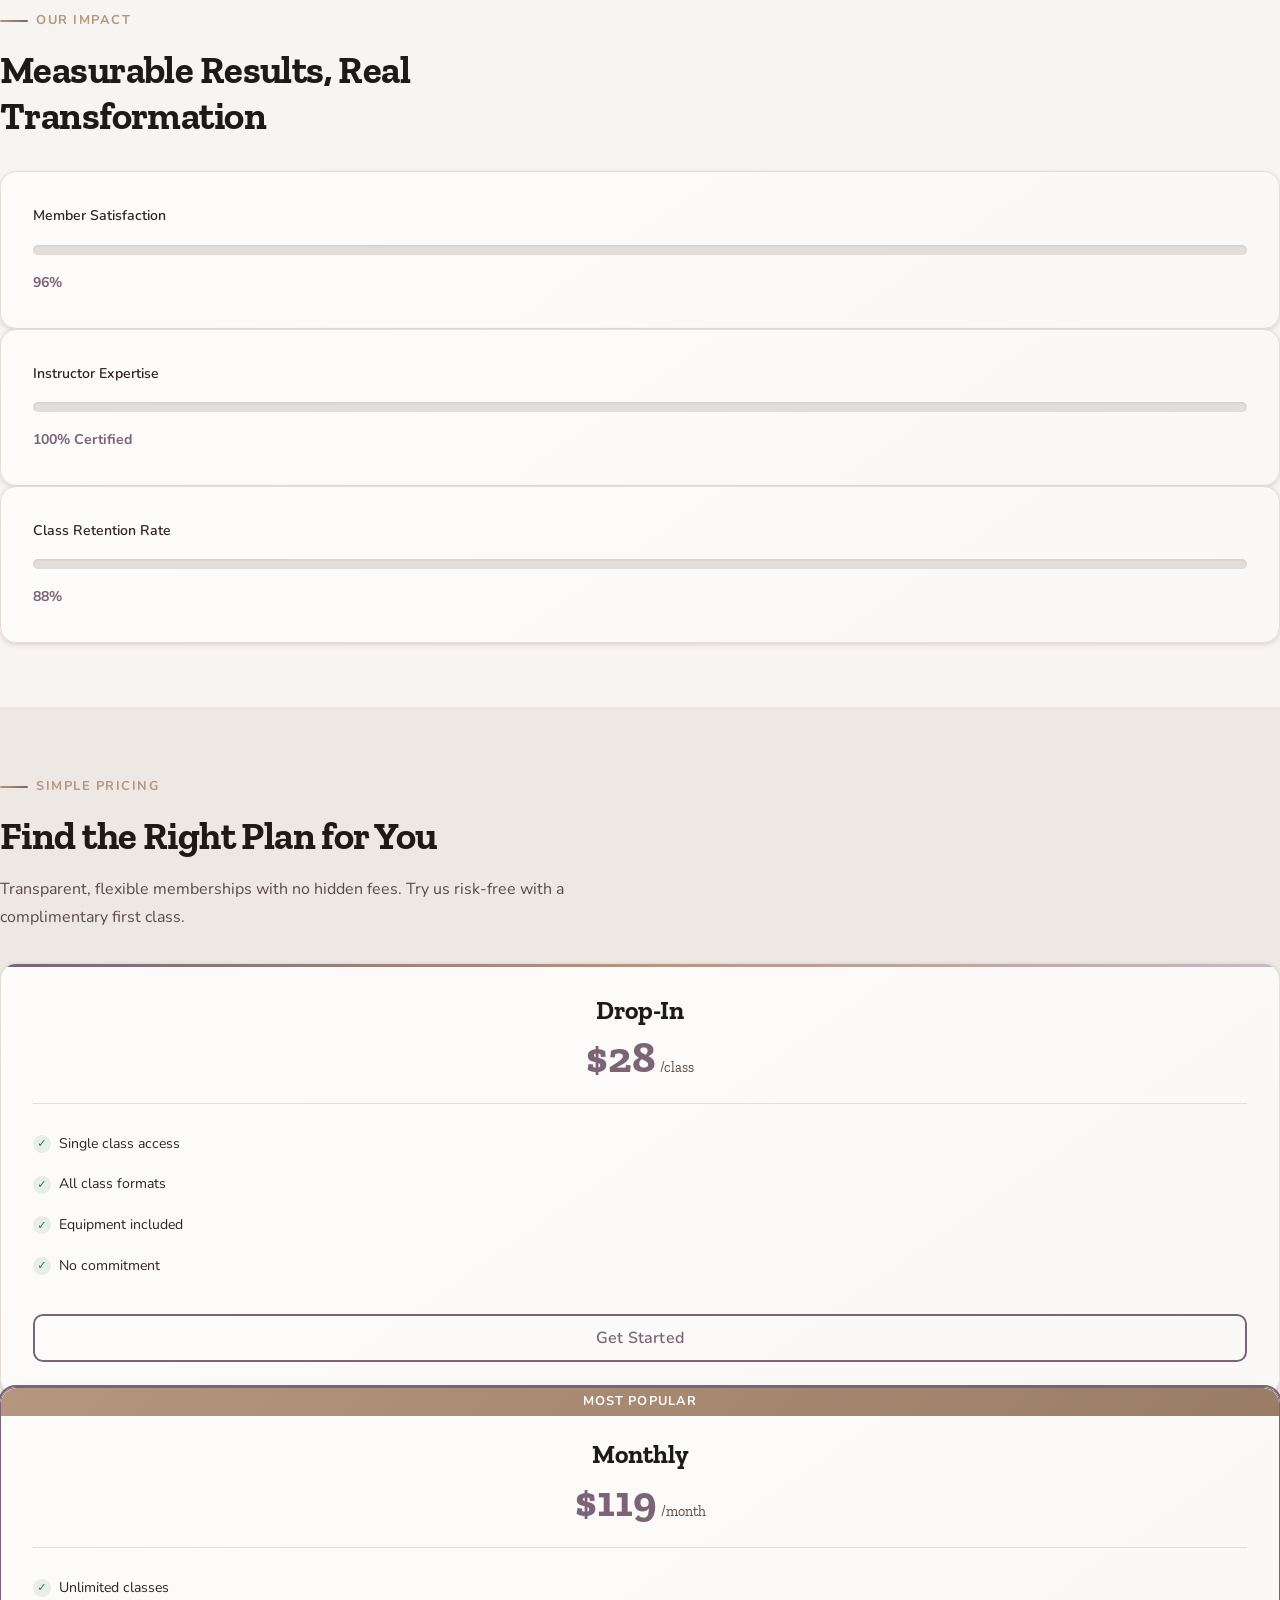
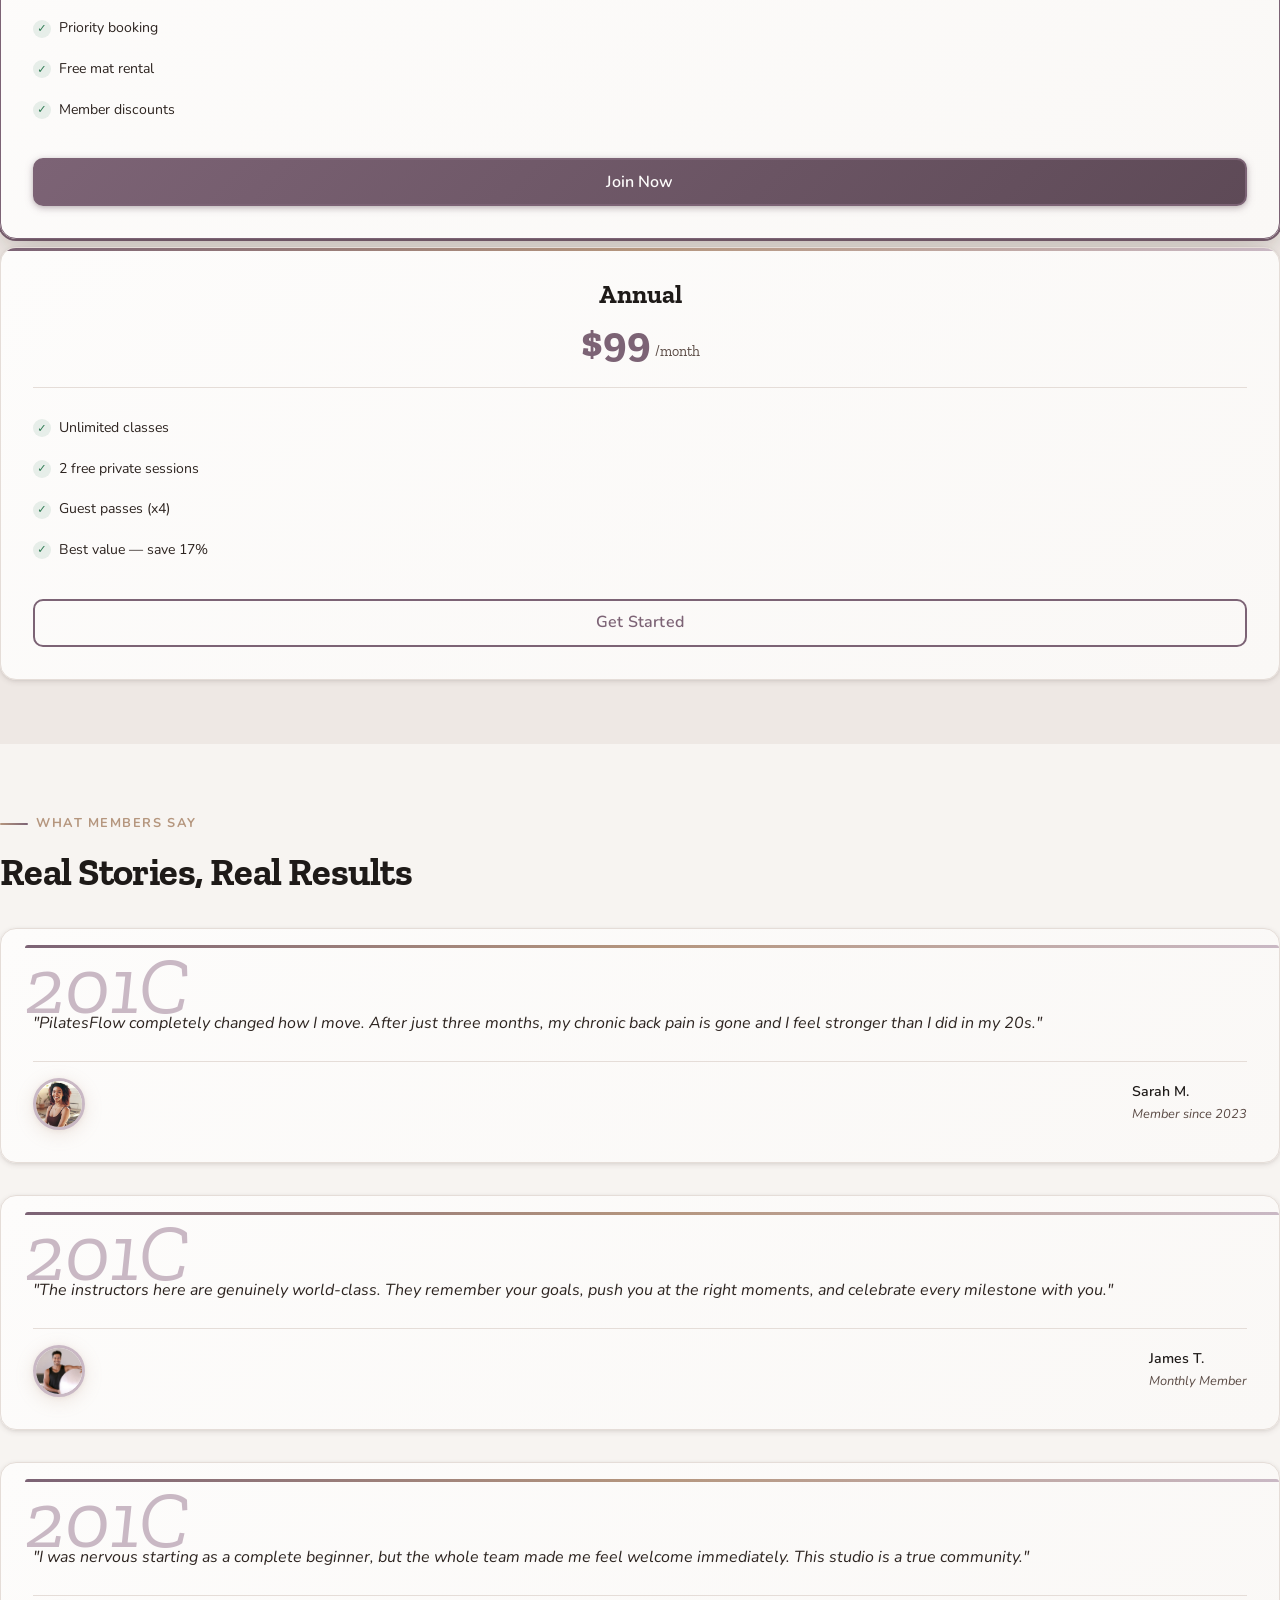
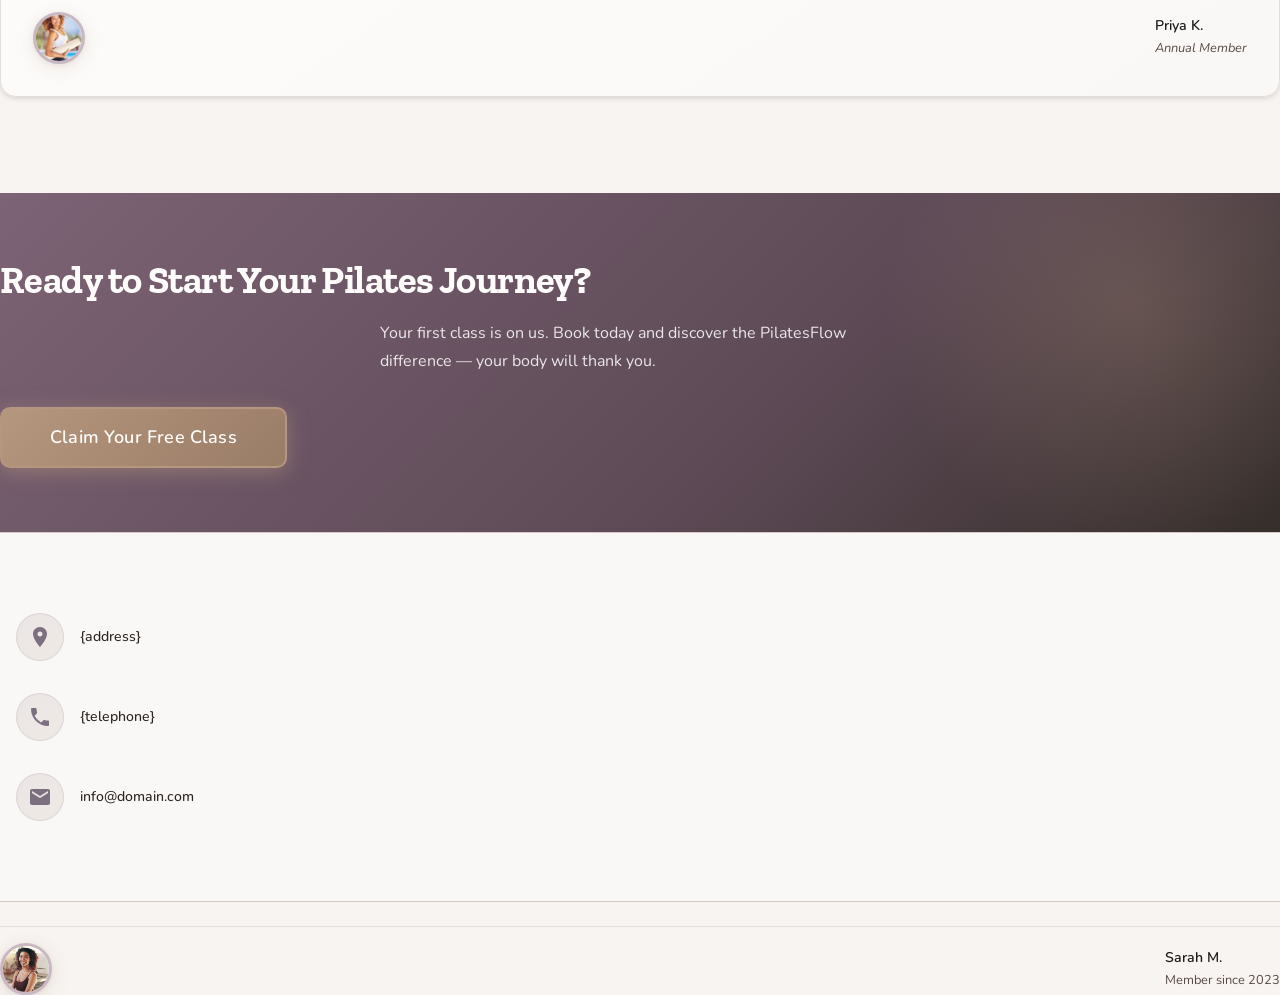
==== commit 786043a9: "images_replaced" ====
--- a/index.html
+++ b/index.html
@@ -1,6 +1,4 @@
-<!doctype html>
-<html lang="en">
- <head>
+<!DOCTYPE html><html lang="en"><head>
   <meta charset="UTF-8">
   <meta name="viewport" content="width=device-width, initial-scale=1.0">
   <meta name="description" content="Pilates Studio — Transform your body and mind with expert-led pilates classes. Flexible schedules, certified instructors, and a welcoming community in the US.">
@@ -39,7 +37,7 @@
   <main id="main-content">
    <section class="c-hero l-section position-relative d-flex align-items-center" id="hero" aria-label="Hero section">
     <div class="c-hero__video-bg" aria-hidden="true">
-     <video class="c-hero__video" autoplay muted loop playsinline poster="https://images.unsplash.com/photo-1518611012118-696072aa579a?w=1600&amp;h=900&amp;fit=crop" aria-hidden="true">
+     <video class="c-hero__video" autoplay="" muted="" loop="" playsinline="" poster="https://images.unsplash.com/photo-1518611012118-696072aa579a?w=1600&amp;h=900&amp;fit=crop" aria-hidden="true">
       <source src="https://www.w3schools.com/html/mov_bbb.mp4" type="video/mp4">
      </video>
      <div class="c-hero__overlay" aria-hidden="true"></div>
@@ -65,7 +63,7 @@
        <div class="c-badge">
         <div class="c-badge__icon" aria-hidden="true">
          <svg width="36" height="36" viewBox="0 0 36 36" fill="none" xmlns="http://www.w3.org/2000/svg" role="img" aria-label="Certified icon">
-          <circle cx="18" cy="18" r="17" stroke="#7c6f7f" stroke-width="2" /> <path d="M12 18l4 4 8-8" stroke="#7c6f7f" stroke-width="2.5" stroke-linecap="round" stroke-linejoin="round" />
+          <circle cx="18" cy="18" r="17" stroke="#7c6f7f" stroke-width="2"></circle> <path d="M12 18l4 4 8-8" stroke="#7c6f7f" stroke-width="2.5" stroke-linecap="round" stroke-linejoin="round"></path>
          </svg>
         </div>
         <p class="c-badge__label">Certified
@@ -77,7 +75,7 @@
        <div class="c-badge">
         <div class="c-badge__icon" aria-hidden="true">
          <svg width="36" height="36" viewBox="0 0 36 36" fill="none" xmlns="http://www.w3.org/2000/svg" role="img" aria-label="Community icon">
-          <circle cx="13" cy="14" r="5" stroke="#7c6f7f" stroke-width="2" /> <circle cx="23" cy="14" r="5" stroke="#7c6f7f" stroke-width="2" /> <path d="M4 28c0-4 4-7 9-7s9 3 9 7" stroke="#7c6f7f" stroke-width="2" stroke-linecap="round" /> <path d="M23 21c4 0 9 3 9 7" stroke="#7c6f7f" stroke-width="2" stroke-linecap="round" />
+          <circle cx="13" cy="14" r="5" stroke="#7c6f7f" stroke-width="2"></circle> <circle cx="23" cy="14" r="5" stroke="#7c6f7f" stroke-width="2"></circle> <path d="M4 28c0-4 4-7 9-7s9 3 9 7" stroke="#7c6f7f" stroke-width="2" stroke-linecap="round"></path> <path d="M23 21c4 0 9 3 9 7" stroke="#7c6f7f" stroke-width="2" stroke-linecap="round"></path>
          </svg>
         </div>
         <p class="c-badge__label">500+
@@ -89,7 +87,7 @@
        <div class="c-badge">
         <div class="c-badge__icon" aria-hidden="true">
          <svg width="36" height="36" viewBox="0 0 36 36" fill="none" xmlns="http://www.w3.org/2000/svg" role="img" aria-label="Award icon">
-          <path d="M18 4l3.09 6.26L28 11.27l-5 4.87 1.18 6.86L18 20l-6.18 3-1.18-6.86L5 11.27l6.91-1.01L18 4z" stroke="#7c6f7f" stroke-width="2" stroke-linejoin="round" />
+          <path d="M18 4l3.09 6.26L28 11.27l-5 4.87 1.18 6.86L18 20l-6.18 3-1.18-6.86L5 11.27l6.91-1.01L18 4z" stroke="#7c6f7f" stroke-width="2" stroke-linejoin="round"></path>
          </svg>
         </div>
         <p class="c-badge__label">Top-Rated
@@ -101,7 +99,7 @@
        <div class="c-badge">
         <div class="c-badge__icon" aria-hidden="true">
          <svg width="36" height="36" viewBox="0 0 36 36" fill="none" xmlns="http://www.w3.org/2000/svg" role="img" aria-label="Clock icon">
-          <circle cx="18" cy="18" r="14" stroke="#7c6f7f" stroke-width="2" /> <path d="M18 10v8l5 3" stroke="#7c6f7f" stroke-width="2" stroke-linecap="round" />
+          <circle cx="18" cy="18" r="14" stroke="#7c6f7f" stroke-width="2"></circle> <path d="M18 10v8l5 3" stroke="#7c6f7f" stroke-width="2" stroke-linecap="round"></path>
          </svg>
         </div>
         <p class="c-badge__label">Flexible
@@ -113,7 +111,7 @@
        <div class="c-badge">
         <div class="c-badge__icon" aria-hidden="true">
          <svg width="36" height="36" viewBox="0 0 36 36" fill="none" xmlns="http://www.w3.org/2000/svg" role="img" aria-label="Heart icon">
-          <path d="M18 30s-13-8-13-17a8 8 0 0116 0 8 8 0 0116 0c0 9-13 17-13 17 0 0z" stroke="#7c6f7f" stroke-width="2" stroke-linejoin="round" />
+          <path d="M18 30s-13-8-13-17a8 8 0 0116 0 8 8 0 0116 0c0 9-13 17-13 17 0 0z" stroke="#7c6f7f" stroke-width="2" stroke-linejoin="round"></path>
          </svg>
         </div>
         <p class="c-badge__label">Wellness
@@ -129,7 +127,7 @@
      <div class="row align-items-center g-4 g-lg-5">
       <div class="col-12 col-md-6" data-aos="fade-right">
        <div class="ratio ratio-4x3 c-about-intro__media">
-        <img src="https://images.unsplash.com/photo-1518611012118-696072aa579a?w=800&amp;h=600&amp;fit=crop" alt="Pilates instructor guiding a student, pilates studio, urban wellness" class="img-fluid" width="800" height="600" loading="lazy">
+        <img src="img/52199.jpg" alt="Pilates instructor guiding a student, pilates studio, urban wellness" class="img-fluid" width="800" height="600" loading="lazy">
        </div>
       </div>
       <div class="col-12 col-md-6" data-aos="fade-left">
@@ -157,7 +155,7 @@
       <div class="col-12 col-sm-6 col-lg-3" data-aos="fade-up" data-aos-delay="0">
        <div class="c-card h-100 d-flex flex-column">
         <div class="ratio ratio-16x9 c-card__media">
-         <img src="https://images.unsplash.com/photo-1544367567-0f2fcb009e0b?w=600&amp;h=338&amp;fit=crop" alt="Mat pilates class, floor exercises, beginner pilates" class="img-fluid" width="600" height="338" loading="lazy">
+         <img src="img/2148282947.jpg" alt="Mat pilates class, floor exercises, beginner pilates" class="img-fluid" width="600" height="338" loading="lazy">
         </div>
         <div class="c-card__body flex-grow-1 d-flex flex-column p-3">
          <h3 class="c-card__title">Mat Pilates</h3>
@@ -169,7 +167,7 @@
       <div class="col-12 col-sm-6 col-lg-3" data-aos="fade-up" data-aos-delay="100">
        <div class="c-card h-100 d-flex flex-column">
         <div class="ratio ratio-16x9 c-card__media">
-         <img src="https://images.unsplash.com/photo-1540420773420-3366772f4999?w=600&amp;h=338&amp;fit=crop" alt="Reformer pilates machine, studio equipment, advanced pilates" class="img-fluid" width="600" height="338" loading="lazy">
+         <img src="img/3438.jpg" alt="Reformer pilates machine, studio equipment, advanced pilates" class="img-fluid" width="600" height="338" loading="lazy">
         </div>
         <div class="c-card__body flex-grow-1 d-flex flex-column p-3">
          <h3 class="c-card__title">Reformer</h3>
@@ -181,7 +179,7 @@
       <div class="col-12 col-sm-6 col-lg-3" data-aos="fade-up" data-aos-delay="200">
        <div class="c-card h-100 d-flex flex-column">
         <div class="ratio ratio-16x9 c-card__media">
-         <img src="https://images.unsplash.com/photo-1571019613454-1cb2f99b2d8b?w=600&amp;h=338&amp;fit=crop" alt="Private pilates session, one-on-one training, personalized coaching" class="img-fluid" width="600" height="338" loading="lazy">
+         <img src="img/16054.jpg" alt="Private pilates session, one-on-one training, personalized coaching" class="img-fluid" width="600" height="338" loading="lazy">
         </div>
         <div class="c-card__body flex-grow-1 d-flex flex-column p-3">
          <h3 class="c-card__title">Private Sessions</h3>
@@ -193,7 +191,7 @@
       <div class="col-12 col-sm-6 col-lg-3" data-aos="fade-up" data-aos-delay="300">
        <div class="c-card h-100 d-flex flex-column">
         <div class="ratio ratio-16x9 c-card__media">
-         <img src="https://images.unsplash.com/photo-1506629082955-511b1aa562c8?w=600&amp;h=338&amp;fit=crop" alt="Prenatal pilates class, gentle movement, pregnancy wellness" class="img-fluid" width="600" height="338" loading="lazy">
+         <img src="img/10499.jpg" alt="Prenatal pilates class, gentle movement, pregnancy wellness" class="img-fluid" width="600" height="338" loading="lazy">
         </div>
         <div class="c-card__body flex-grow-1 d-flex flex-column p-3">
          <h3 class="c-card__title">Prenatal Pilates</h3>
@@ -317,7 +315,7 @@
         <p class="c-testimonial__quote">"PilatesFlow completely changed how I move. After just three months, my chronic back pain is gone and I feel stronger than I did in my 20s."</p>
         <footer class="c-testimonial__author">
          <div class="c-testimonial__avatar-wrap">
-          <img src="https://images.unsplash.com/photo-1494790108377-be9c29b29330?w=80&amp;h=80&amp;fit=crop&amp;crop=face" alt="Sarah M., pilates member, smiling woman" width="48" height="48" loading="lazy" class="c-testimonial__avatar">
+          <img src="img/542247.jpg" alt="Sarah M., pilates member, smiling woman" width="48" height="48" loading="lazy" class="c-testimonial__avatar">
          </div>
          <div>
           <cite class="c-testimonial__name">Sarah M.</cite>
@@ -331,7 +329,7 @@
         <p class="c-testimonial__quote">"The instructors here are genuinely world-class. They remember your goals, push you at the right moments, and celebrate every milestone with you."</p>
         <footer class="c-testimonial__author">
          <div class="c-testimonial__avatar-wrap">
-          <img src="https://images.unsplash.com/photo-1507003211169-0a1dd7228f2d?w=80&amp;h=80&amp;fit=crop&amp;crop=face" alt="James T., pilates member, smiling man" width="48" height="48" loading="lazy" class="c-testimonial__avatar">
+          <img src="img/320240.jpg" alt="James T., pilates member, smiling man" width="48" height="48" loading="lazy" class="c-testimonial__avatar">
          </div>
          <div>
           <cite class="c-testimonial__name">James T.</cite>
@@ -345,7 +343,7 @@
         <p class="c-testimonial__quote">"I was nervous starting as a complete beginner, but the whole team made me feel welcome immediately. This studio is a true community."</p>
         <footer class="c-testimonial__author">
          <div class="c-testimonial__avatar-wrap">
-          <img src="https://images.unsplash.com/photo-1438761681033-6461ffad8d80?w=80&amp;h=80&amp;fit=crop&amp;crop=face" alt="Priya K., pilates member, smiling woman" width="48" height="48" loading="lazy" class="c-testimonial__avatar">
+          <img src="img/6408.jpg" alt="Priya K., pilates member, smiling woman" width="48" height="48" loading="lazy" class="c-testimonial__avatar">
          </div>
          <div>
           <cite class="c-testimonial__name">Priya K.</cite>
@@ -375,7 +373,7 @@
        <div class="c-contact-item">
         <div class="c-contact-item__icon" aria-hidden="true">
          <svg width="24" height="24" viewBox="0 0 24 24" fill="none" xmlns="http://www.w3.org/2000/svg">
-          <path d="M12 2C8.13 2 5 5.13 5 9c0 5.25 7 13 7 13s7-7.75 7-13c0-3.87-3.13-7-7-7zm0 9.5c-1.38 0-2.5-1.12-2.5-2.5s1.12-2.5 2.5-2.5 2.5 1.12 2.5 2.5-1.12 2.5-2.5 2.5z" fill="#7c6f7f" />
+          <path d="M12 2C8.13 2 5 5.13 5 9c0 5.25 7 13 7 13s7-7.75 7-13c0-3.87-3.13-7-7-7zm0 9.5c-1.38 0-2.5-1.12-2.5-2.5s1.12-2.5 2.5-2.5 2.5 1.12 2.5 2.5-1.12 2.5-2.5 2.5z" fill="#7c6f7f"></path>
          </svg>
         </div>
         <p class="c-contact-item__text">{address}</p>
@@ -385,7 +383,7 @@
        <div class="c-contact-item">
         <div class="c-contact-item__icon" aria-hidden="true">
          <svg width="24" height="24" viewBox="0 0 24 24" fill="none" xmlns="http://www.w3.org/2000/svg">
-          <path d="M6.62 10.79c1.44 2.83 3.76 5.14 6.59 6.59l2.2-2.2c.27-.27.67-.36 1.02-.24 1.12.37 2.33.57 3.57.57.55 0 1 .45 1 1V20c0 .55-.45 1-1 1-9.39 0-17-7.61-17-17 0-.55.45-1 1-1h3.5c.55 0 1 .45 1 1 0 1.25.2 2.45.57 3.57.11.35.03.74-.25 1.02l-2.2 2.2z" fill="#7c6f7f" />
+          <path d="M6.62 10.79c1.44 2.83 3.76 5.14 6.59 6.59l2.2-2.2c.27-.27.67-.36 1.02-.24 1.12.37 2.33.57 3.57.57.55 0 1 .45 1 1V20c0 .55-.45 1-1 1-9.39 0-17-7.61-17-17 0-.55.45-1 1-1h3.5c.55 0 1 .45 1 1 0 1.25.2 2.45.57 3.57.11.35.03.74-.25 1.02l-2.2 2.2z" fill="#7c6f7f"></path>
          </svg>
         </div>
         <p class="c-contact-item__text">{telephone}</p>
@@ -395,7 +393,7 @@
        <div class="c-contact-item">
         <div class="c-contact-item__icon" aria-hidden="true">
          <svg width="24" height="24" viewBox="0 0 24 24" fill="none" xmlns="http://www.w3.org/2000/svg">
-          <path d="M20 4H4c-1.1 0-2 .9-2 2v12c0 1.1.9 2 2 2h16c1.1 0 2-.9 2-2V6c0-1.1-.9-2-2-2zm0 4l-8 5-8-5V6l8 5 8-5v2z" fill="#7c6f7f" />
+          <path d="M20 4H4c-1.1 0-2 .9-2 2v12c0 1.1.9 2 2 2h16c1.1 0 2-.9 2-2V6c0-1.1-.9-2-2-2zm0 4l-8 5-8-5V6l8 5 8-5v2z" fill="#7c6f7f"></path>
          </svg>
         </div>
         <p class="c-contact-item__text">info@domain.com</p>
@@ -407,13 +405,13 @@
   </main>
   <footer class="c-testimonial__author">
    <div class="c-testimonial__avatar-wrap">
-    <img src="https://images.unsplash.com/photo-1494790108377-be9c29b29330?w=80&amp;h=80&amp;fit=crop&amp;crop=face" alt="Sarah M., pilates member, smiling woman" width="48" height="48" loading="lazy" class="c-testimonial__avatar">
+    <img src="img/542247.jpg" alt="Sarah M., pilates member, smiling woman" width="48" height="48" loading="lazy" class="c-testimonial__avatar">
    </div>
    <div>
     <cite class="c-testimonial__name">Sarah M.</cite>
     <p class="c-testimonial__role">Member since 2023</p>
    </div>
   </footer>
-  <script src="script.js" defer></script>
- </body>
-</html>+  <script src="script.js" defer=""></script>
+ 
+</body></html>
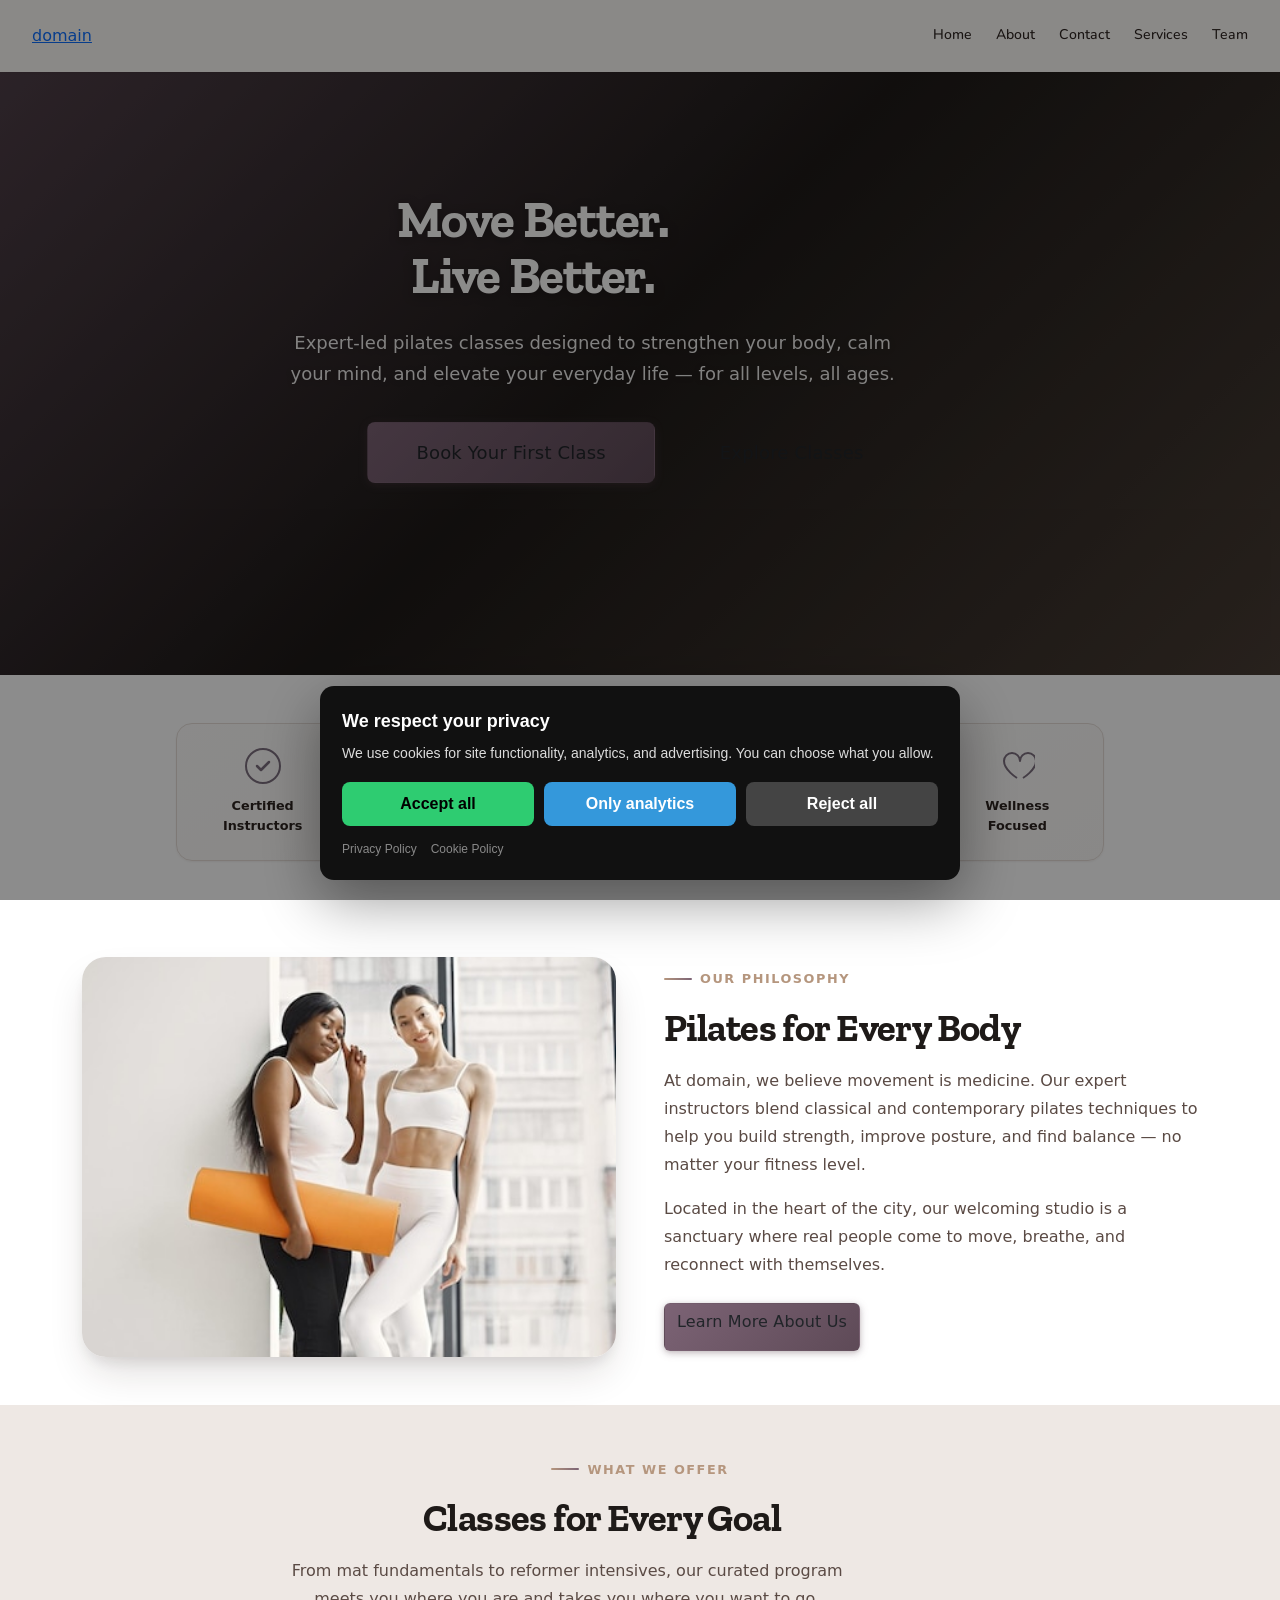
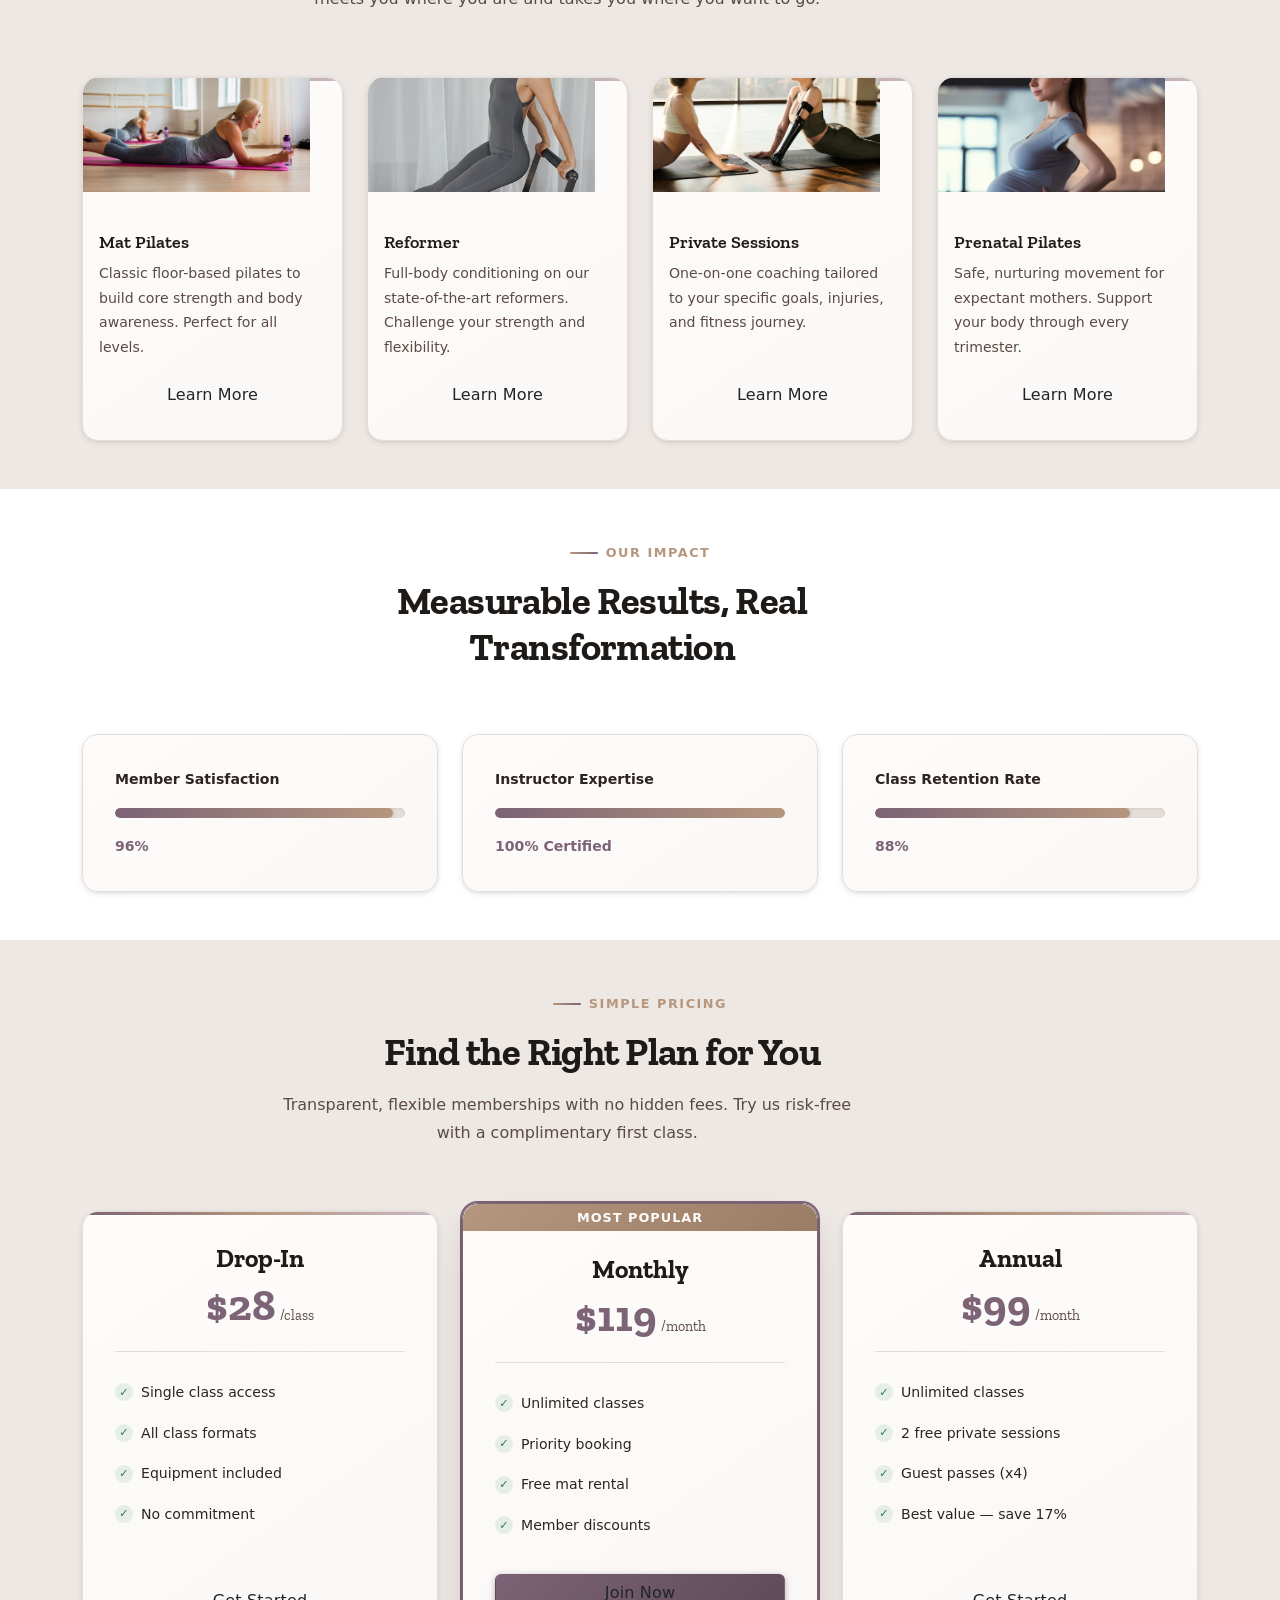
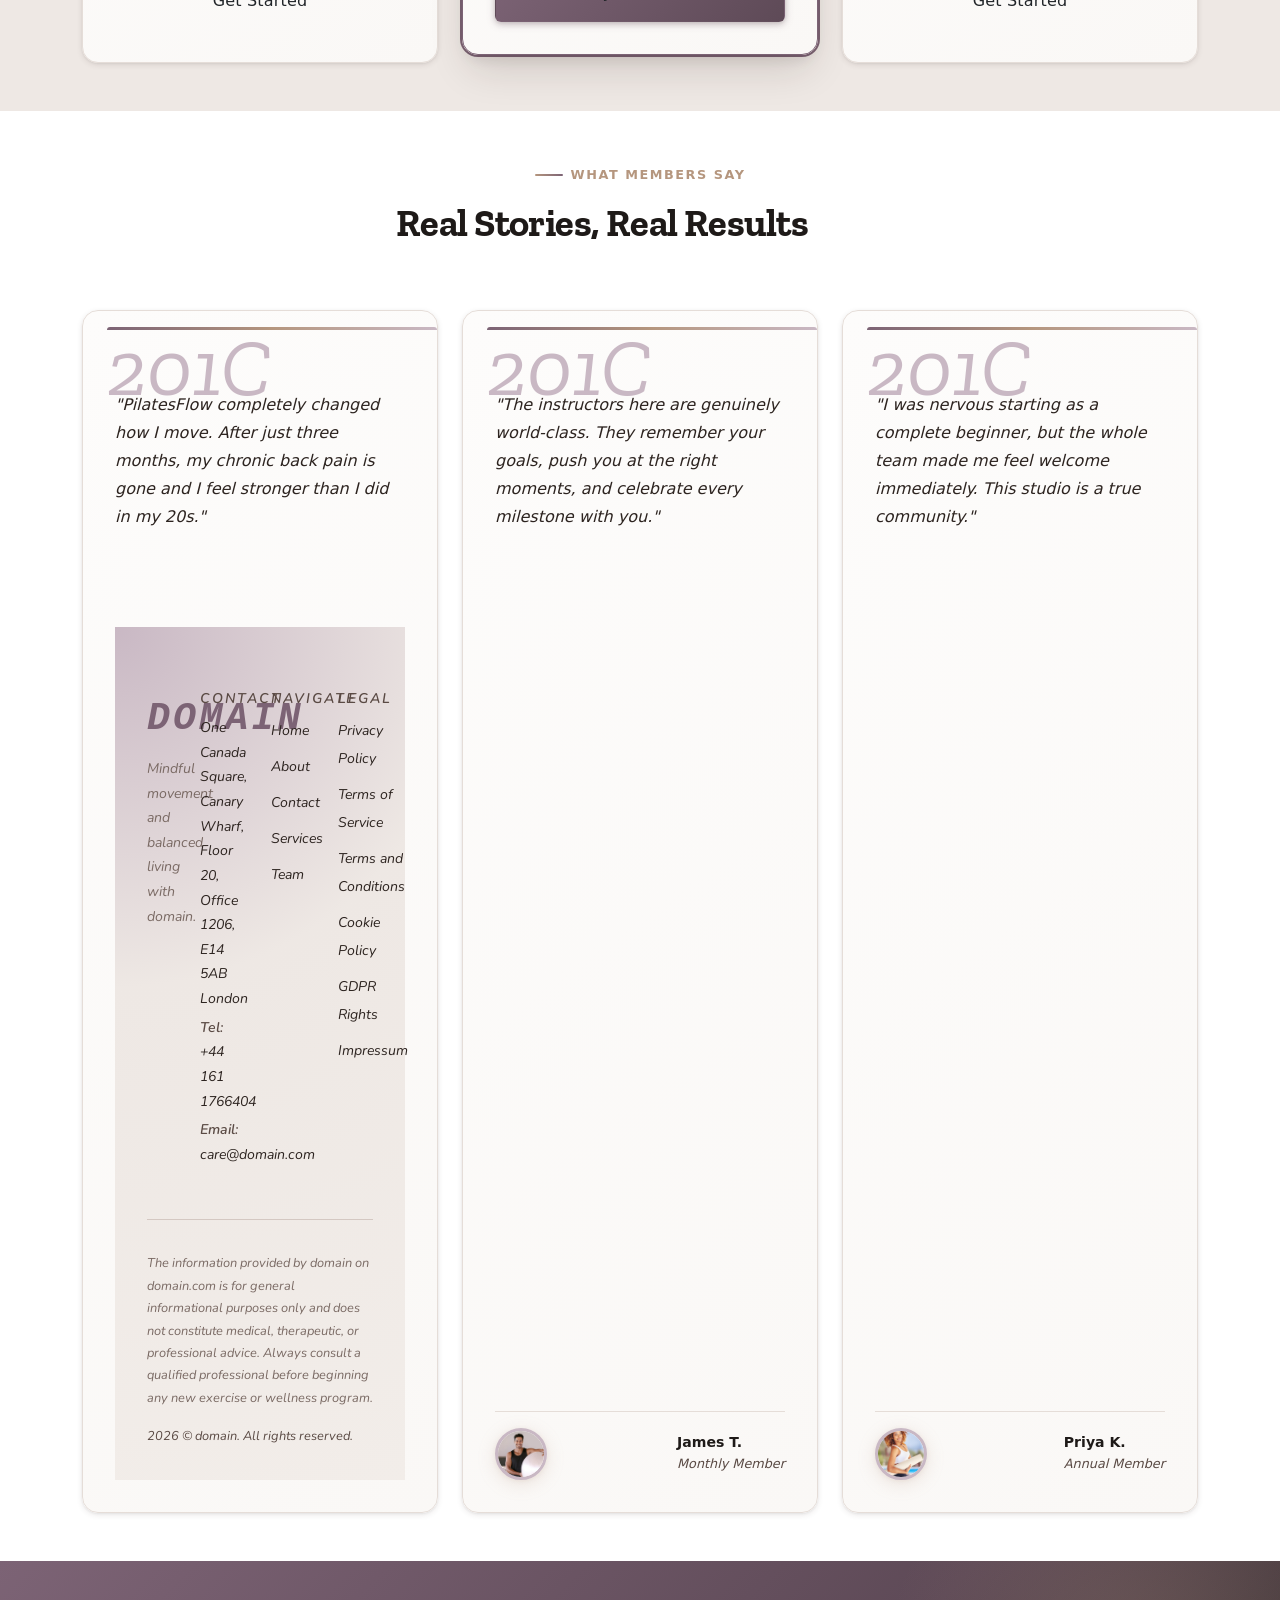
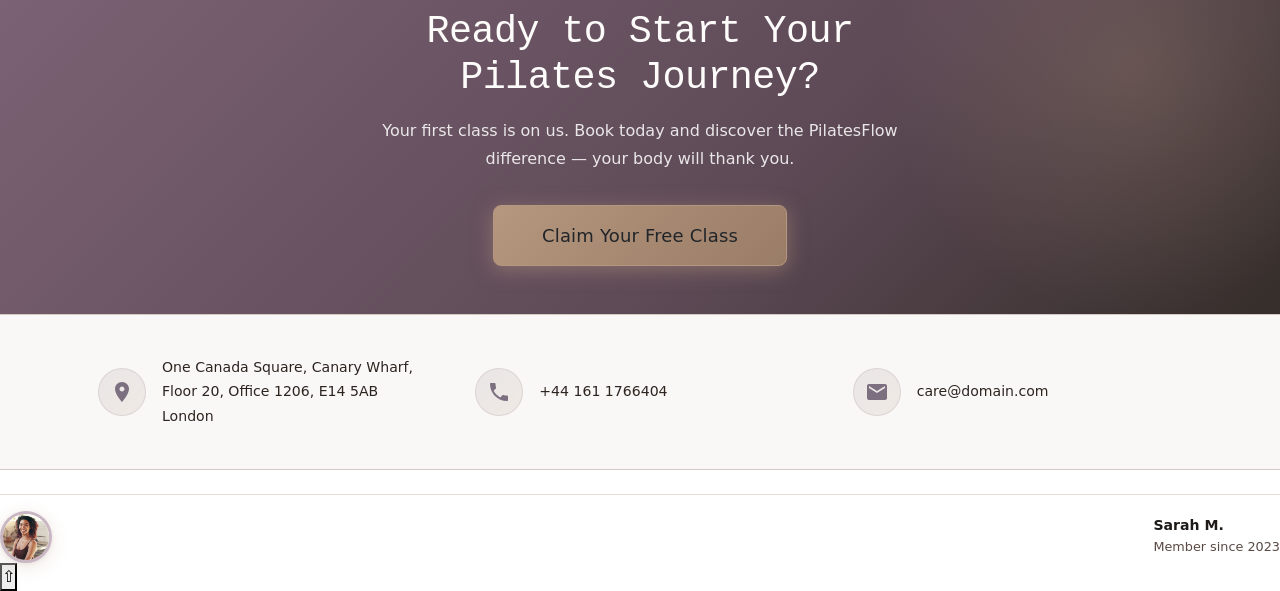
==== commit 50d7969d: "AI Audit" ====
--- a/index.html
+++ b/index.html
@@ -1,4 +1,64 @@
 <!DOCTYPE html><html lang="en"><head>
+<script type="application/ld+json">
+{
+  "@context": "https://schema.org",
+  "@graph": [
+    {
+      "@type": "Organization",
+      "@id": "https://domain.com/#org",
+      "name": "domain",
+      "url": "https://domain.com",
+      "email": "care@domain.com",
+      "telephone": "+44 161 1766404",
+      "address": {
+        "@type": "PostalAddress",
+        "streetAddress": "One Canada Square, Canary Wharf, Floor 20, Office 1206, E14 5AB London"
+      },
+      "contactPoint": {
+        "@type": "ContactPoint",
+        "contactType": "customer support",
+        "email": "care@domain.com",
+        "telephone": "+44 161 1766404"
+      }
+    },
+    {
+      "@type": "WebSite",
+      "@id": "https://domain.com/#website",
+      "url": "https://domain.com",
+      "name": "domain",
+      "publisher": {
+        "@id": "https://domain.com/#org"
+      }
+    },
+    {
+      "@type": "WebPage",
+      "@id": "https://domain.com#webpage",
+      "url": "https://domain.com",
+      "name": "domain — Move Better, Live Better",
+      "isPartOf": {
+        "@id": "https://domain.com/#website"
+      },
+      "about": {
+        "@id": "https://domain.com/#org"
+      },
+      "inLanguage": "en",
+      "description": "Pilates Studio — Transform your body and mind with expert-led pilates classes. Flexible schedules, certified instructors, and a welcoming community in the US."
+    },
+    {
+      "@type": "BreadcrumbList",
+      "@id": "https://domain.com#breadcrumbs",
+      "itemListElement": [
+        {
+          "@type": "ListItem",
+          "position": 1,
+          "name": "Home",
+          "item": "https://domain.com"
+        }
+      ]
+    }
+  ]
+}
+</script>
   <meta charset="UTF-8">
   <meta name="viewport" content="width=device-width, initial-scale=1.0">
   <meta name="description" content="Pilates Studio — Transform your body and mind with expert-led pilates classes. Flexible schedules, certified instructors, and a welcoming community in the US.">
@@ -16,24 +76,34 @@
   <link rel="stylesheet" href="style.css">
   <link rel="icon" type="image/png" href="/favicon.png">
   <link rel="apple-touch-icon" href="/apple-touch-icon.png">
- </head>
+   <link rel="stylesheet" href="https://cdn.jsdelivr.net/npm/bootstrap@5.3.3/dist/css/bootstrap.min.css" integrity="sha384-QWTKZyjpPEjISv5WaRU9OFeRpok6YctnYmDr5pNlyT2bRjXh0JMhjY6hW+ALEwIH" crossorigin="anonymous">
+  <link rel="stylesheet" href="https://unpkg.com/aos@2.3.4/dist/aos.css">
+<link rel="stylesheet" href="./header-footer.css">
+<link rel="stylesheet" href="./consent.css">
+<script src="./consent.js"></script>
+</head>
  <body>
-  <header class="l-header navbar navbar-expand-md sticky-top bg-white border-bottom" role="banner">
-   <div class="container">
-    <a class="navbar-brand c-logo" href="/" aria-label="PilatesFlow Studio Home"> <span class="c-logo__text">PilatesFlow</span> </a>
-    <button class="navbar-toggler c-nav__toggle" type="button" aria-controls="main-navigation" aria-expanded="false" aria-label="Toggle navigation"><span class="navbar-toggler-icon"></span></button>
-    <div class="collapse navbar-collapse c-nav" id="main-navigation" role="navigation" aria-label="Main navigation">
-     <ul class="navbar-nav ms-auto mb-2 mb-md-0 align-items-md-center">
-      <li class="nav-item"><a class="nav-link c-nav__item is-active" href="/" aria-current="page">Home</a></li>
-      <li class="nav-item"><a class="nav-link c-nav__item" href="about.html">About</a></li>
-      <li class="nav-item"><a class="nav-link c-nav__item" href="services.html">Services</a></li>
-      <li class="nav-item"><a class="nav-link c-nav__item" href="team.html">Team</a></li>
-      <li class="nav-item"><a class="nav-link c-nav__item" href="contact.html">Contact</a></li>
-      <li class="nav-item ms-md-3"><a class="c-button c-button--primary btn" href="contact.html">Book a Class</a></li>
-     </ul>
-    </div>
-   </div>
-  </header>
+<header class="dr-header" data-dr-variant="v1">
+  <div class="dr-header-inner">
+    <a class="dr-logo" href="./index.html" aria-label="domain">domain</a>
+
+    <nav class="dr-nav" aria-label="Primary navigation">
+      <ul class="dr-nav-list">
+        <li class="dr-nav-item"><a class="dr-nav-link" href="./index.html">Home</a></li><li class="dr-nav-item"><a class="dr-nav-link" href="./about.html">About</a></li><li class="dr-nav-item"><a class="dr-nav-link" href="./contact.html">Contact</a></li><li class="dr-nav-item"><a class="dr-nav-link" href="./services.html">Services</a></li><li class="dr-nav-item"><a class="dr-nav-link" href="./team.html">Team</a></li>
+      </ul>
+    </nav>
+
+    <button class="dr-burger" type="button" aria-label="Toggle menu" aria-expanded="false" aria-controls="dr-mobile-menu">
+      <span></span><span></span><span></span>
+    </button>
+  </div>
+</header>
+<nav class="dr-mobile-menu" id="dr-mobile-menu" aria-label="Mobile navigation">
+  <ul class="dr-mobile-nav-list">
+    <li class="dr-nav-item"><a class="dr-nav-link" href="./index.html">Home</a></li><li class="dr-nav-item"><a class="dr-nav-link" href="./about.html">About</a></li><li class="dr-nav-item"><a class="dr-nav-link" href="./contact.html">Contact</a></li><li class="dr-nav-item"><a class="dr-nav-link" href="./services.html">Services</a></li><li class="dr-nav-item"><a class="dr-nav-link" href="./team.html">Team</a></li>
+  </ul>
+</nav>
+
   <main id="main-content">
    <section class="c-hero l-section position-relative d-flex align-items-center" id="hero" aria-label="Hero section">
     <div class="c-hero__video-bg" aria-hidden="true">
@@ -313,15 +383,53 @@
       <div class="col-12 col-md-4" data-aos="fade-up" data-aos-delay="0">
        <blockquote class="c-testimonial c-card h-100">
         <p class="c-testimonial__quote">"PilatesFlow completely changed how I move. After just three months, my chronic back pain is gone and I feel stronger than I did in my 20s."</p>
-        <footer class="c-testimonial__author">
-         <div class="c-testimonial__avatar-wrap">
-          <img src="img/542247.jpg" alt="Sarah M., pilates member, smiling woman" width="48" height="48" loading="lazy" class="c-testimonial__avatar">
-         </div>
-         <div>
-          <cite class="c-testimonial__name">Sarah M.</cite>
-          <p class="c-testimonial__role">Member since 2023</p>
-         </div>
-        </footer>
+        <footer class="dr-footer" aria-label="Site footer">
+  <div class="dr-footer-inner">
+    <div class="dr-footer-top">
+      <div class="dr-footer-brand-contact">
+        <div class="dr-footer-brand">
+          <div class="dr-footer-logo" aria-label="domain">domain</div>
+          <p class="dr-footer-tagline">Mindful movement and balanced living with domain.</p>
+        </div>
+        <div class="dr-footer-contact" aria-label="Contact details">
+          <h2 class="dr-footer-heading">Contact</h2>
+          <p class="dr-footer-contact-item dr-footer-contact-address">One Canada Square, Canary Wharf, Floor 20, Office 1206, E14 5AB London</p>
+          <p class="dr-footer-contact-item dr-footer-contact-phone"><span>Tel:</span> <a href="tel:+44 161 1766404">+44 161 1766404</a></p>
+          <p class="dr-footer-contact-item dr-footer-contact-email"><span>Email:</span> <a href="mailto:care@domain.com">care@domain.com</a></p>
+        </div>
+      </div>
+      <div class="dr-footer-links">
+        <nav class="dr-footer-nav" aria-label="Footer navigation">
+          <h2 class="dr-footer-heading">Navigate</h2>
+          <ul class="dr-footer-nav-list">
+            <li class="dr-footer-nav-item"><a href="./index.html">Home</a></li>
+            <li class="dr-footer-nav-item"><a href="./about.html">About</a></li>
+            <li class="dr-footer-nav-item"><a href="./contact.html">Contact</a></li>
+            <li class="dr-footer-nav-item"><a href="./services.html">Services</a></li>
+            <li class="dr-footer-nav-item"><a href="./team.html">Team</a></li>
+          </ul>
+        </nav>
+        <nav class="dr-footer-legal" aria-label="Legal links">
+          <h2 class="dr-footer-heading">Legal</h2>
+          <ul class="dr-footer-legal-list">
+            <li class="dr-footer-legal-item"><a href="./privacy.html">Privacy Policy</a></li>
+            <li class="dr-footer-legal-item"><a href="./terms_of_services.html">Terms of Service</a></li>
+            <li class="dr-footer-legal-item"><a href="./terms_and_conditions.html">Terms and Conditions</a></li>
+            <li class="dr-footer-legal-item"><a href="./cookie_policy.html">Cookie Policy</a></li>
+            <li class="dr-footer-legal-item"><a href="./gdpr-rights.html">GDPR Rights</a></li>
+            <li class="dr-footer-legal-item"><a href="./impressum.html">Impressum</a></li>
+          </ul>
+        </nav>
+      </div>
+    </div>
+    <div class="dr-footer-bottom">
+      <p class="dr-footer-disclaimer">The information provided by domain on domain.com is for general informational purposes only and does not constitute medical, therapeutic, or professional advice. Always consult a qualified professional before beginning any new exercise or wellness program.</p>
+      <div class="dr-footer-meta-row">
+        <p class="dr-footer-meta"><span class="dr-year"></span> © domain. All rights reserved.</p>
+      </div>
+    </div>
+  </div>
+</footer>
        </blockquote>
       </div>
       <div class="col-12 col-md-4" data-aos="fade-up" data-aos-delay="120">
@@ -376,7 +484,7 @@
           <path d="M12 2C8.13 2 5 5.13 5 9c0 5.25 7 13 7 13s7-7.75 7-13c0-3.87-3.13-7-7-7zm0 9.5c-1.38 0-2.5-1.12-2.5-2.5s1.12-2.5 2.5-2.5 2.5 1.12 2.5 2.5-1.12 2.5-2.5 2.5z" fill="#7c6f7f"></path>
          </svg>
         </div>
-        <p class="c-contact-item__text">{address}</p>
+        <p class="c-contact-item__text">One Canada Square, Canary Wharf, Floor 20, Office 1206, E14 5AB London</p>
        </div>
       </div>
       <div class="col-12 col-md-4" data-aos="fade-up" data-aos-delay="80">
@@ -386,7 +494,7 @@
           <path d="M6.62 10.79c1.44 2.83 3.76 5.14 6.59 6.59l2.2-2.2c.27-.27.67-.36 1.02-.24 1.12.37 2.33.57 3.57.57.55 0 1 .45 1 1V20c0 .55-.45 1-1 1-9.39 0-17-7.61-17-17 0-.55.45-1 1-1h3.5c.55 0 1 .45 1 1 0 1.25.2 2.45.57 3.57.11.35.03.74-.25 1.02l-2.2 2.2z" fill="#7c6f7f"></path>
          </svg>
         </div>
-        <p class="c-contact-item__text">{telephone}</p>
+        <p class="c-contact-item__text">+44 161 1766404</p>
        </div>
       </div>
       <div class="col-12 col-md-4" data-aos="fade-up" data-aos-delay="160">
@@ -396,7 +504,7 @@
           <path d="M20 4H4c-1.1 0-2 .9-2 2v12c0 1.1.9 2 2 2h16c1.1 0 2-.9 2-2V6c0-1.1-.9-2-2-2zm0 4l-8 5-8-5V6l8 5 8-5v2z" fill="#7c6f7f"></path>
          </svg>
         </div>
-        <p class="c-contact-item__text">info@domain.com</p>
+        <p class="c-contact-item__text">care@domain.com</p>
        </div>
       </div>
      </div>
@@ -412,6 +520,18 @@
     <p class="c-testimonial__role">Member since 2023</p>
    </div>
   </footer>
-  <script src="script.js" defer=""></script>
+  
  
+  
+  
+
+<script src="script.js" defer=""></script>
+<script src="https://unpkg.com/aos@2.3.4/dist/aos.js"></script>
+<script>
+if (typeof AOS !== "undefined" && !window.__AOS_INITIALIZED__) {
+  AOS.init({ once: true, duration: 700, easing: "ease-out-cubic" });
+  window.__AOS_INITIALIZED__ = true;
+}
+</script>
+<script src="./header-footer.js"></script>
 </body></html>
--- a/style.css
+++ b/style.css
@@ -668,7 +668,6 @@
   transition: box-shadow var(--transition-base), transform var(--transition-base);
   display: flex;
   flex-direction: column;
-  height: 100%;
   overflow: hidden;
   border: 1px solid var(--color-neutral-200);
   position: relative;
--- a/header-footer.css
+++ b/header-footer.css
@@ -0,0 +1,511 @@
+:root {
+  --color-primary: #7c6375;
+  --color-primary-hover: #5e4a57;
+  --color-secondary: #c9b8c4;
+  --color-accent: #b5967e;
+  --color-accent-hover: #9a7d67;
+  --color-bg: #f7f4f1;
+  --color-bg-alt: #eee8e4;
+  --color-surface: #faf8f6;
+  --color-surface-alt: #f0ebe6;
+  --color-neutral-50: #faf8f6;
+  --color-neutral-100: #f2ede9;
+  --color-neutral-200: #e5ddd8;
+  --color-neutral-300: #cfc4be;
+  --color-neutral-400: #b0a09a;
+  --color-neutral-700: #4a3f3a;
+  --color-neutral-800: #352e2a;
+  --color-neutral-900: #1e1a18;
+  --color-text: #2d2420;
+  --color-text-muted: #5a4a44;
+  --color-text-light: #7a6a64;
+  --color-success: #2d7a52;
+  --color-error: #b52a1c;
+  --color-warning: #9a7d67;
+  --color-border: #d4c8c2;
+  --color-white: #fdfcfb;
+
+  --font-primary: "Zilla Slab", "Rockwell", "Courier New", serif;
+  --font-secondary: "Nunito", "Trebuchet MS", system-ui, sans-serif;
+  --font-family-sans: "Nunito", -apple-system, BlinkMacSystemFont, "Segoe UI", Roboto, sans-serif;
+  --font-family-mono: "Monaco", "Courier New", monospace;
+
+  --font-size-xs: clamp(0.75rem, 1vw, 0.875rem);
+  --font-size-sm: clamp(0.875rem, 1.1vw, 1rem);
+  --font-size-base: clamp(1rem, 1.2vw, 1.125rem);
+  --font-size-lg: clamp(1.125rem, 1.4vw, 1.5rem);
+  --font-size-xl: clamp(1.5rem, 2vw, 2rem);
+  --font-size-2xl: clamp(2rem, 3vw, 2.75rem);
+  --font-size-3xl: clamp(2.5rem, 4vw, 3.5rem);
+
+  --font-weight-regular: 400;
+  --font-weight-medium: 500;
+  --font-weight-semibold: 600;
+  --font-weight-bold: 700;
+
+  --line-height-tight: 1.2;
+  --line-height-base: 1.55;
+  --line-height-relaxed: 1.75;
+
+  --space-xs: 0.25rem;
+  --space-sm: 0.5rem;
+  --space-md: 1rem;
+  --space-lg: 1.5rem;
+  --space-xl: 2rem;
+  --space-2xl: 3rem;
+  --space-3xl: 4rem;
+  --space-4xl: 6rem;
+
+  --container-max-w: 1280px;
+  --container-padding: clamp(1rem, 5vw, 2rem);
+  --header-h: 72px;
+  --nav-h: 72px;
+  --logo-w: 180px;
+  --logo-h: 48px;
+
+  --z-dropdown: 100;
+  --z-modal: 1000;
+  --z-nav: 999;
+  --z-overlay: 998;
+
+  --transition-fast: 150ms cubic-bezier(0.4, 0, 0.2, 1);
+  --transition-base: 220ms cubic-bezier(0.4, 0, 0.2, 1);
+  --transition-slow: 350ms cubic-bezier(0.4, 0, 0.2, 1);
+
+  --shadow-sm: 0 1px 2px rgba(44, 26, 20, 0.06);
+  --shadow-base: 0 2px 6px rgba(44, 26, 20, 0.09), 0 1px 3px rgba(44, 26, 20, 0.07);
+  --shadow-lg: 0 10px 24px -4px rgba(44, 26, 20, 0.13), 0 4px 8px -2px rgba(44, 26, 20, 0.08);
+  --shadow-xl: 0 20px 40px -8px rgba(44, 26, 20, 0.16), 0 8px 16px -4px rgba(44, 26, 20, 0.1);
+  --shadow-brass: 0 4px 18px rgba(181, 150, 126, 0.22), 0 1px 4px rgba(181, 150, 126, 0.14);
+
+  --border-radius-sm: 0.25rem;
+  --border-radius-md: 0.625rem;
+  --border-radius-lg: 1rem;
+  --border-radius-xl: 1.5rem;
+  --border-radius-full: 9999px;
+
+  --bp-xs: 480px;
+  --bp-sm: 640px;
+  --bp-md: 768px;
+  --bp-lg: 1024px;
+}
+
+/* HEADER */
+.dr-header {
+  position: fixed;
+  top: 0;
+  left: 0;
+  right: 0;
+  height: var(--header-h);
+  background-color: var(--color-surface);
+  box-shadow: var(--shadow-sm);
+  z-index: var(--z-nav);
+}
+
+.dr-header-inner {
+  max-width: var(--container-max-w);
+  margin: 0 auto;
+  padding: 0 var(--container-padding);
+  height: 100%;
+  display: flex;
+  align-items: center;
+  justify-content: space-between;
+}
+
+.dr-header-logo {
+  display: flex;
+  align-items: center;
+  gap: var(--space-sm);
+  font-family: var(--font-primary);
+  font-size: var(--font-size-lg);
+  font-weight: var(--font-weight-bold);
+  color: var(--color-primary);
+}
+
+.dr-header-logo span {
+  display: inline-block;
+}
+
+.dr-nav {
+  display: flex;
+  align-items: center;
+  gap: var(--space-lg);
+}
+
+.dr-nav-list {
+  list-style: none;
+  display: flex;
+  gap: var(--space-lg);
+  margin: 0;
+  padding: 0;
+}
+
+.dr-nav-item a {
+  font-family: var(--font-secondary);
+  font-size: var(--font-size-sm);
+  font-weight: var(--font-weight-medium);
+  color: var(--color-text);
+  text-decoration: none;
+  padding: var(--space-xs) 0;
+  position: relative;
+  transition: color var(--transition-fast);
+}
+
+.dr-nav-item a::after {
+  content: "";
+  position: absolute;
+  left: 0;
+  bottom: -0.2rem;
+  width: 0;
+  height: 2px;
+  background: linear-gradient(90deg, var(--color-primary), var(--color-accent));
+  transition: width var(--transition-base);
+}
+
+.dr-nav-item a:hover,
+.dr-nav-item a:focus-visible {
+  color: var(--color-primary-hover);
+}
+
+.dr-nav-item a:hover::after,
+.dr-nav-item a:focus-visible::after {
+  width: 100%;
+}
+
+/* BURGER */
+.dr-burger {
+  display: none;
+  width: 40px;
+  height: 40px;
+  border-radius: var(--border-radius-full);
+  border: 1px solid var(--color-border);
+  background-color: var(--color-surface);
+  display: none;
+  align-items: center;
+  justify-content: center;
+  cursor: pointer;
+  transition: background-color var(--transition-fast), box-shadow var(--transition-fast), border-color var(--transition-fast);
+}
+
+.dr-burger-lines {
+  position: relative;
+  width: 18px;
+  height: 2px;
+  background-color: var(--color-text);
+  border-radius: 999px;
+  transition: background-color var(--transition-fast);
+}
+
+.dr-burger-lines::before,
+.dr-burger-lines::after {
+  content: "";
+  position: absolute;
+  left: 0;
+  width: 18px;
+  height: 2px;
+  background-color: var(--color-text);
+  border-radius: 999px;
+  transition: transform var(--transition-base), top var(--transition-base), bottom var(--transition-base), opacity var(--transition-base);
+}
+
+.dr-burger-lines::before {
+  top: -5px;
+}
+
+.dr-burger-lines::after {
+  bottom: -5px;
+}
+
+.dr-header.dr-open .dr-burger {
+  box-shadow: var(--shadow-base);
+  border-color: var(--color-primary);
+}
+
+.dr-header.dr-open .dr-burger-lines {
+  background-color: transparent;
+}
+
+.dr-header.dr-open .dr-burger-lines::before {
+  top: 0;
+  transform: rotate(45deg);
+}
+
+.dr-header.dr-open .dr-burger-lines::after {
+  bottom: 0;
+  transform: rotate(-45deg);
+}
+
+.dr-burger:hover,
+.dr-burger:focus-visible {
+  background-color: var(--color-bg-alt);
+}
+
+/* MOBILE MENU */
+.dr-mobile-menu {
+  display: none;
+  position: fixed;
+  top: var(--header-h);
+  left: 0;
+  right: 0;
+  background-color: var(--color-surface);
+  box-shadow: var(--shadow-base);
+  z-index: var(--z-overlay);
+}
+
+.dr-header.dr-open + .dr-mobile-menu {
+  display: block;
+}
+
+.dr-mobile-menu-inner {
+  max-width: var(--container-max-w);
+  margin: 0 auto;
+  padding: var(--space-md) var(--container-padding) var(--space-lg);
+}
+
+.dr-mobile-nav-list {
+  list-style: none;
+  margin: 0;
+  padding: 0;
+  display: flex;
+  flex-direction: column;
+  gap: var(--space-sm);
+}
+
+.dr-mobile-nav-item a {
+  display: block;
+  padding: var(--space-sm) 0;
+  font-family: var(--font-secondary);
+  font-size: var(--font-size-base);
+  font-weight: var(--font-weight-medium);
+  color: var(--color-text);
+  text-decoration: none;
+  border-bottom: 1px solid var(--color-border);
+}
+
+.dr-mobile-nav-item a:hover,
+.dr-mobile-nav-item a:focus-visible {
+  color: var(--color-primary-hover);
+}
+
+/* FOOTER */
+.dr-footer {
+  background: radial-gradient(circle at top left, var(--color-secondary) 0, var(--color-bg-alt) 40%, var(--color-neutral-100) 100%);
+  color: var(--color-text);
+  padding: var(--space-3xl) var(--container-padding) var(--space-xl);
+  margin-top: var(--space-3xl);
+}
+
+.dr-footer-inner {
+  max-width: var(--container-max-w);
+  margin: 0 auto;
+}
+
+.dr-footer-top {
+  display: grid;
+  gap: var(--space-2xl);
+  border-bottom: 1px solid var(--color-border);
+  padding-bottom: var(--space-2xl);
+}
+
+.dr-footer-brand-contact {
+  display: grid;
+  gap: var(--space-xl);
+}
+
+.dr-footer-brand {
+  max-width: 360px;
+}
+
+.dr-footer-logo {
+  font-family: var(--font-primary);
+  font-size: var(--font-size-2xl);
+  font-weight: var(--font-weight-bold);
+  letter-spacing: 0.08em;
+  text-transform: uppercase;
+  color: var(--color-primary);
+  margin-bottom: var(--space-sm);
+}
+
+.dr-footer-tagline {
+  font-family: var(--font-secondary);
+  font-size: var(--font-size-sm);
+  color: var(--color-text-light);
+  margin: 0;
+}
+
+.dr-footer-contact {
+  font-family: var(--font-secondary);
+}
+
+.dr-footer-heading {
+  font-family: var(--font-secondary);
+  font-size: var(--font-size-sm);
+  font-weight: var(--font-weight-semibold);
+  letter-spacing: 0.14em;
+  text-transform: uppercase;
+  color: var(--color-text-muted);
+  margin: 0 0 var(--space-sm);
+}
+
+.dr-footer-contact-item {
+  margin: 0 0 var(--space-xs);
+  font-size: var(--font-size-sm);
+  color: var(--color-text);
+}
+
+.dr-footer-contact-item span {
+  font-weight: var(--font-weight-semibold);
+  color: var(--color-text-muted);
+  margin-right: var(--space-xs);
+}
+
+.dr-footer-contact a {
+  color: var(--color-text);
+  text-decoration: none;
+  border-bottom: 1px solid transparent;
+  transition: color var(--transition-fast), border-color var(--transition-fast);
+}
+
+.dr-footer-contact a:hover,
+.dr-footer-contact a:focus-visible {
+  color: var(--color-primary-hover);
+  border-color: var(--color-primary);
+}
+
+.dr-footer-links {
+  display: grid;
+  grid-template-columns: repeat(2, minmax(0, 1fr));
+  gap: var(--space-xl);
+}
+
+.dr-footer-nav-list,
+.dr-footer-legal-list {
+  list-style: none;
+  margin: 0;
+  padding: 0;
+  display: grid;
+  gap: var(--space-xs);
+}
+
+.dr-footer-nav-item a,
+.dr-footer-legal-item a {
+  font-family: var(--font-secondary);
+  font-size: var(--font-size-sm);
+  color: var(--color-text);
+  text-decoration: none;
+  position: relative;
+  padding-bottom: 2px;
+}
+
+.dr-footer-nav-item a::after,
+.dr-footer-legal-item a::after {
+  content: "";
+  position: absolute;
+  left: 0;
+  bottom: 0;
+  width: 0;
+  height: 1px;
+  background-color: var(--color-primary);
+  transition: width var(--transition-fast);
+}
+
+.dr-footer-nav-item a:hover::after,
+.dr-footer-nav-item a:focus-visible::after,
+.dr-footer-legal-item a:hover::after,
+.dr-footer-legal-item a:focus-visible::after {
+  width: 100%;
+}
+
+.dr-footer-nav-item a:hover,
+.dr-footer-nav-item a:focus-visible,
+.dr-footer-legal-item a:hover,
+.dr-footer-legal-item a:focus-visible {
+  color: var(--color-primary-hover);
+}
+
+.dr-footer-bottom {
+  padding-top: var(--space-xl);
+  display: grid;
+  gap: var(--space-md);
+}
+
+.dr-footer-disclaimer {
+  margin: 0;
+  font-family: var(--font-secondary);
+  font-size: var(--font-size-xs);
+  line-height: var(--line-height-relaxed);
+  color: var(--color-text-light);
+}
+
+.dr-footer-meta-row {
+  display: flex;
+  flex-wrap: wrap;
+  align-items: center;
+  justify-content: space-between;
+  gap: var(--space-sm);
+}
+
+.dr-footer-meta {
+  margin: 0;
+  font-family: var(--font-secondary);
+  font-size: var(--font-size-xs);
+  color: var(--color-text-muted);
+}
+
+/* RESPONSIVE LAYOUTS */
+@media (min-width: 768px) {
+  .dr-nav {
+    display: flex;
+  }
+
+  .dr-burger {
+    display: none;
+  }
+
+  .dr-mobile-menu {
+    display: none !important;
+  }
+
+  .dr-footer-top {
+    grid-template-columns: 2fr 3fr;
+    align-items: flex-start;
+  }
+
+  .dr-footer-brand-contact {
+    grid-template-columns: 1fr;
+  }
+}
+
+@media (max-width: 767px) {
+  .dr-nav {
+    display: none;
+  }
+
+  .dr-burger {
+    display: inline-flex;
+  }
+
+  .dr-footer {
+    padding-top: var(--space-2xl);
+  }
+
+  .dr-footer-links {
+    grid-template-columns: 1fr;
+  }
+
+  .dr-footer-meta-row {
+    flex-direction: column;
+    align-items: flex-start;
+  }
+}
+
+@media (min-width: 1024px) {
+  .dr-footer-top {
+    grid-template-columns: 1.5fr 2fr;
+  }
+
+  .dr-footer-brand-contact {
+    grid-template-columns: minmax(0, 1.2fr) minmax(0, 1.3fr);
+    align-items: flex-start;
+  }
+}
--- a/consent.css
+++ b/consent.css
@@ -0,0 +1,73 @@
+.cc-wrapper {
+  position: fixed;
+  inset: 0;
+  background: rgba(0,0,0,0.45);
+  display: flex;
+  align-items: flex-end;
+  justify-content: center;
+  z-index: 9999;
+  padding: 20px;
+}
+
+.cc-card {
+  background: #111;
+  color: #fff;
+  max-width: 640px;
+  width: 100%;
+  border-radius: 14px;
+  padding: 22px;
+  box-shadow: 0 20px 60px rgba(0,0,0,0.4);
+  font-family: -apple-system, BlinkMacSystemFont, "Segoe UI", Roboto, sans-serif;
+}
+
+.cc-header {
+  font-size: 18px;
+  font-weight: 600;
+  margin-bottom: 8px;
+}
+
+.cc-body {
+  font-size: 14px;
+  opacity: 0.85;
+  margin-bottom: 18px;
+  line-height: 1.5;
+}
+
+.cc-actions {
+  display: flex;
+  gap: 10px;
+  flex-wrap: wrap;
+}
+
+.cc-btn {
+  flex: 1;
+  padding: 10px 14px;
+  border-radius: 8px;
+  border: none;
+  cursor: pointer;
+  font-weight: 600;
+  transition: 0.2s ease;
+}
+
+.cc-accept { background: #2ecc71; color: #000; }
+.cc-analytics { background: #3498db; color: #fff; }
+.cc-reject { background: #444; color: #fff; }
+
+.cc-btn:hover { transform: translateY(-1px); opacity: 0.9; }
+
+.cc-links {
+  margin-top: 14px;
+  font-size: 12px;
+  opacity: 0.7;
+  display: flex;
+  gap: 14px;
+}
+
+.cc-links a {
+  color: #bbb;
+  text-decoration: none;
+}
+
+.cc-links a:hover {
+  text-decoration: underline;
+}
